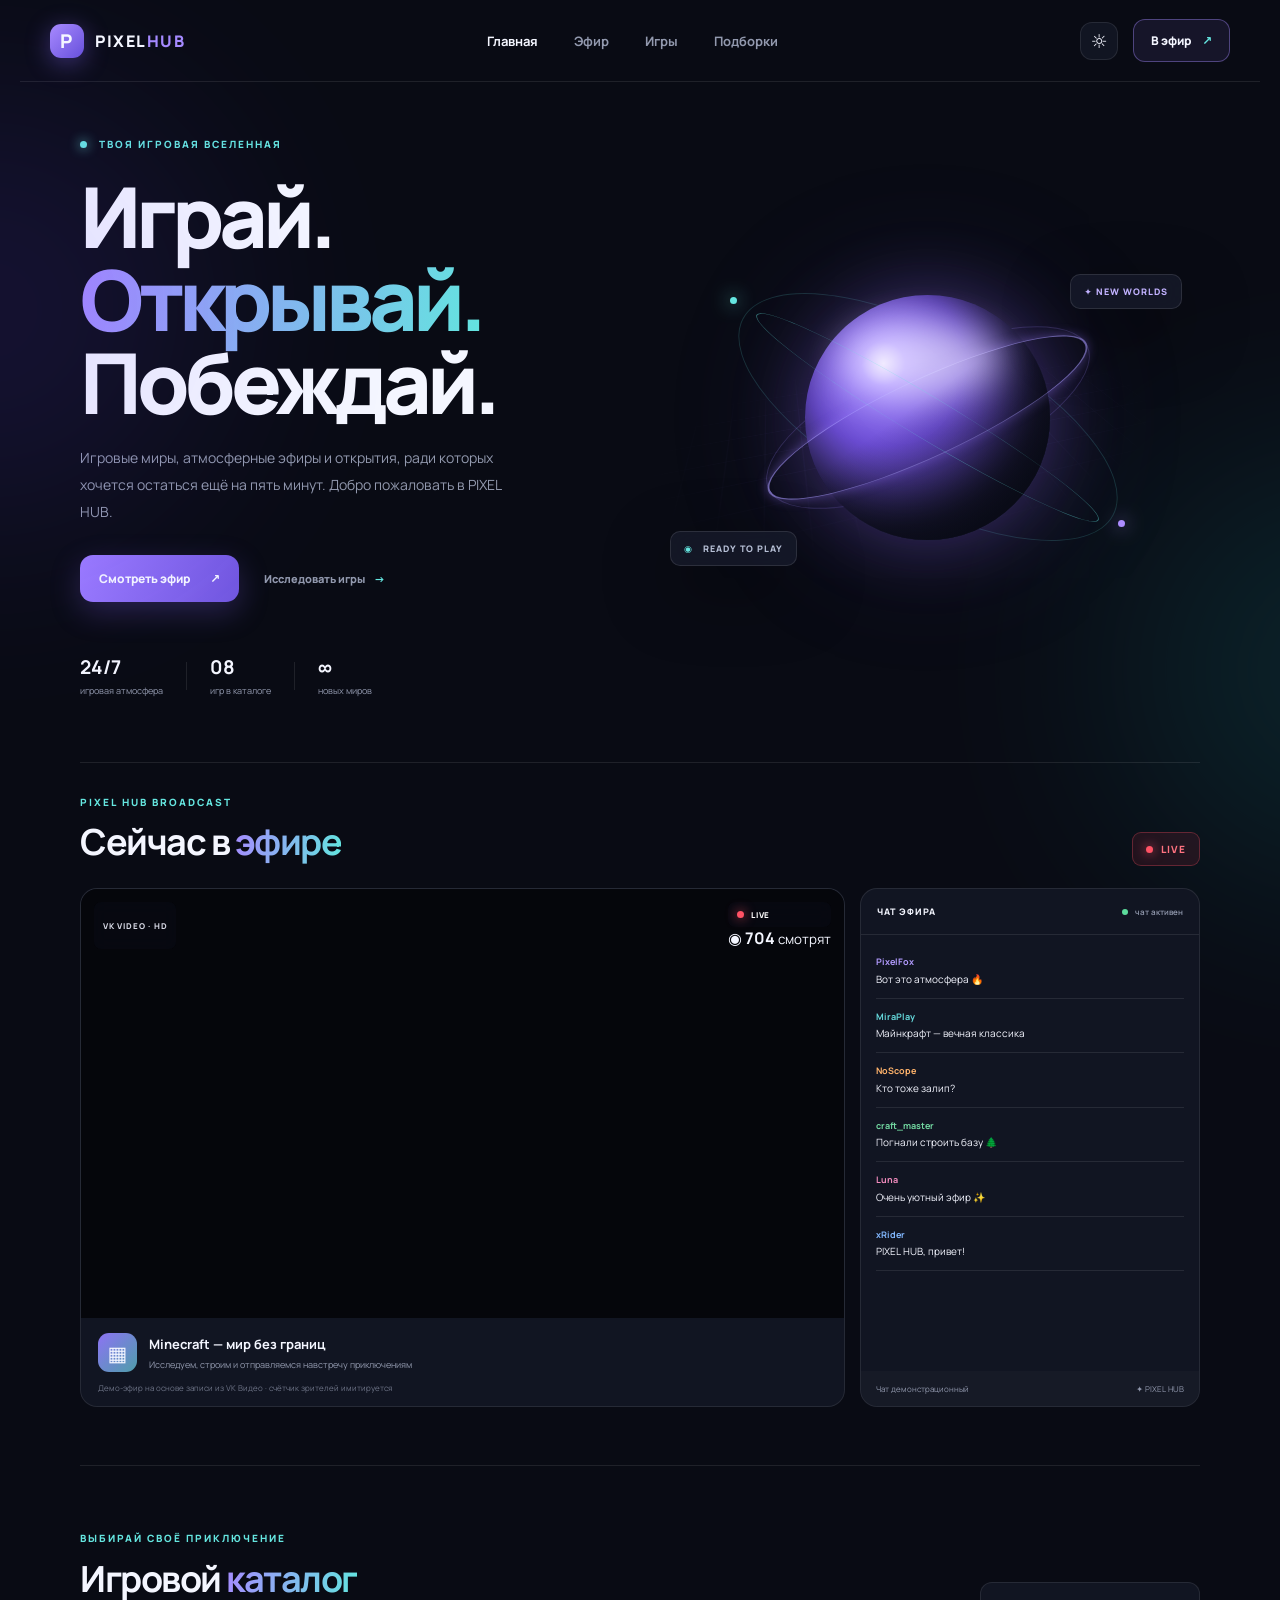
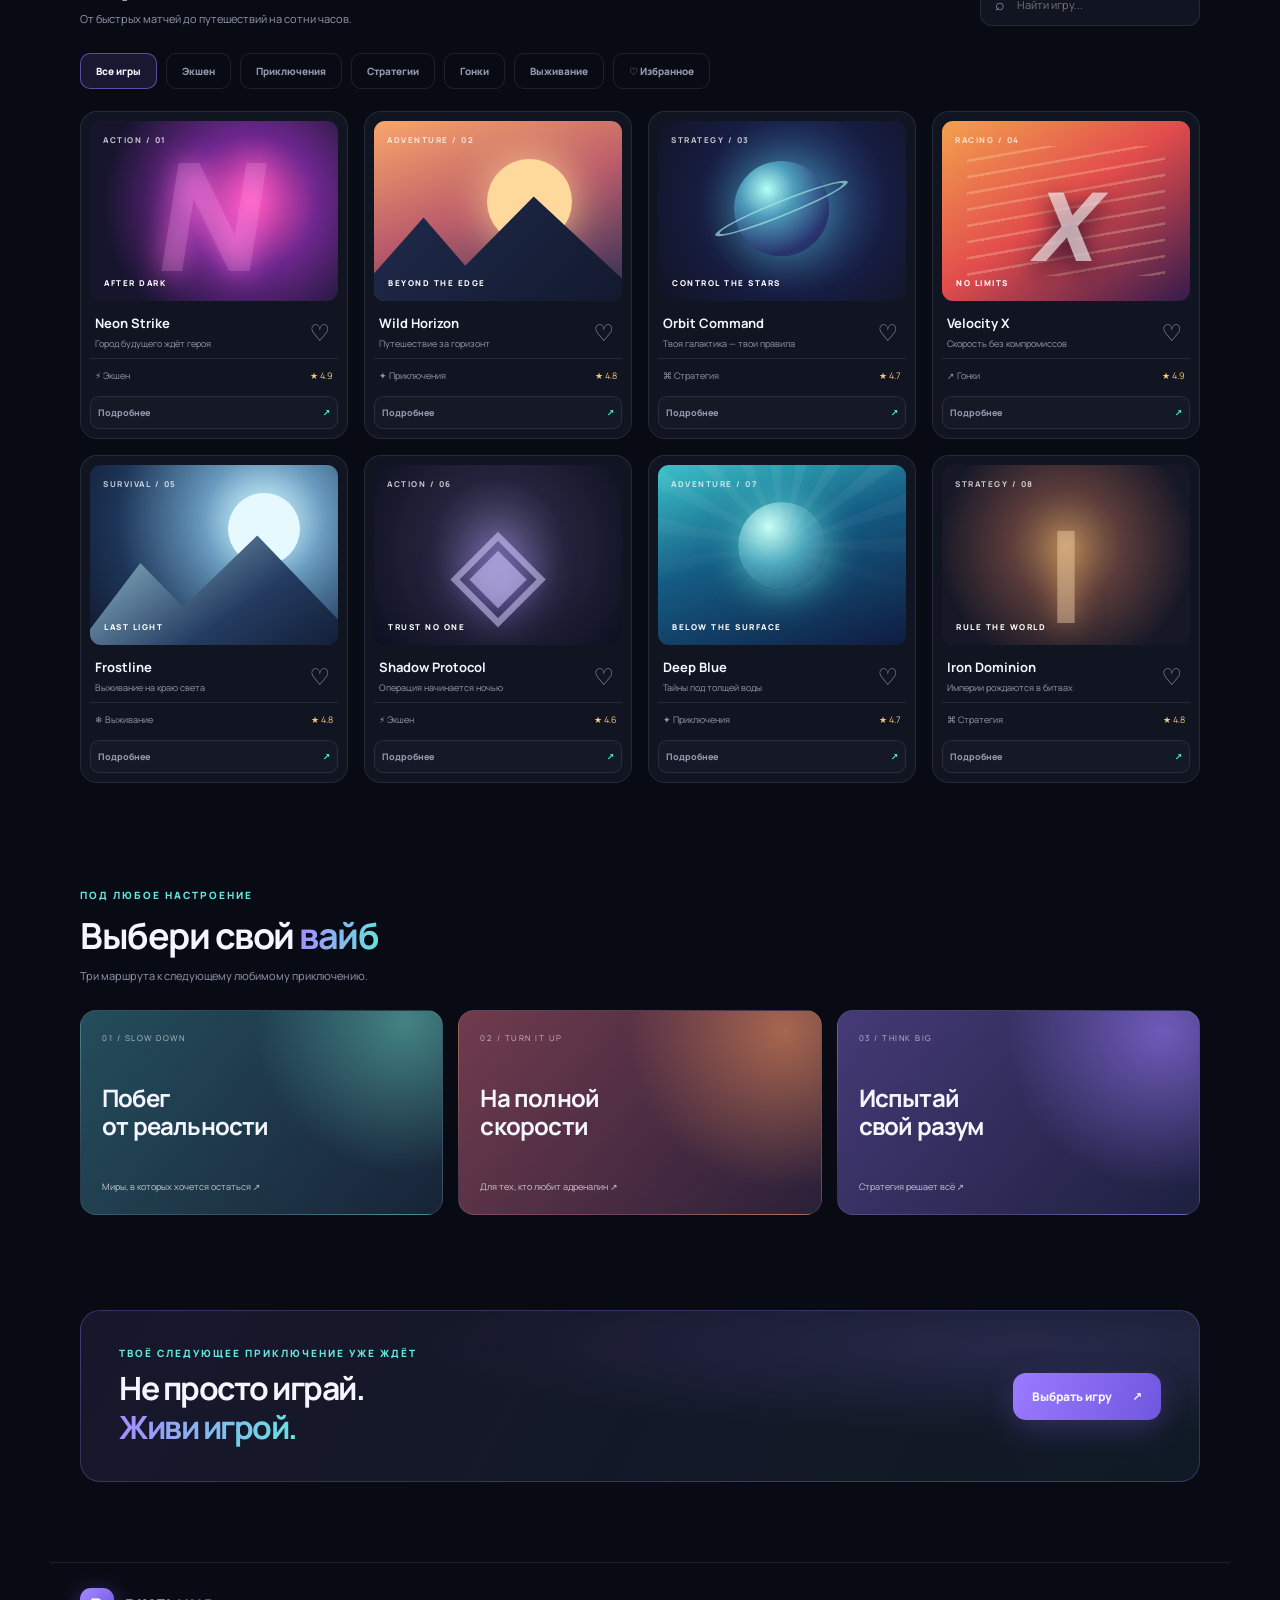
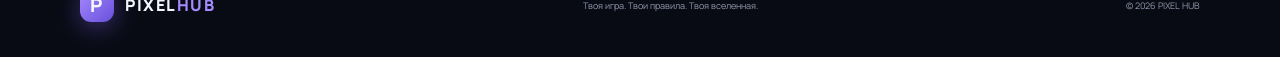
==== index.html @ 3b57129e "Center live broadcast HUD over video" ====
<!doctype html>
<html lang="ru">
<head>
<meta charset="UTF-8"><meta name="viewport" content="width=device-width,initial-scale=1">
<meta name="theme-color" content="#080a12"><meta name="description" content="PIXEL HUB — игровая вселенная: игровые эфиры, новинки, подборки и коллекция игр.">
<title>PIXEL HUB — Игровая вселенная</title>
<link rel="preconnect" href="https://fonts.googleapis.com"><link rel="preconnect" href="https://fonts.gstatic.com" crossorigin>
<link href="https://fonts.googleapis.com/css2?family=Manrope:wght@400;500;600;700;800&display=swap" rel="stylesheet">
<link rel="stylesheet" href="styles.css">
</head>
<body>
<div class="ambient ambient-one"></div><div class="ambient ambient-two"></div>
<header class="topbar"><a class="brand" href="#top"><span class="brand-mark">P</span><span>PIXEL<span class="brand-accent">HUB</span></span></a>
<nav><a class="active" href="#top">Главная</a><a href="#live">Эфир</a><a href="#games">Игры</a><a href="#collections">Подборки</a></nav>
<div class="top-actions"><button class="icon-btn" id="themeToggle" aria-label="Переключить тему">☼</button><a class="profile" href="#live">В эфир <span>↗</span></a></div></header>
<main id="top">
<section class="hero"><div class="hero-copy"><div class="eyebrow"><span class="live-dot"></span> ТВОЯ ИГРОВАЯ ВСЕЛЕННАЯ</div>
<h1>Играй.<br><span>Открывай.</span><br>Побеждай.</h1>
<p class="hero-text">Игровые миры, атмосферные эфиры и открытия, ради которых хочется остаться ещё на пять минут. Добро пожаловать в PIXEL HUB.</p>
<div class="hero-actions"><a class="primary-btn" href="#live">Смотреть эфир <span>↗</span></a><a class="text-link" href="#games">Исследовать игры <span>→</span></a></div>
<div class="hero-stats"><div><b>24/7</b><small>игровая атмосфера</small></div><i></i><div><b>08</b><small>игр в каталоге</small></div><i></i><div><b>∞</b><small>новых миров</small></div></div></div>
<div class="hero-art" aria-label="Неоновая игровая планета"><div class="art-grid"></div><div class="orbit orbit-a"></div><div class="orbit orbit-b"></div><div class="planet"><div class="planet-shine"></div><div class="planet-core"></div></div><div class="float-tag tag-top">✦ NEW WORLDS</div><div class="float-tag tag-bottom"><span>◉</span> READY TO PLAY</div><div class="spark spark-a"></div><div class="spark spark-b"></div></div></section>

<section class="live-section" id="live"><div class="live-heading"><div><div class="eyebrow">PIXEL HUB BROADCAST</div><h2>Сейчас в <span>эфире</span></h2></div><div class="live-status"><span class="pulse-dot"></span> LIVE</div></div>
<div class="stream-layout"><div class="stream-main"><div class="stream-frame"><iframe id="vkStream" src="https://vkvideo.ru/video_ext.php?oid=-160190425&id=456240553&hash=be12c1ff6c59c5d1&autoplay=1&loop=1&hd=2" title="Minecraft Live — игровой ролик из VK Видео" allow="autoplay; encrypted-media; fullscreen; picture-in-picture; screen-wake-lock" allowfullscreen loading="eager"></iframe>
<div class="stream-overlay"><span class="stream-quality">VK VIDEO · HD</span><div class="stream-center-badge"><span class="stream-live"><i></i> LIVE</span><span class="stream-live-viewers">◉ <strong id="viewerCountOverlay">704</strong> <small>смотрят</small></span></div></div></div>
<div class="stream-info"><div class="stream-title"><div class="stream-game-icon">▦</div><div><h3>Minecraft — мир без границ</h3><p>Исследуем, строим и отправляемся навстречу приключениям</p></div></div></div>
<div class="stream-disclaimer">Демо-эфир на основе записи из VK Видео · счётчик зрителей имитируется</div></div>
<aside class="stream-side"><div class="side-top"><span>ЧАТ ЭФИРА</span><span class="chat-online"><i></i> чат активен</span></div><div class="chat-messages" id="chatMessages">
<div class="chat-message"><b class="user-purple">PixelFox</b><span>Вот это атмосфера 🔥</span></div><div class="chat-message"><b class="user-cyan">MiraPlay</b><span>Майнкрафт — вечная классика</span></div><div class="chat-message"><b class="user-orange">NoScope</b><span>Кто тоже залип?</span></div><div class="chat-message"><b class="user-green">craft_master</b><span>Погнали строить базу 🌲</span></div><div class="chat-message"><b class="user-pink">Luna</b><span>Очень уютный эфир ✨</span></div><div class="chat-message"><b class="user-blue">xRider</b><span>PIXEL HUB, привет!</span></div></div>
<div class="chat-footer"><span>Чат демонстрационный</span><span>✦ PIXEL HUB</span></div></aside></div></section>

<section class="section" id="games"><div class="section-head"><div><div class="eyebrow">ВЫБИРАЙ СВОЁ ПРИКЛЮЧЕНИЕ</div><h2>Игровой <span>каталог</span></h2><p class="section-subtitle">От быстрых матчей до путешествий на сотни часов.</p></div><div class="search-wrap"><span>⌕</span><input id="searchInput" type="search" placeholder="Найти игру..." aria-label="Найти игру"></div></div>
<div class="filters" id="filters"><button class="filter active" data-filter="all">Все игры</button><button class="filter" data-filter="action">Экшен</button><button class="filter" data-filter="adventure">Приключения</button><button class="filter" data-filter="strategy">Стратегии</button><button class="filter" data-filter="racing">Гонки</button><button class="filter" data-filter="survival">Выживание</button><button class="filter" data-filter="favorites">♡ Избранное</button></div>
<div class="game-grid" id="gameGrid">
<article class="game-card" data-category="action" data-title="Neon Strike" data-description="Неоновый мегаполис, высокие ставки и быстрые сражения. Проверь реакцию и стань легендой ночного города."><div class="game-art art-neon"><span class="art-label">ACTION / 01</span><div class="neon-shape">N</div><span class="art-caption">AFTER DARK</span></div><div class="game-info"><div><h3>Neon Strike</h3><p>Город будущего ждёт героя</p></div><button class="favorite" aria-label="В избранное" aria-pressed="false">♡</button></div><div class="game-meta"><span>⚡ Экшен</span><span class="rating">★ 4.9</span></div><button class="details-btn">Подробнее <span>↗</span></button></article>
<article class="game-card" data-category="adventure" data-title="Wild Horizon" data-description="Большое путешествие через забытые долины, древние руины и дикие земли. Исследуй мир в своём темпе."><div class="game-art art-wild"><span class="art-label">ADVENTURE / 02</span><div class="sun"></div><div class="mountain"></div><span class="art-caption">BEYOND THE EDGE</span></div><div class="game-info"><div><h3>Wild Horizon</h3><p>Путешествие за горизонт</p></div><button class="favorite" aria-label="В избранное" aria-pressed="false">♡</button></div><div class="game-meta"><span>✦ Приключения</span><span class="rating">★ 4.8</span></div><button class="details-btn">Подробнее <span>↗</span></button></article>
<article class="game-card" data-category="strategy" data-title="Orbit Command" data-description="Построй межзвёздную империю, управляй ресурсами и решай судьбу целых систем."><div class="game-art art-orbit"><span class="art-label">STRATEGY / 03</span><div class="orbit-planet"></div><span class="art-caption">CONTROL THE STARS</span></div><div class="game-info"><div><h3>Orbit Command</h3><p>Твоя галактика — твои правила</p></div><button class="favorite" aria-label="В избранное" aria-pressed="false">♡</button></div><div class="game-meta"><span>⌘ Стратегия</span><span class="rating">★ 4.7</span></div><button class="details-btn">Подробнее <span>↗</span></button></article>
<article class="game-card" data-category="racing" data-title="Velocity X" data-description="Ночные трассы, ревущие моторы и скорость на грани. Оставь соперников далеко позади."><div class="game-art art-velocity"><span class="art-label">RACING / 04</span><div class="speed-lines"></div><div class="car-shape">X</div><span class="art-caption">NO LIMITS</span></div><div class="game-info"><div><h3>Velocity X</h3><p>Скорость без компромиссов</p></div><button class="favorite" aria-label="В избранное" aria-pressed="false">♡</button></div><div class="game-meta"><span>↗ Гонки</span><span class="rating">★ 4.9</span></div><button class="details-btn">Подробнее <span>↗</span></button></article>
<article class="game-card" data-category="survival" data-title="Frostline" data-description="Одинокая экспедиция в мире вечной зимы. Собирай ресурсы, ищи укрытие и продержись до рассвета."><div class="game-art art-frost"><span class="art-label">SURVIVAL / 05</span><div class="frost-moon"></div><div class="frost-peaks"></div><span class="art-caption">LAST LIGHT</span></div><div class="game-info"><div><h3>Frostline</h3><p>Выживание на краю света</p></div><button class="favorite" aria-label="В избранное" aria-pressed="false">♡</button></div><div class="game-meta"><span>❄ Выживание</span><span class="rating">★ 4.8</span></div><button class="details-btn">Подробнее <span>↗</span></button></article>
<article class="game-card" data-category="action" data-title="Shadow Protocol" data-description="Секретная операция в городе, где каждый шаг может стать последним. Тактика, скрытность и точность."><div class="game-art art-shadow"><span class="art-label">ACTION / 06</span><div class="shadow-mask">◈</div><span class="art-caption">TRUST NO ONE</span></div><div class="game-info"><div><h3>Shadow Protocol</h3><p>Операция начинается ночью</p></div><button class="favorite" aria-label="В избранное" aria-pressed="false">♡</button></div><div class="game-meta"><span>⚡ Экшен</span><span class="rating">★ 4.6</span></div><button class="details-btn">Подробнее <span>↗</span></button></article>
<article class="game-card" data-category="adventure" data-title="Deep Blue" data-description="Погрузись в неизвестность, исследуй затонувшие города и раскрой тайны океанских глубин."><div class="game-art art-deep"><span class="art-label">ADVENTURE / 07</span><div class="deep-orb"></div><div class="deep-rays"></div><span class="art-caption">BELOW THE SURFACE</span></div><div class="game-info"><div><h3>Deep Blue</h3><p>Тайны под толщей воды</p></div><button class="favorite" aria-label="В избранное" aria-pressed="false">♡</button></div><div class="game-meta"><span>✦ Приключения</span><span class="rating">★ 4.7</span></div><button class="details-btn">Подробнее <span>↗</span></button></article>
<article class="game-card" data-category="strategy" data-title="Iron Dominion" data-description="Собери армию, укрепи границы и измени ход истории. Побеждает тот, кто думает на несколько шагов вперёд."><div class="game-art art-iron"><span class="art-label">STRATEGY / 08</span><div class="iron-emblem">I</div><span class="art-caption">RULE THE WORLD</span></div><div class="game-info"><div><h3>Iron Dominion</h3><p>Империи рождаются в битвах</p></div><button class="favorite" aria-label="В избранное" aria-pressed="false">♡</button></div><div class="game-meta"><span>⌘ Стратегия</span><span class="rating">★ 4.8</span></div><button class="details-btn">Подробнее <span>↗</span></button></article>
</div><p class="empty-state" id="emptyState" hidden>Ничего не найдено. Попробуй другой запрос.</p></section>

<section class="collections section" id="collections"><div class="section-head"><div><div class="eyebrow">ПОД ЛЮБОЕ НАСТРОЕНИЕ</div><h2>Выбери свой <span>вайб</span></h2><p class="section-subtitle">Три маршрута к следующему любимому приключению.</p></div></div>
<div class="collection-grid"><a class="collection-card collection-calm" href="#games" data-collection-filter="adventure"><span>01 / SLOW DOWN</span><b>Побег<br>от реальности</b><small>Миры, в которых хочется остаться ↗</small></a><a class="collection-card collection-adrenaline" href="#games" data-collection-filter="racing"><span>02 / TURN IT UP</span><b>На полной<br>скорости</b><small>Для тех, кто любит адреналин ↗</small></a><a class="collection-card collection-brain" href="#games" data-collection-filter="strategy"><span>03 / THINK BIG</span><b>Испытай<br>свой разум</b><small>Стратегия решает всё ↗</small></a></div></section>
<section class="bottom-cta"><div><div class="eyebrow">ТВОЁ СЛЕДУЮЩЕЕ ПРИКЛЮЧЕНИЕ УЖЕ ЖДЁТ</div><h2>Не просто играй.<br><span>Живи игрой.</span></h2></div><a class="primary-btn" href="#games">Выбрать игру <span>↗</span></a></section>
</main>
<footer><a class="brand" href="#top"><span class="brand-mark">P</span><span>PIXEL<span class="brand-accent">HUB</span></span></a><p>Твоя игра. Твои правила. Твоя вселенная.</p><span class="copyright">© 2026 PIXEL HUB</span></footer>
<div class="game-modal" id="gameModal" aria-hidden="true"><div class="modal-backdrop" data-close-modal></div><div class="modal-panel" role="dialog" aria-modal="true" aria-labelledby="modalTitle"><button class="modal-close" data-close-modal aria-label="Закрыть">×</button><div class="eyebrow">PIXEL HUB GAME CARD</div><h2 id="modalTitle">Название игры</h2><p id="modalDescription"></p><div class="modal-note">Карточка каталога · Информация носит ознакомительный характер</div><button class="primary-btn modal-done" data-close-modal>Понятно <span>✓</span></button></div></div>
<script src="script.js"></script></body></html>
---- styles.css ----
:root{--bg:#090b14;--panel:#111522;--panel2:#151b2c;--text:#f4f6ff;--muted:#9299ae;--line:rgba(255,255,255,.09);--purple:#9b7bff;--cyan:#65e6e0;--shadow:0 24px 70px #0006}*{box-sizing:border-box}html{scroll-behavior:smooth}body{margin:0;background:var(--bg);color:var(--text);font-family:Manrope,system-ui,sans-serif;overflow-x:hidden;transition:background .25s,color .25s}a{color:inherit;text-decoration:none}button,input{font:inherit}.ambient{position:absolute;width:440px;height:440px;border-radius:50%;filter:blur(110px);opacity:.13;pointer-events:none}.ambient-one{background:#6845ff;top:90px;left:-230px}.ambient-two{background:#1cbab5;top:450px;right:-280px}.topbar{height:82px;max-width:1240px;margin:auto;padding:0 30px;display:flex;align-items:center;justify-content:space-between;position:relative;z-index:3;border-bottom:1px solid var(--line)}.brand{display:flex;gap:11px;align-items:center;font-weight:800;letter-spacing:1.5px;font-size:16px}.brand-mark{display:grid;place-items:center;width:34px;height:34px;border-radius:11px;background:linear-gradient(135deg,#a88aff,#6750db);box-shadow:0 5px 24px #876aff66;font-size:19px}.brand-accent{color:#a58aff}.topbar nav{display:flex;gap:36px;color:var(--muted);font-size:13px;font-weight:700}.topbar nav a:hover,.topbar nav .active{color:var(--text)}.top-actions{display:flex;align-items:center;gap:15px}.icon-btn{border:1px solid var(--line);background:var(--panel);color:var(--text);width:38px;height:38px;border-radius:12px;cursor:pointer;font-size:19px}.profile{font-size:12px;font-weight:800;padding:12px 17px;border:1px solid #a58aff66;border-radius:12px;background:#9b7bff17}.profile span{margin-left:9px;color:var(--cyan)}main{max-width:1180px;margin:auto;padding:0 30px}.hero{min-height:570px;display:grid;grid-template-columns:1fr 1fr;align-items:center;gap:30px;padding:55px 0 65px}.eyebrow{font-size:10px;letter-spacing:2px;color:var(--cyan);font-weight:800}.live-dot{display:inline-block;width:7px;height:7px;background:var(--cyan);border-radius:50%;margin-right:8px;box-shadow:0 0 12px var(--cyan)}h1{font-size:clamp(54px,7vw,84px);line-height:.99;letter-spacing:-5px;margin:23px 0 22px;font-weight:800}h1 span,h2 span{background:linear-gradient(100deg,#a68aff,#62e5df);-webkit-background-clip:text;background-clip:text;color:transparent}.hero-text{color:var(--muted);font-size:14px;line-height:1.9;max-width:430px}.hero-actions{display:flex;align-items:center;gap:25px;margin-top:30px}.primary-btn{padding:15px 19px;border-radius:13px;background:linear-gradient(110deg,#9b7bff,#7056df);font-size:12px;font-weight:800;box-shadow:0 10px 30px #8062ee44}.primary-btn span{margin-left:18px}.text-link{font-size:11px;font-weight:800;color:var(--muted)}.text-link span{color:var(--cyan);margin-left:7px}.hero-stats{display:flex;align-items:center;gap:23px;margin-top:52px}.hero-stats div{display:grid;gap:4px}.hero-stats b{font-size:19px}.hero-stats small{font-size:9px;color:var(--muted)}.hero-stats i{height:28px;width:1px;background:var(--line)}.hero-art{height:430px;position:relative;display:grid;place-items:center;isolation:isolate}.art-grid{position:absolute;inset:15% 4%;background-image:linear-gradient(#8e7bff12 1px,transparent 1px),linear-gradient(90deg,#8e7bff12 1px,transparent 1px);background-size:32px 32px;mask-image:radial-gradient(ellipse,#000 10%,transparent 70%);transform:perspective(400px) rotateX(55deg) rotateZ(-18deg)}.planet{width:245px;height:245px;border-radius:50%;position:relative;background:radial-gradient(circle at 32% 28%,#e3d8ff 0,#a58aff 9%,#6c4dd5 34%,#29234e 68%,#111321 100%);box-shadow:inset -24px -25px 55px #090b14,0 0 75px #8d6aff55,0 0 150px #6850bb33;animation:float 6s ease-in-out infinite}.planet:before{content:"";position:absolute;inset:17px -53px;border:2px solid #a99aff99;border-radius:50%;transform:rotate(-25deg) scaleY(.37);box-shadow:0 0 20px #9a7aff66}.planet:after{content:"";position:absolute;inset:45px -77px;border:1px solid #64e5df77;border-radius:50%;transform:rotate(31deg) scaleY(.27)}.planet-shine{position:absolute;inset:12% 20% 58% 15%;background:#fff8;border-radius:50%;filter:blur(18px)}.planet-core{position:absolute;inset:0;border-radius:50%;background:linear-gradient(145deg,transparent 45%,#080a16aa)}.orbit{position:absolute;border:1px solid #a58aff35;border-radius:50%;width:350px;height:125px;transform:rotate(-24deg)}.orbit-b{width:420px;height:170px;transform:rotate(28deg);border-color:#65e6e02b}.float-tag{position:absolute;padding:10px 13px;background:#171a2bce;border:1px solid #ffffff1b;border-radius:10px;backdrop-filter:blur(14px);font-size:9px;font-weight:800;letter-spacing:1px;box-shadow:var(--shadow)}.tag-top{top:72px;right:18px;color:#c2b2ff}.tag-bottom{bottom:66px;left:15px;color:#b7c0d6}.tag-bottom span{color:var(--cyan);margin-right:7px}.spark{position:absolute;width:7px;height:7px;border-radius:50%;background:var(--cyan);box-shadow:0 0 18px var(--cyan)}.spark-a{top:95px;left:75px}.spark-b{right:75px;bottom:105px;background:#ad8cff;box-shadow:0 0 18px #ad8cff}@keyframes float{50%{transform:translateY(-13px) rotate(4deg)}}.section{padding:65px 0}.section-head{display:flex;justify-content:space-between;align-items:end;gap:20px;margin-bottom:27px}h2{font-size:36px;letter-spacing:-1.5px;margin:9px 0 0}.search-wrap{height:44px;display:flex;align-items:center;gap:10px;border:1px solid var(--line);background:var(--panel);padding:0 14px;border-radius:12px;color:var(--muted);min-width:220px}.search-wrap input{width:100%;border:0;outline:0;background:transparent;color:var(--text);font-size:11px}.filters{display:flex;gap:9px;flex-wrap:wrap;margin-bottom:22px}.filter{padding:10px 15px;border-radius:10px;border:1px solid var(--line);background:transparent;color:var(--muted);font-size:10px;font-weight:800;cursor:pointer;transition:.2s}.filter:hover,.filter.active{background:#9b7bff20;border-color:#9b7bff88;color:var(--text)}.game-grid{display:grid;grid-template-columns:repeat(4,1fr);gap:16px}.game-card{background:var(--panel);border:1px solid var(--line);border-radius:17px;padding:9px;min-width:0;transition:transform .25s,border-color .25s}.game-card:hover{transform:translateY(-6px);border-color:#9b7bff77}.game-art{height:180px;border-radius:11px;position:relative;overflow:hidden;display:flex;align-items:end;padding:14px}.art-label,.art-caption{position:absolute;z-index:2;font-size:8px;letter-spacing:1.5px;font-weight:800}.art-label{top:13px;left:13px;color:#ffffffb8}.art-caption{bottom:13px;left:14px;color:#fff}.art-neon{background:radial-gradient(circle at 65% 45%,#ff53b8,#6e278f 35%,#16152d 78%)}.neon-shape{position:absolute;inset:18px 0 0;text-align:center;font-size:150px;line-height:1;font-weight:800;color:#ffb2ec33;text-shadow:0 0 28px #ff65d9aa;transform:skew(-9deg)}.art-wild{background:linear-gradient(160deg,#f8a76b,#bb5c6a 48%,#272c58)}.sun{position:absolute;width:85px;height:85px;top:38px;right:50px;border-radius:50%;background:#ffd99c;box-shadow:0 0 45px #ffcc8b}.mountain{position:absolute;bottom:0;left:-10%;width:120%;height:105px;background:linear-gradient(135deg,#202c4e,#12182d);clip-path:polygon(0 100%,25% 20%,39% 66%,62% 0,100% 100%)}.art-orbit{background:radial-gradient(circle at 55% 45%,#315b94,#171d42 55%,#111322)}.orbit-planet{position:absolute;width:95px;height:95px;left:calc(50% - 48px);top:40px;border-radius:50%;background:radial-gradient(circle at 35% 30%,#b4fff5,#4c9bba 30%,#28336d 72%);box-shadow:0 0 40px #62e5df66}.orbit-planet:after{content:"";position:absolute;inset:25px -24px;border:5px solid #a1e9e8aa;border-radius:50%;transform:rotate(-22deg) scaleY(.35)}.art-velocity{background:linear-gradient(145deg,#f3a14e,#e24c4c 48%,#351b4c)}.speed-lines{position:absolute;inset:25px;background:repeating-linear-gradient(170deg,transparent 0 13px,#ffe4b644 14px 16px)}.car-shape{position:absolute;top:39px;left:35%;font-size:95px;font-weight:800;font-style:italic;color:#fff9;text-shadow:0 8px 25px #30102c}.game-info{display:flex;justify-content:space-between;align-items:center;padding:13px 5px 8px;gap:5px}.game-info h3{font-size:13px;margin:0 0 5px}.game-info p{font-size:9px;color:var(--muted);margin:0;white-space:nowrap;overflow:hidden;text-overflow:ellipsis;max-width:175px}.favorite{border:0;background:transparent;color:#8991a7;font-size:23px;cursor:pointer;line-height:1;padding:3px}.favorite[aria-pressed=true]{color:#ff77b7}.game-meta{border-top:1px solid var(--line);padding:10px 5px 4px;display:flex;justify-content:space-between;font-size:9px;color:var(--muted)}.rating{color:#f4c879}.empty-state{color:var(--muted);font-size:13px;padding:25px}.collections{padding-top:40px;padding-bottom:90px}.collection-grid{display:grid;grid-template-columns:repeat(3,1fr);gap:15px}.collection-card{min-height:205px;padding:21px;border:1px solid var(--line);border-radius:16px;display:flex;flex-direction:column;justify-content:space-between;overflow:hidden;position:relative;transition:transform .2s}.collection-card:hover{transform:translateY(-5px)}.collection-card>span{font-size:8px;letter-spacing:1.5px;color:#ffffffa8}.collection-card b{font-size:24px;line-height:1.15;letter-spacing:-.8px}.collection-card small{font-size:9px;color:#ffffffb8}.collection-calm{background:radial-gradient(circle at 90% 5%,#65c9bb88,transparent 40%),linear-gradient(130deg,#244d5c,#182438)}.collection-adrenaline{background:radial-gradient(circle at 90% 10%,#ff9a5b88,transparent 42%),linear-gradient(130deg,#713b4d,#2b2039)}.collection-brain{background:radial-gradient(circle at 90% 10%,#9b7bff99,transparent 42%),linear-gradient(130deg,#453a76,#1d2040)}footer{max-width:1180px;margin:auto;padding:25px 30px 35px;border-top:1px solid var(--line);display:flex;align-items:center;justify-content:space-between;gap:15px}footer p,footer .copyright{font-size:9px;color:var(--muted)}body.light{--bg:#f3f4fa;--panel:#fff;--panel2:#eceefa;--text:#17192a;--muted:#686f84;--line:rgba(20,25,50,.12);--shadow:0 24px 70px #28305a18}.light .ambient{opacity:.08}.light .float-tag{background:#ffffffc9;color:#3b3d55}.light .art-grid{opacity:.5}.light .planet{box-shadow:0 0 65px #8d6aff44}@media(max-width:900px){.game-grid{grid-template-columns:repeat(2,1fr)}.hero{min-height:500px}.hero-art{transform:scale(.9)}.topbar nav{gap:18px}}@media(max-width:640px){.topbar{height:68px;padding:0 18px}.topbar nav{display:none}.profile{padding:10px 12px}main{padding:0 18px}.hero{grid-template-columns:1fr;padding:55px 0 35px;gap:0}.hero-copy{position:relative;z-index:1}h1{font-size:62px;letter-spacing:-3.8px}.hero-text{font-size:12px;max-width:350px}.hero-stats{margin-top:35px;gap:16px}.hero-art{height:300px;transform:none;margin-top:5px}.planet{width:185px;height:185px}.orbit{width:280px;height:100px}.orbit-b{width:330px;height:135px}.tag-top{top:35px;right:5px}.tag-bottom{bottom:30px;left:0}.section{padding:45px 0}.section-head{align-items:start;flex-direction:column}h2{font-size:30px}.search-wrap{width:100%}.filters{gap:7px}.filter{padding:9px 11px}.game-grid{gap:10px}.game-art{height:145px}.game-info{padding:11px 3px 7px}.game-info h3{font-size:11px}.game-info p{font-size:8px;max-width:120px}.game-meta{font-size:8px}.collection-grid{grid-template-columns:1fr}.collection-card{min-height:165px}footer{padding:22px 18px;flex-wrap:wrap}footer p{order:3;width:100%;margin:0}}@media(prefers-reduced-motion:reduce){*,*:before,*:after{scroll-behavior:auto!important;animation:none!important;transition:none!important}}
/* PIXEL HUB 2.0 — broadcast, expanded catalogue and responsive details */
.live-section{padding:32px 0 58px;border-top:1px solid var(--line);border-bottom:1px solid var(--line);position:relative}
.live-heading{display:flex;align-items:end;justify-content:space-between;margin-bottom:22px}.live-heading h2{margin-top:8px}
.live-status{display:flex;align-items:center;gap:8px;padding:9px 13px;border-radius:9px;background:#ff36531a;border:1px solid #ff52604d;color:#ff7380;font-size:10px;font-weight:800;letter-spacing:1px}
.pulse-dot,.stream-live i{width:7px;height:7px;border-radius:50%;background:#ff5265;box-shadow:0 0 12px #ff5265;animation:pulse 1.5s infinite}
@keyframes pulse{50%{opacity:.4;box-shadow:0 0 2px #ff5265}}
.stream-layout{display:grid;grid-template-columns:minmax(0,1.8fr) minmax(245px,.8fr);gap:15px}
.stream-main,.stream-side{background:var(--panel);border:1px solid var(--line);border-radius:17px;overflow:hidden;min-width:0}
.stream-frame{position:relative;aspect-ratio:16/9;background:#05060b;overflow:hidden}
.stream-frame iframe{width:100%;height:100%;border:0;display:block}
.stream-overlay{position:absolute;top:13px;left:13px;right:13px;display:flex;justify-content:space-between;pointer-events:none}
.stream-live,.stream-quality{display:flex;align-items:center;gap:7px;padding:7px 9px;border-radius:7px;background:#080a12c9;color:#fff;font-size:8px;font-weight:800;letter-spacing:.8px;backdrop-filter:blur(8px)}
.stream-quality{color:#d7d9e5}
.stream-info{display:flex;align-items:center;justify-content:space-between;padding:15px 17px 10px;gap:15px}
.stream-title{display:flex;align-items:center;gap:12px;min-width:0}.stream-game-icon{width:39px;height:39px;display:grid;place-items:center;border-radius:11px;background:linear-gradient(135deg,#8d73f4,#4e9eaa);font-size:21px;flex:none}
.stream-title h3{font-size:13px;margin:0 0 5px}.stream-title p{font-size:9px;color:var(--muted);margin:0;line-height:1.5}
.stream-viewers{display:flex;align-items:center;gap:6px;white-space:nowrap;color:var(--muted)}.stream-viewers strong{font-size:15px;color:var(--text);font-variant-numeric:tabular-nums}.stream-viewers small{font-size:9px}
.viewer-icon{color:#ff7184}.stream-disclaimer{padding:0 17px 13px;font-size:8px;color:var(--muted);opacity:.72}
.stream-side{display:flex;flex-direction:column;min-height:100%}.side-top{padding:16px;border-bottom:1px solid var(--line);display:flex;justify-content:space-between;align-items:center;font-size:9px;font-weight:800;letter-spacing:1px}
.chat-online{font-size:8px;color:var(--muted);font-weight:600;letter-spacing:0}.chat-online i{display:inline-block;width:6px;height:6px;background:#5cdb9c;border-radius:50%;margin-right:5px}
.chat-messages{padding:9px 15px;display:flex;flex-direction:column;gap:0;flex:1}.chat-message{padding:11px 0;border-bottom:1px solid var(--line);font-size:10px;line-height:1.5}.chat-message b{display:block;font-size:9px;margin-bottom:3px}.user-purple{color:#b29bff}.user-cyan{color:#65d9dc}.user-orange{color:#ffb36b}.user-green{color:#73d9a2}.user-pink{color:#f28cbe}.user-blue{color:#82b8ff}
.chat-footer{padding:12px 15px;background:#ffffff05;display:flex;justify-content:space-between;color:var(--muted);font-size:8px}
.section-subtitle{margin:8px 0 0;color:var(--muted);font-size:11px}
.details-btn{width:100%;margin-top:10px;padding:9px 7px;border:1px solid var(--line);border-radius:9px;background:#ffffff05;color:var(--muted);font-size:9px;font-weight:800;cursor:pointer;display:flex;justify-content:space-between;align-items:center;transition:.2s}
.details-btn:hover{border-color:#9b7bff88;color:var(--text);background:#9b7bff16}.details-btn span{color:var(--cyan)}
.art-frost{background:radial-gradient(circle at 70% 30%,#d8f7ff,#6799bd 28%,#1d3558 68%,#11192d)}
.frost-moon{position:absolute;right:38px;top:28px;width:72px;height:72px;border-radius:50%;background:#e6f9ff;box-shadow:0 0 45px #b6edff99}
.frost-peaks{position:absolute;bottom:0;left:-5%;width:115%;height:110px;background:linear-gradient(145deg,#9dc9d8,#243c61 60%,#101a32);clip-path:polygon(0 100%,22% 25%,37% 65%,63% 0,100% 100%)}
.art-shadow{background:radial-gradient(circle at 50% 45%,#5b557f,#25233c 42%,#0c1020)}
.shadow-mask{position:absolute;inset:14px 0 0;text-align:center;font-size:125px;color:#d6d0ff88;text-shadow:0 0 35px #a38cff99}
.art-deep{background:linear-gradient(160deg,#3bc2cb,#145b83 45%,#101b40)}
.deep-orb{position:absolute;width:88px;height:88px;left:calc(50% - 44px);top:37px;border-radius:50%;background:radial-gradient(circle at 35% 28%,#c9fff6,#4ca9bd 45%,#16476f);box-shadow:0 0 38px #6ef5e6aa}
.deep-rays{position:absolute;inset:0;background:repeating-conic-gradient(from 10deg at 50% 45%,#ffffff10 0 7deg,transparent 7deg 19deg);mask-image:linear-gradient(#000,transparent 78%)}
.art-iron{background:radial-gradient(circle at 50% 45%,#a57b53,#5b3c3a 35%,#171827 80%)}
.iron-emblem{position:absolute;inset:22px 0 0;text-align:center;font-size:128px;font-weight:800;color:#ffe2b966;text-shadow:0 0 28px #e7a45b88}
.bottom-cta{margin:5px 0 80px;padding:35px 38px;border:1px solid #9b7bff42;border-radius:20px;background:radial-gradient(ellipse at 85% 20%,#7960cf36,transparent 45%),linear-gradient(120deg,#17172b,#101a25);display:flex;align-items:center;justify-content:space-between;gap:20px}
.bottom-cta h2{font-size:32px;line-height:1.2}.bottom-cta h2 span{background:linear-gradient(100deg,#a68aff,#62e5df);-webkit-background-clip:text;background-clip:text;color:transparent}
.game-modal{position:fixed;inset:0;z-index:20;display:none;align-items:center;justify-content:center;padding:20px}.game-modal.open{display:flex}.modal-backdrop{position:absolute;inset:0;background:#03040bcc;backdrop-filter:blur(9px)}
.modal-panel{position:relative;width:min(460px,100%);padding:30px;border:1px solid #ffffff20;border-radius:20px;background:var(--panel);box-shadow:var(--shadow);z-index:1}.modal-panel h2{margin:12px 0;font-size:28px}.modal-panel p{font-size:13px;color:var(--muted);line-height:1.8}.modal-note{padding-top:15px;border-top:1px solid var(--line);font-size:9px;color:var(--muted)}.modal-close{position:absolute;right:15px;top:12px;border:0;background:transparent;color:var(--muted);font-size:28px;cursor:pointer}.modal-done{display:inline-block;margin-top:20px;border:0;color:#fff;cursor:pointer}
@media(max-width:900px){.stream-layout{grid-template-columns:1fr}.stream-side{min-height:240px}.chat-messages{display:grid;grid-template-columns:1fr 1fr;column-gap:20px}.game-grid{grid-template-columns:repeat(2,1fr)}}
@media(max-width:640px){.live-section{padding:38px 0}.live-heading{align-items:center}.stream-layout{gap:11px}.stream-info{padding:12px;align-items:flex-start}.stream-title{gap:9px}.stream-title h3{font-size:11px}.stream-title p{font-size:8px;max-width:210px}.stream-viewers{gap:4px}.stream-viewers strong{font-size:13px}.stream-viewers small{font-size:8px}.stream-disclaimer{padding:0 12px 11px;font-size:7px}.stream-overlay{top:8px;left:8px;right:8px}.stream-live,.stream-quality{font-size:7px;padding:6px 7px}.side-top{padding:13px}.chat-messages{grid-template-columns:1fr 1fr;padding:7px 12px}.chat-message{font-size:9px;padding:9px 0}.chat-message b{font-size:8px}.bottom-cta{margin:0 0 55px;padding:25px 21px;align-items:flex-start;flex-direction:column}.bottom-cta h2{font-size:28px}.details-btn{padding:8px 6px}.modal-panel{padding:25px 22px}}
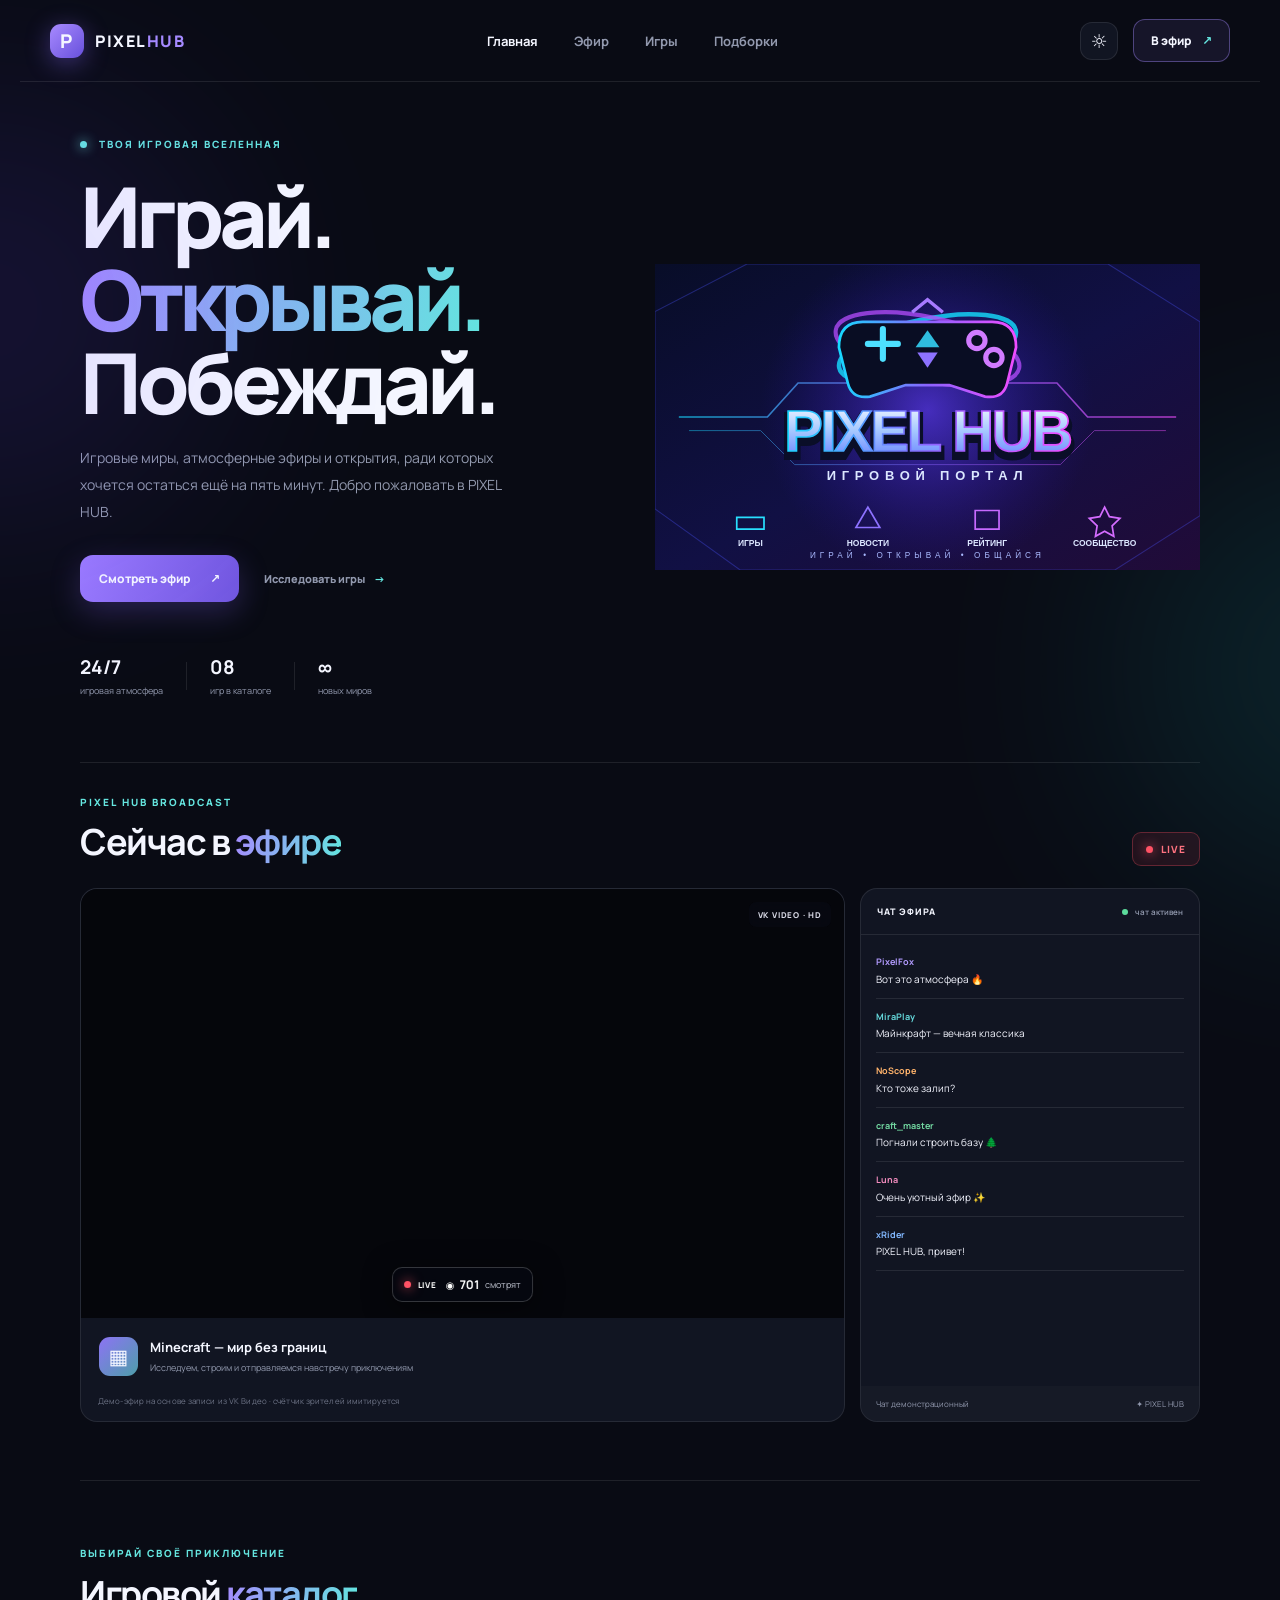
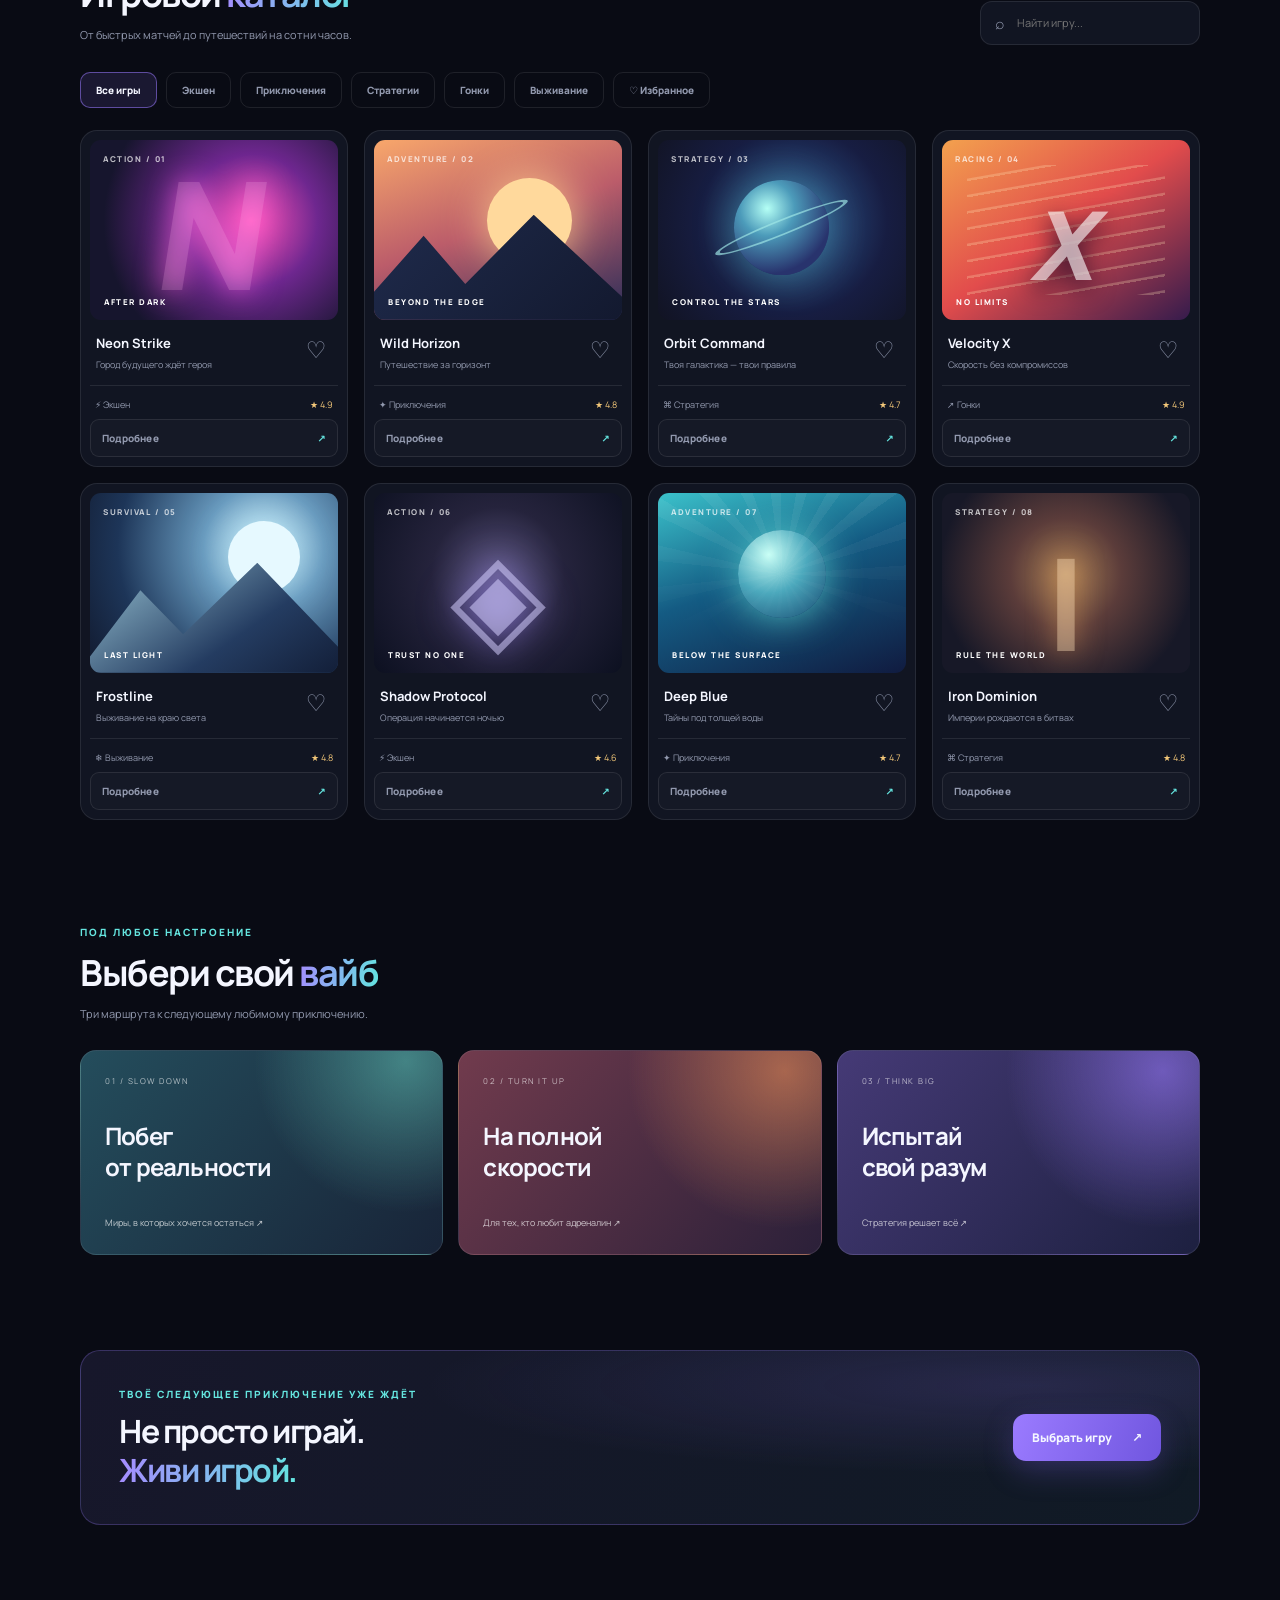
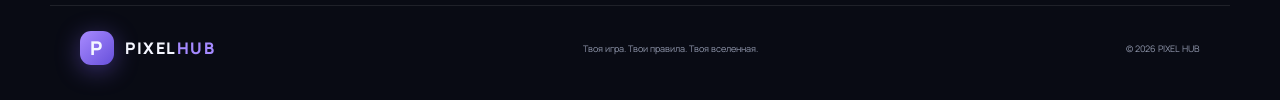
==== commit 58603537: "Show PIXEL HUB brand artwork in hero" ====
--- a/index.html
+++ b/index.html
@@ -19,7 +19,7 @@
 <p class="hero-text">Игровые миры, атмосферные эфиры и открытия, ради которых хочется остаться ещё на пять минут. Добро пожаловать в PIXEL HUB.</p>
 <div class="hero-actions"><a class="primary-btn" href="#live">Смотреть эфир <span>↗</span></a><a class="text-link" href="#games">Исследовать игры <span>→</span></a></div>
 <div class="hero-stats"><div><b>24/7</b><small>игровая атмосфера</small></div><i></i><div><b>08</b><small>игр в каталоге</small></div><i></i><div><b>∞</b><small>новых миров</small></div></div></div>
-<div class="hero-art" aria-label="Неоновая игровая планета"><div class="art-grid"></div><div class="orbit orbit-a"></div><div class="orbit orbit-b"></div><div class="planet"><div class="planet-shine"></div><div class="planet-core"></div></div><div class="float-tag tag-top">✦ NEW WORLDS</div><div class="float-tag tag-bottom"><span>◉</span> READY TO PLAY</div><div class="spark spark-a"></div><div class="spark spark-b"></div></div></section>
+<div class="hero-art hero-art-brand" aria-label="Фирменная иллюстрация PIXEL HUB"><img src="assets/pixel-hub-banner.svg" alt="PIXEL HUB — игровой портал"></div></section>
 
 <section class="live-section" id="live"><div class="live-heading"><div><div class="eyebrow">PIXEL HUB BROADCAST</div><h2>Сейчас в <span>эфире</span></h2></div><div class="live-status"><span class="pulse-dot"></span> LIVE</div></div>
 <div class="stream-layout"><div class="stream-main"><div class="stream-frame"><iframe id="vkStream" src="https://vkvideo.ru/video_ext.php?oid=-160190425&id=456240553&hash=be12c1ff6c59c5d1&autoplay=1&loop=1&hd=2" title="Minecraft Live — игровой ролик из VK Видео" allow="autoplay; encrypted-media; fullscreen; picture-in-picture; screen-wake-lock" allowfullscreen loading="eager"></iframe>
--- a/styles.css
+++ b/styles.css
@@ -40,3 +40,45 @@
 .modal-panel{position:relative;width:min(460px,100%);padding:30px;border:1px solid #ffffff20;border-radius:20px;background:var(--panel);box-shadow:var(--shadow);z-index:1}.modal-panel h2{margin:12px 0;font-size:28px}.modal-panel p{font-size:13px;color:var(--muted);line-height:1.8}.modal-note{padding-top:15px;border-top:1px solid var(--line);font-size:9px;color:var(--muted)}.modal-close{position:absolute;right:15px;top:12px;border:0;background:transparent;color:var(--muted);font-size:28px;cursor:pointer}.modal-done{display:inline-block;margin-top:20px;border:0;color:#fff;cursor:pointer}
 @media(max-width:900px){.stream-layout{grid-template-columns:1fr}.stream-side{min-height:240px}.chat-messages{display:grid;grid-template-columns:1fr 1fr;column-gap:20px}.game-grid{grid-template-columns:repeat(2,1fr)}}
 @media(max-width:640px){.live-section{padding:38px 0}.live-heading{align-items:center}.stream-layout{gap:11px}.stream-info{padding:12px;align-items:flex-start}.stream-title{gap:9px}.stream-title h3{font-size:11px}.stream-title p{font-size:8px;max-width:210px}.stream-viewers{gap:4px}.stream-viewers strong{font-size:13px}.stream-viewers small{font-size:8px}.stream-disclaimer{padding:0 12px 11px;font-size:7px}.stream-overlay{top:8px;left:8px;right:8px}.stream-live,.stream-quality{font-size:7px;padding:6px 7px}.side-top{padding:13px}.chat-messages{grid-template-columns:1fr 1fr;padding:7px 12px}.chat-message{font-size:9px;padding:9px 0}.chat-message b{font-size:8px}.bottom-cta{margin:0 0 55px;padding:25px 21px;align-items:flex-start;flex-direction:column}.bottom-cta h2{font-size:28px}.details-btn{padding:8px 6px}.modal-panel{padding:25px 22px}}
+
+/* Refinements: centered broadcast HUD, readable spacing and clear card actions */
+.stream-frame{isolation:isolate}
+.stream-overlay{inset:0;align-items:flex-start;padding:13px;z-index:5}
+.stream-quality{margin-left:auto}
+.stream-center-badge{position:absolute;left:50%;bottom:16px;transform:translateX(-50%);display:flex;align-items:center;gap:9px;padding:8px 11px;border-radius:10px;background:#070911d9;border:1px solid #ffffff30;box-shadow:0 5px 28px #0008;backdrop-filter:blur(10px);white-space:nowrap}
+.stream-center-badge .stream-live{padding:0;background:transparent}
+.stream-live-viewers{display:flex;align-items:center;gap:5px;color:#fff;font-size:10px}
+.stream-live-viewers strong{font-size:12px;font-variant-numeric:tabular-nums}
+.stream-live-viewers small{font-size:9px;color:#c4c8d5}
+.stream-info{justify-content:flex-start;min-height:76px;padding:15px 18px}
+.stream-title{max-width:100%}
+.stream-title p{line-height:1.65;white-space:normal}
+.stream-disclaimer{line-height:1.7;letter-spacing:.1px}
+.game-card{display:flex;flex-direction:column;gap:0}
+.game-info{min-height:65px;align-items:flex-start;padding:14px 6px 10px}
+.game-info>div{min-width:0}
+.game-info h3{line-height:1.45;overflow-wrap:anywhere}
+.game-info p{line-height:1.55;white-space:normal;overflow:visible;text-overflow:clip;max-width:100%}
+.game-meta{min-height:34px;align-items:center;gap:8px;line-height:1.5}
+.details-btn{min-height:38px;margin-top:auto;padding:10px 11px;font-size:10px;letter-spacing:.2px;pointer-events:auto;position:relative;z-index:2}
+.favorite{flex:none;min-width:32px;min-height:32px;display:grid;place-items:center;position:relative;z-index:3}
+.section-subtitle{line-height:1.7;max-width:560px}
+.collection-card{gap:14px;padding:24px}
+.collection-card b{line-height:1.3}
+.collection-card small{line-height:1.7}
+.bottom-cta{gap:28px}
+.bottom-cta .eyebrow{line-height:1.7}
+footer{line-height:1.7}
+@media(max-width:640px){
+ .stream-center-badge{bottom:9px;padding:6px 8px;gap:7px}
+ .stream-live-viewers{font-size:9px}
+ .stream-live-viewers strong{font-size:11px}
+ .stream-title p{max-width:none;font-size:9px;line-height:1.6}
+ .stream-info{min-height:68px;padding:12px}
+ .game-info{min-height:72px;padding:11px 4px 9px}
+ .game-info h3{font-size:11px;line-height:1.45}
+ .game-info p{font-size:9px;line-height:1.5}
+ .game-meta{min-height:38px;font-size:8px}
+ .details-btn{min-height:40px;font-size:10px;margin-top:8px}
+ .collection-card{gap:12px;padding:21px}
+}
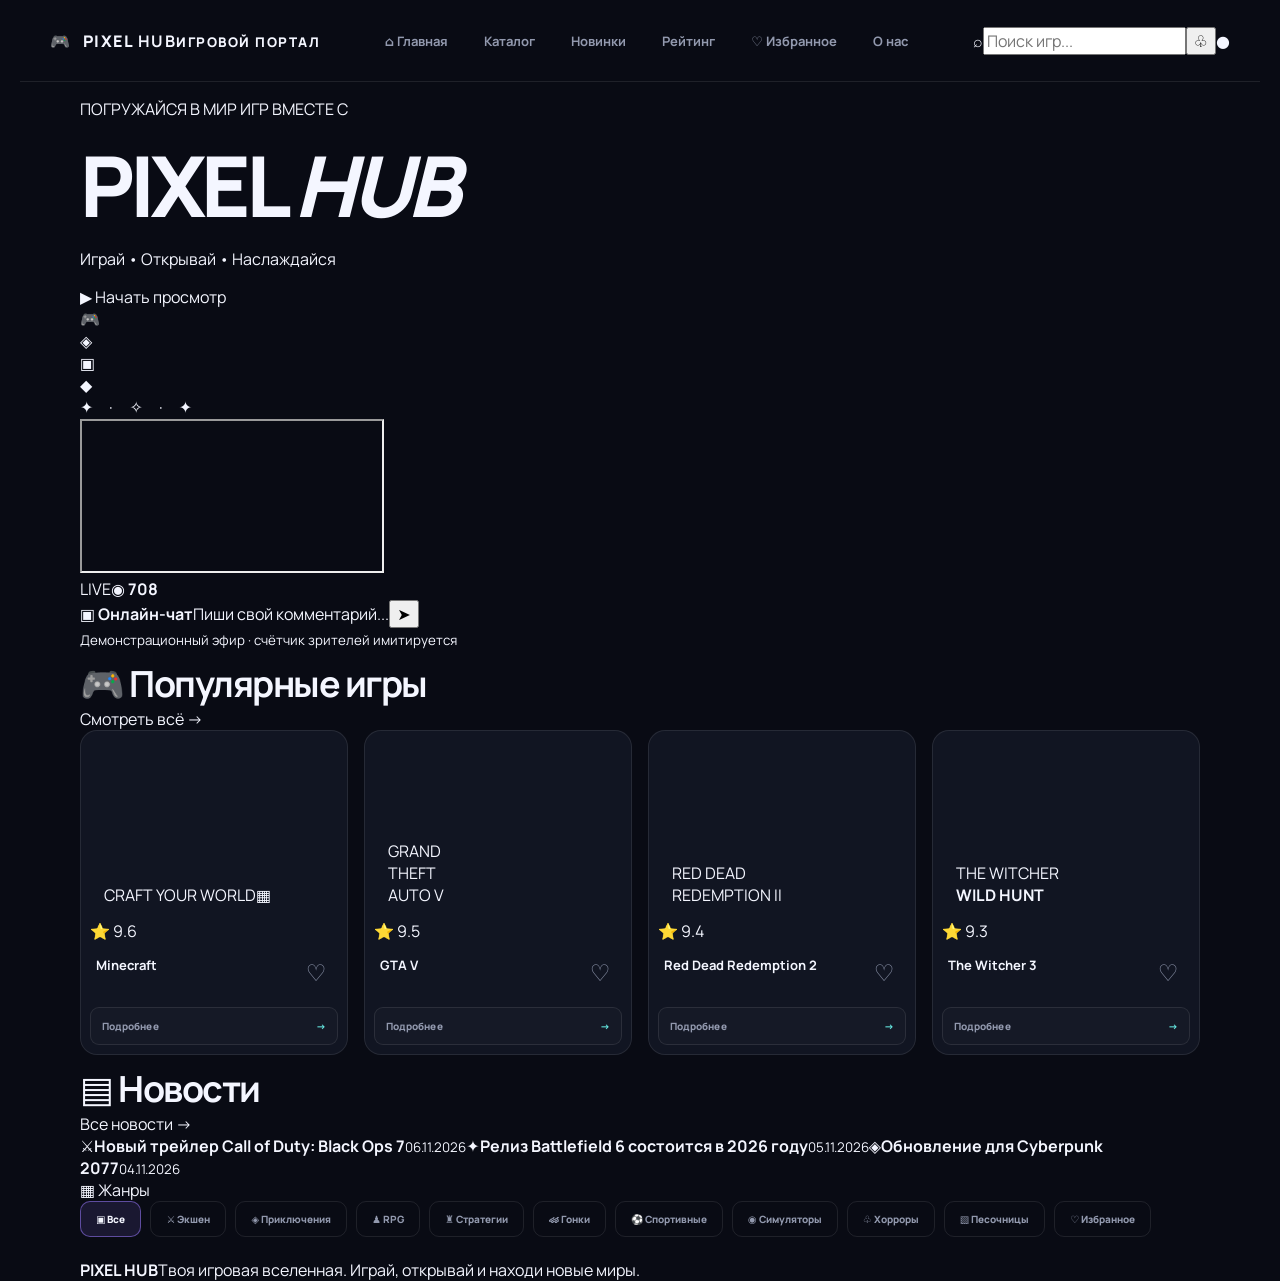
==== commit c10ab6d8: "Redesign PIXEL HUB homepage to match approved portal concept" ====
--- a/index.html
+++ b/index.html
@@ -1,52 +1 @@
-<!doctype html>
-<html lang="ru">
-<head>
-<meta charset="UTF-8"><meta name="viewport" content="width=device-width,initial-scale=1">
-<meta name="theme-color" content="#080a12"><meta name="description" content="PIXEL HUB — игровая вселенная: игровые эфиры, новинки, подборки и коллекция игр.">
-<title>PIXEL HUB — Игровая вселенная</title>
-<link rel="preconnect" href="https://fonts.googleapis.com"><link rel="preconnect" href="https://fonts.gstatic.com" crossorigin>
-<link href="https://fonts.googleapis.com/css2?family=Manrope:wght@400;500;600;700;800&display=swap" rel="stylesheet">
-<link rel="stylesheet" href="styles.css">
-</head>
-<body>
-<div class="ambient ambient-one"></div><div class="ambient ambient-two"></div>
-<header class="topbar"><a class="brand" href="#top"><span class="brand-mark">P</span><span>PIXEL<span class="brand-accent">HUB</span></span></a>
-<nav><a class="active" href="#top">Главная</a><a href="#live">Эфир</a><a href="#games">Игры</a><a href="#collections">Подборки</a></nav>
-<div class="top-actions"><button class="icon-btn" id="themeToggle" aria-label="Переключить тему">☼</button><a class="profile" href="#live">В эфир <span>↗</span></a></div></header>
-<main id="top">
-<section class="hero"><div class="hero-copy"><div class="eyebrow"><span class="live-dot"></span> ТВОЯ ИГРОВАЯ ВСЕЛЕННАЯ</div>
-<h1>Играй.<br><span>Открывай.</span><br>Побеждай.</h1>
-<p class="hero-text">Игровые миры, атмосферные эфиры и открытия, ради которых хочется остаться ещё на пять минут. Добро пожаловать в PIXEL HUB.</p>
-<div class="hero-actions"><a class="primary-btn" href="#live">Смотреть эфир <span>↗</span></a><a class="text-link" href="#games">Исследовать игры <span>→</span></a></div>
-<div class="hero-stats"><div><b>24/7</b><small>игровая атмосфера</small></div><i></i><div><b>08</b><small>игр в каталоге</small></div><i></i><div><b>∞</b><small>новых миров</small></div></div></div>
-<div class="hero-art hero-art-brand" aria-label="Фирменная иллюстрация PIXEL HUB"><img src="assets/pixel-hub-banner.svg" alt="PIXEL HUB — игровой портал"></div></section>
-
-<section class="live-section" id="live"><div class="live-heading"><div><div class="eyebrow">PIXEL HUB BROADCAST</div><h2>Сейчас в <span>эфире</span></h2></div><div class="live-status"><span class="pulse-dot"></span> LIVE</div></div>
-<div class="stream-layout"><div class="stream-main"><div class="stream-frame"><iframe id="vkStream" src="https://vkvideo.ru/video_ext.php?oid=-160190425&id=456240553&hash=be12c1ff6c59c5d1&autoplay=1&loop=1&hd=2" title="Minecraft Live — игровой ролик из VK Видео" allow="autoplay; encrypted-media; fullscreen; picture-in-picture; screen-wake-lock" allowfullscreen loading="eager"></iframe>
-<div class="stream-overlay"><span class="stream-quality">VK VIDEO · HD</span><div class="stream-center-badge"><span class="stream-live"><i></i> LIVE</span><span class="stream-live-viewers">◉ <strong id="viewerCountOverlay">704</strong> <small>смотрят</small></span></div></div></div>
-<div class="stream-info"><div class="stream-title"><div class="stream-game-icon">▦</div><div><h3>Minecraft — мир без границ</h3><p>Исследуем, строим и отправляемся навстречу приключениям</p></div></div></div>
-<div class="stream-disclaimer">Демо-эфир на основе записи из VK Видео · счётчик зрителей имитируется</div></div>
-<aside class="stream-side"><div class="side-top"><span>ЧАТ ЭФИРА</span><span class="chat-online"><i></i> чат активен</span></div><div class="chat-messages" id="chatMessages">
-<div class="chat-message"><b class="user-purple">PixelFox</b><span>Вот это атмосфера 🔥</span></div><div class="chat-message"><b class="user-cyan">MiraPlay</b><span>Майнкрафт — вечная классика</span></div><div class="chat-message"><b class="user-orange">NoScope</b><span>Кто тоже залип?</span></div><div class="chat-message"><b class="user-green">craft_master</b><span>Погнали строить базу 🌲</span></div><div class="chat-message"><b class="user-pink">Luna</b><span>Очень уютный эфир ✨</span></div><div class="chat-message"><b class="user-blue">xRider</b><span>PIXEL HUB, привет!</span></div></div>
-<div class="chat-footer"><span>Чат демонстрационный</span><span>✦ PIXEL HUB</span></div></aside></div></section>
-
-<section class="section" id="games"><div class="section-head"><div><div class="eyebrow">ВЫБИРАЙ СВОЁ ПРИКЛЮЧЕНИЕ</div><h2>Игровой <span>каталог</span></h2><p class="section-subtitle">От быстрых матчей до путешествий на сотни часов.</p></div><div class="search-wrap"><span>⌕</span><input id="searchInput" type="search" placeholder="Найти игру..." aria-label="Найти игру"></div></div>
-<div class="filters" id="filters"><button class="filter active" data-filter="all">Все игры</button><button class="filter" data-filter="action">Экшен</button><button class="filter" data-filter="adventure">Приключения</button><button class="filter" data-filter="strategy">Стратегии</button><button class="filter" data-filter="racing">Гонки</button><button class="filter" data-filter="survival">Выживание</button><button class="filter" data-filter="favorites">♡ Избранное</button></div>
-<div class="game-grid" id="gameGrid">
-<article class="game-card" data-category="action" data-title="Neon Strike" data-description="Неоновый мегаполис, высокие ставки и быстрые сражения. Проверь реакцию и стань легендой ночного города."><div class="game-art art-neon"><span class="art-label">ACTION / 01</span><div class="neon-shape">N</div><span class="art-caption">AFTER DARK</span></div><div class="game-info"><div><h3>Neon Strike</h3><p>Город будущего ждёт героя</p></div><button class="favorite" aria-label="В избранное" aria-pressed="false">♡</button></div><div class="game-meta"><span>⚡ Экшен</span><span class="rating">★ 4.9</span></div><button class="details-btn">Подробнее <span>↗</span></button></article>
-<article class="game-card" data-category="adventure" data-title="Wild Horizon" data-description="Большое путешествие через забытые долины, древние руины и дикие земли. Исследуй мир в своём темпе."><div class="game-art art-wild"><span class="art-label">ADVENTURE / 02</span><div class="sun"></div><div class="mountain"></div><span class="art-caption">BEYOND THE EDGE</span></div><div class="game-info"><div><h3>Wild Horizon</h3><p>Путешествие за горизонт</p></div><button class="favorite" aria-label="В избранное" aria-pressed="false">♡</button></div><div class="game-meta"><span>✦ Приключения</span><span class="rating">★ 4.8</span></div><button class="details-btn">Подробнее <span>↗</span></button></article>
-<article class="game-card" data-category="strategy" data-title="Orbit Command" data-description="Построй межзвёздную империю, управляй ресурсами и решай судьбу целых систем."><div class="game-art art-orbit"><span class="art-label">STRATEGY / 03</span><div class="orbit-planet"></div><span class="art-caption">CONTROL THE STARS</span></div><div class="game-info"><div><h3>Orbit Command</h3><p>Твоя галактика — твои правила</p></div><button class="favorite" aria-label="В избранное" aria-pressed="false">♡</button></div><div class="game-meta"><span>⌘ Стратегия</span><span class="rating">★ 4.7</span></div><button class="details-btn">Подробнее <span>↗</span></button></article>
-<article class="game-card" data-category="racing" data-title="Velocity X" data-description="Ночные трассы, ревущие моторы и скорость на грани. Оставь соперников далеко позади."><div class="game-art art-velocity"><span class="art-label">RACING / 04</span><div class="speed-lines"></div><div class="car-shape">X</div><span class="art-caption">NO LIMITS</span></div><div class="game-info"><div><h3>Velocity X</h3><p>Скорость без компромиссов</p></div><button class="favorite" aria-label="В избранное" aria-pressed="false">♡</button></div><div class="game-meta"><span>↗ Гонки</span><span class="rating">★ 4.9</span></div><button class="details-btn">Подробнее <span>↗</span></button></article>
-<article class="game-card" data-category="survival" data-title="Frostline" data-description="Одинокая экспедиция в мире вечной зимы. Собирай ресурсы, ищи укрытие и продержись до рассвета."><div class="game-art art-frost"><span class="art-label">SURVIVAL / 05</span><div class="frost-moon"></div><div class="frost-peaks"></div><span class="art-caption">LAST LIGHT</span></div><div class="game-info"><div><h3>Frostline</h3><p>Выживание на краю света</p></div><button class="favorite" aria-label="В избранное" aria-pressed="false">♡</button></div><div class="game-meta"><span>❄ Выживание</span><span class="rating">★ 4.8</span></div><button class="details-btn">Подробнее <span>↗</span></button></article>
-<article class="game-card" data-category="action" data-title="Shadow Protocol" data-description="Секретная операция в городе, где каждый шаг может стать последним. Тактика, скрытность и точность."><div class="game-art art-shadow"><span class="art-label">ACTION / 06</span><div class="shadow-mask">◈</div><span class="art-caption">TRUST NO ONE</span></div><div class="game-info"><div><h3>Shadow Protocol</h3><p>Операция начинается ночью</p></div><button class="favorite" aria-label="В избранное" aria-pressed="false">♡</button></div><div class="game-meta"><span>⚡ Экшен</span><span class="rating">★ 4.6</span></div><button class="details-btn">Подробнее <span>↗</span></button></article>
-<article class="game-card" data-category="adventure" data-title="Deep Blue" data-description="Погрузись в неизвестность, исследуй затонувшие города и раскрой тайны океанских глубин."><div class="game-art art-deep"><span class="art-label">ADVENTURE / 07</span><div class="deep-orb"></div><div class="deep-rays"></div><span class="art-caption">BELOW THE SURFACE</span></div><div class="game-info"><div><h3>Deep Blue</h3><p>Тайны под толщей воды</p></div><button class="favorite" aria-label="В избранное" aria-pressed="false">♡</button></div><div class="game-meta"><span>✦ Приключения</span><span class="rating">★ 4.7</span></div><button class="details-btn">Подробнее <span>↗</span></button></article>
-<article class="game-card" data-category="strategy" data-title="Iron Dominion" data-description="Собери армию, укрепи границы и измени ход истории. Побеждает тот, кто думает на несколько шагов вперёд."><div class="game-art art-iron"><span class="art-label">STRATEGY / 08</span><div class="iron-emblem">I</div><span class="art-caption">RULE THE WORLD</span></div><div class="game-info"><div><h3>Iron Dominion</h3><p>Империи рождаются в битвах</p></div><button class="favorite" aria-label="В избранное" aria-pressed="false">♡</button></div><div class="game-meta"><span>⌘ Стратегия</span><span class="rating">★ 4.8</span></div><button class="details-btn">Подробнее <span>↗</span></button></article>
-</div><p class="empty-state" id="emptyState" hidden>Ничего не найдено. Попробуй другой запрос.</p></section>
-
-<section class="collections section" id="collections"><div class="section-head"><div><div class="eyebrow">ПОД ЛЮБОЕ НАСТРОЕНИЕ</div><h2>Выбери свой <span>вайб</span></h2><p class="section-subtitle">Три маршрута к следующему любимому приключению.</p></div></div>
-<div class="collection-grid"><a class="collection-card collection-calm" href="#games" data-collection-filter="adventure"><span>01 / SLOW DOWN</span><b>Побег<br>от реальности</b><small>Миры, в которых хочется остаться ↗</small></a><a class="collection-card collection-adrenaline" href="#games" data-collection-filter="racing"><span>02 / TURN IT UP</span><b>На полной<br>скорости</b><small>Для тех, кто любит адреналин ↗</small></a><a class="collection-card collection-brain" href="#games" data-collection-filter="strategy"><span>03 / THINK BIG</span><b>Испытай<br>свой разум</b><small>Стратегия решает всё ↗</small></a></div></section>
-<section class="bottom-cta"><div><div class="eyebrow">ТВОЁ СЛЕДУЮЩЕЕ ПРИКЛЮЧЕНИЕ УЖЕ ЖДЁТ</div><h2>Не просто играй.<br><span>Живи игрой.</span></h2></div><a class="primary-btn" href="#games">Выбрать игру <span>↗</span></a></section>
-</main>
-<footer><a class="brand" href="#top"><span class="brand-mark">P</span><span>PIXEL<span class="brand-accent">HUB</span></span></a><p>Твоя игра. Твои правила. Твоя вселенная.</p><span class="copyright">© 2026 PIXEL HUB</span></footer>
-<div class="game-modal" id="gameModal" aria-hidden="true"><div class="modal-backdrop" data-close-modal></div><div class="modal-panel" role="dialog" aria-modal="true" aria-labelledby="modalTitle"><button class="modal-close" data-close-modal aria-label="Закрыть">×</button><div class="eyebrow">PIXEL HUB GAME CARD</div><h2 id="modalTitle">Название игры</h2><p id="modalDescription"></p><div class="modal-note">Карточка каталога · Информация носит ознакомительный характер</div><button class="primary-btn modal-done" data-close-modal>Понятно <span>✓</span></button></div></div>
-<script src="script.js"></script></body></html>+<!doctype html><html lang="ru"><head><meta charset="UTF-8"><meta name="viewport" content="width=device-width,initial-scale=1"><meta name="theme-color" content="#050817"><title>PIXEL HUB — Игровой портал</title><link rel="preconnect" href="https://fonts.googleapis.com"><link href="https://fonts.googleapis.com/css2?family=Manrope:wght@400;500;600;700;800;900&display=swap" rel="stylesheet"><link rel="stylesheet" href="styles.css"></head><body><header class="topbar" id="top"><a class="brand" href="#top"><span class="brand-icon">🎮</span><span class="brand-word">PIXEL <b>HUB</b><small>ИГРОВОЙ ПОРТАЛ</small></span></a><nav><a class="nav-active" href="#top">⌂ Главная</a><a href="#games">Каталог</a><a href="#news">Новинки</a><a href="#games">Рейтинг</a><a href="#genres">♡ Избранное</a><a href="#about">О нас</a></nav><div class="top-tools"><label class="search"><span>⌕</span><input id="searchInput" type="search" placeholder="Поиск игр..." aria-label="Поиск игр"></label><button class="round-tool" aria-label="Уведомления">♧</button><a class="user-tool" href="#about" aria-label="Профиль">●</a></div></header><main><section class="hero-banner"><div class="hero-copy"><p class="hero-kicker">ПОГРУЖАЙСЯ В МИР ИГР ВМЕСТЕ С</p><h1>PIXEL <em>HUB</em></h1><p class="hero-tagline">Играй • Открывай • Наслаждайся</p><a class="hero-button" href="#live">▶ Начать просмотр</a></div><div class="hero-scene" aria-hidden="true"><div class="scene-glow"></div><div class="scene-ring"></div><div class="scene-controller">🎮</div><div class="scene-character">◈</div><div class="scene-block">▣</div><div class="scene-car">◆</div><div class="scene-stars">✦　·　✧　·　✦</div></div></section><section class="dashboard"><div class="stream-panel panel" id="live"><div class="panel-video"><iframe id="vkStream" src="https://vkvideo.ru/video_ext.php?oid=-160190425&id=456240553&hash=be12c1ff6c59c5d1&autoplay=1&loop=1&hd=2" title="Minecraft — игровой эфир" allow="autoplay; encrypted-media; fullscreen; picture-in-picture" allowfullscreen loading="lazy"></iframe><div class="video-hud"><span class="live-label"><i></i> LIVE</span><span class="viewer-pill">◉ <strong id="viewerCountOverlay">742</strong></span></div></div><div class="stream-chat"><b>▣ Онлайн-чат</b><span class="chat-placeholder">Пиши свой комментарий...</span><button aria-label="Отправить сообщение">➤</button></div><small class="demo-note">Демонстрационный эфир · счётчик зрителей имитируется</small></div><section class="popular-panel panel" id="games"><div class="panel-heading"><h2>🎮 Популярные игры</h2><a href="#genres">Смотреть всё →</a></div><div class="game-grid" id="gameGrid"><article class="game-card" data-category="survival" data-title="Minecraft" data-description="Исследуй бесконечные миры, строй, выживай и создавай собственные приключения."><div class="game-art art-minecraft"><span>CRAFT YOUR WORLD</span><b>▦</b></div><div class="game-rating">⭐ 9.6</div><div class="game-info"><h3>Minecraft</h3><button class="favorite" aria-label="В избранное" aria-pressed="false">♡</button></div><button class="details-btn">Подробнее <span>→</span></button></article><article class="game-card" data-category="action" data-title="GTA V" data-description="Большой открытый мир, криминальные истории и свобода действий в Лос-Сантосе."><div class="game-art art-gta"><span>GRAND<br>THEFT<br>AUTO V</span></div><div class="game-rating">⭐ 9.5</div><div class="game-info"><h3>GTA V</h3><button class="favorite" aria-label="В избранное" aria-pressed="false">♡</button></div><button class="details-btn">Подробнее <span>→</span></button></article><article class="game-card" data-category="adventure" data-title="Red Dead Redemption 2" data-description="Эпическая история банды ван дер Линде на закате эпохи Дикого Запада."><div class="game-art art-rdr"><span>RED DEAD<br>REDEMPTION II</span></div><div class="game-rating">⭐ 9.4</div><div class="game-info"><h3>Red Dead Redemption 2</h3><button class="favorite" aria-label="В избранное" aria-pressed="false">♡</button></div><button class="details-btn">Подробнее <span>→</span></button></article><article class="game-card" data-category="rpg" data-title="The Witcher 3" data-description="Стань Геральтом из Ривии и отправься на поиски Цири в огромном фэнтезийном мире."><div class="game-art art-witcher"><span>THE WITCHER<br><b>WILD HUNT</b></span></div><div class="game-rating">⭐ 9.3</div><div class="game-info"><h3>The Witcher 3</h3><button class="favorite" aria-label="В избранное" aria-pressed="false">♡</button></div><button class="details-btn">Подробнее <span>→</span></button></article></div><p class="empty-state" id="emptyState" hidden>Ничего не найдено. Попробуй другой запрос.</p></section><aside class="news-panel panel" id="news"><div class="panel-heading"><h2>▤ Новости</h2><a href="#news">Все новости →</a></div><a class="news-item" href="#news"><span class="news-thumb news-one">⚔</span><span><b>Новый трейлер Call of Duty: Black Ops 7</b><small>06.11.2026</small></span></a><a class="news-item" href="#news"><span class="news-thumb news-two">✦</span><span><b>Релиз Battlefield 6 состоится в 2026 году</b><small>05.11.2026</small></span></a><a class="news-item" href="#news"><span class="news-thumb news-three">◈</span><span><b>Обновление для Cyberpunk 2077</b><small>04.11.2026</small></span></a></aside></section><section class="genres" id="genres"><div class="genre-title">▦ Жанры</div><div class="filters" id="filters"><button class="filter active" data-filter="all">▣ Все</button><button class="filter" data-filter="action">⚔ Экшен</button><button class="filter" data-filter="adventure">◈ Приключения</button><button class="filter" data-filter="rpg">♟ RPG</button><button class="filter" data-filter="strategy">♜ Стратегии</button><button class="filter" data-filter="racing">🏎 Гонки</button><button class="filter" data-filter="sports">⚽ Спортивные</button><button class="filter" data-filter="simulator">◉ Симуляторы</button><button class="filter" data-filter="horror">♧ Хорроры</button><button class="filter" data-filter="survival">▧ Песочницы</button><button class="filter" data-filter="favorites">♡ Избранное</button></div></section><section class="about-strip" id="about"><b>PIXEL HUB</b><span>Твоя игровая вселенная. Играй, открывай и находи новые миры.</span></section></main><div class="game-modal" id="gameModal" aria-hidden="true"><div class="modal-backdrop" data-close-modal></div><div class="modal-panel" role="dialog" aria-modal="true" aria-labelledby="modalTitle"><button class="modal-close" data-close-modal aria-label="Закрыть">×</button><div class="eyebrow">PIXEL HUB · КАТАЛОГ</div><h2 id="modalTitle">Название игры</h2><p id="modalDescription"></p><button class="primary-btn modal-done" data-close-modal>Понятно ✓</button></div></div><script src="script.js"></script></body></html>
--- a/styles.css
+++ b/styles.css
@@ -82,3 +82,9 @@
  .details-btn{min-height:40px;font-size:10px;margin-top:8px}
  .collection-card{gap:12px;padding:21px}
 }
+
+/* PIXEL HUB branded artwork */
+.hero-art-brand{overflow:hidden;display:flex;align-items:center;justify-content:center;padding:0;border:1px solid #7774ff55;border-radius:24px;background:#090d25;box-shadow:0 25px 90px #3020a044}
+.hero-art-brand:before{display:none}
+.hero-art-brand img{display:block;width:100%;height:100%;min-height:340px;object-fit:cover;border-radius:inherit}
+@media(max-width:900px){.hero-art-brand{min-height:0;aspect-ratio:16/9}.hero-art-brand img{min-height:0}}
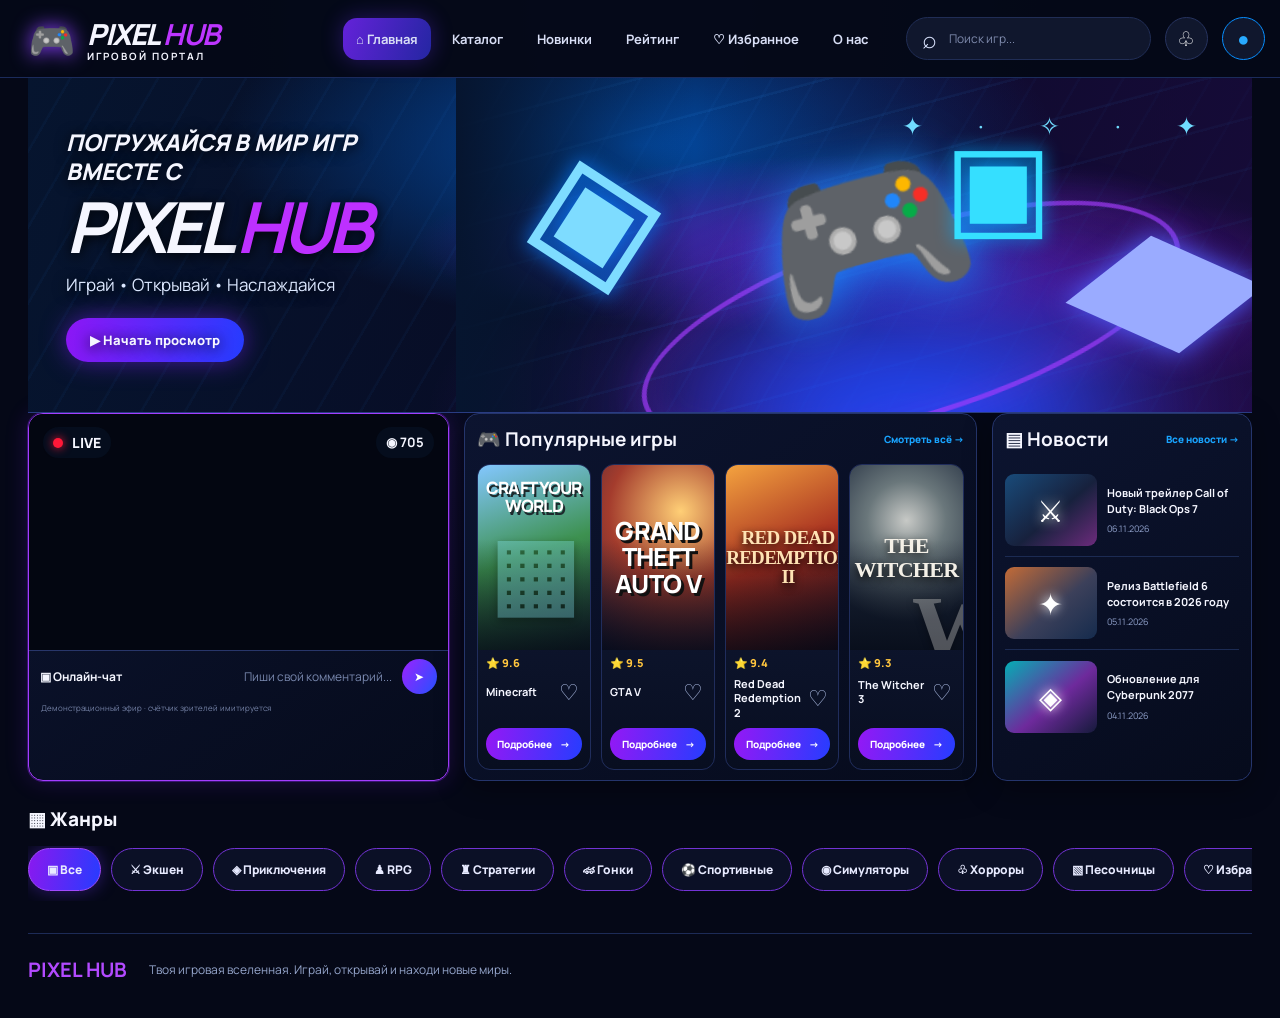
==== commit da775434: "Wire favorites navigation" ====
--- a/index.html
+++ b/index.html
@@ -1 +1 @@
-<!doctype html><html lang="ru"><head><meta charset="UTF-8"><meta name="viewport" content="width=device-width,initial-scale=1"><meta name="theme-color" content="#050817"><title>PIXEL HUB — Игровой портал</title><link rel="preconnect" href="https://fonts.googleapis.com"><link href="https://fonts.googleapis.com/css2?family=Manrope:wght@400;500;600;700;800;900&display=swap" rel="stylesheet"><link rel="stylesheet" href="styles.css"></head><body><header class="topbar" id="top"><a class="brand" href="#top"><span class="brand-icon">🎮</span><span class="brand-word">PIXEL <b>HUB</b><small>ИГРОВОЙ ПОРТАЛ</small></span></a><nav><a class="nav-active" href="#top">⌂ Главная</a><a href="#games">Каталог</a><a href="#news">Новинки</a><a href="#games">Рейтинг</a><a href="#genres">♡ Избранное</a><a href="#about">О нас</a></nav><div class="top-tools"><label class="search"><span>⌕</span><input id="searchInput" type="search" placeholder="Поиск игр..." aria-label="Поиск игр"></label><button class="round-tool" aria-label="Уведомления">♧</button><a class="user-tool" href="#about" aria-label="Профиль">●</a></div></header><main><section class="hero-banner"><div class="hero-copy"><p class="hero-kicker">ПОГРУЖАЙСЯ В МИР ИГР ВМЕСТЕ С</p><h1>PIXEL <em>HUB</em></h1><p class="hero-tagline">Играй • Открывай • Наслаждайся</p><a class="hero-button" href="#live">▶ Начать просмотр</a></div><div class="hero-scene" aria-hidden="true"><div class="scene-glow"></div><div class="scene-ring"></div><div class="scene-controller">🎮</div><div class="scene-character">◈</div><div class="scene-block">▣</div><div class="scene-car">◆</div><div class="scene-stars">✦　·　✧　·　✦</div></div></section><section class="dashboard"><div class="stream-panel panel" id="live"><div class="panel-video"><iframe id="vkStream" src="https://vkvideo.ru/video_ext.php?oid=-160190425&id=456240553&hash=be12c1ff6c59c5d1&autoplay=1&loop=1&hd=2" title="Minecraft — игровой эфир" allow="autoplay; encrypted-media; fullscreen; picture-in-picture" allowfullscreen loading="lazy"></iframe><div class="video-hud"><span class="live-label"><i></i> LIVE</span><span class="viewer-pill">◉ <strong id="viewerCountOverlay">742</strong></span></div></div><div class="stream-chat"><b>▣ Онлайн-чат</b><span class="chat-placeholder">Пиши свой комментарий...</span><button aria-label="Отправить сообщение">➤</button></div><small class="demo-note">Демонстрационный эфир · счётчик зрителей имитируется</small></div><section class="popular-panel panel" id="games"><div class="panel-heading"><h2>🎮 Популярные игры</h2><a href="#genres">Смотреть всё →</a></div><div class="game-grid" id="gameGrid"><article class="game-card" data-category="survival" data-title="Minecraft" data-description="Исследуй бесконечные миры, строй, выживай и создавай собственные приключения."><div class="game-art art-minecraft"><span>CRAFT YOUR WORLD</span><b>▦</b></div><div class="game-rating">⭐ 9.6</div><div class="game-info"><h3>Minecraft</h3><button class="favorite" aria-label="В избранное" aria-pressed="false">♡</button></div><button class="details-btn">Подробнее <span>→</span></button></article><article class="game-card" data-category="action" data-title="GTA V" data-description="Большой открытый мир, криминальные истории и свобода действий в Лос-Сантосе."><div class="game-art art-gta"><span>GRAND<br>THEFT<br>AUTO V</span></div><div class="game-rating">⭐ 9.5</div><div class="game-info"><h3>GTA V</h3><button class="favorite" aria-label="В избранное" aria-pressed="false">♡</button></div><button class="details-btn">Подробнее <span>→</span></button></article><article class="game-card" data-category="adventure" data-title="Red Dead Redemption 2" data-description="Эпическая история банды ван дер Линде на закате эпохи Дикого Запада."><div class="game-art art-rdr"><span>RED DEAD<br>REDEMPTION II</span></div><div class="game-rating">⭐ 9.4</div><div class="game-info"><h3>Red Dead Redemption 2</h3><button class="favorite" aria-label="В избранное" aria-pressed="false">♡</button></div><button class="details-btn">Подробнее <span>→</span></button></article><article class="game-card" data-category="rpg" data-title="The Witcher 3" data-description="Стань Геральтом из Ривии и отправься на поиски Цири в огромном фэнтезийном мире."><div class="game-art art-witcher"><span>THE WITCHER<br><b>WILD HUNT</b></span></div><div class="game-rating">⭐ 9.3</div><div class="game-info"><h3>The Witcher 3</h3><button class="favorite" aria-label="В избранное" aria-pressed="false">♡</button></div><button class="details-btn">Подробнее <span>→</span></button></article></div><p class="empty-state" id="emptyState" hidden>Ничего не найдено. Попробуй другой запрос.</p></section><aside class="news-panel panel" id="news"><div class="panel-heading"><h2>▤ Новости</h2><a href="#news">Все новости →</a></div><a class="news-item" href="#news"><span class="news-thumb news-one">⚔</span><span><b>Новый трейлер Call of Duty: Black Ops 7</b><small>06.11.2026</small></span></a><a class="news-item" href="#news"><span class="news-thumb news-two">✦</span><span><b>Релиз Battlefield 6 состоится в 2026 году</b><small>05.11.2026</small></span></a><a class="news-item" href="#news"><span class="news-thumb news-three">◈</span><span><b>Обновление для Cyberpunk 2077</b><small>04.11.2026</small></span></a></aside></section><section class="genres" id="genres"><div class="genre-title">▦ Жанры</div><div class="filters" id="filters"><button class="filter active" data-filter="all">▣ Все</button><button class="filter" data-filter="action">⚔ Экшен</button><button class="filter" data-filter="adventure">◈ Приключения</button><button class="filter" data-filter="rpg">♟ RPG</button><button class="filter" data-filter="strategy">♜ Стратегии</button><button class="filter" data-filter="racing">🏎 Гонки</button><button class="filter" data-filter="sports">⚽ Спортивные</button><button class="filter" data-filter="simulator">◉ Симуляторы</button><button class="filter" data-filter="horror">♧ Хорроры</button><button class="filter" data-filter="survival">▧ Песочницы</button><button class="filter" data-filter="favorites">♡ Избранное</button></div></section><section class="about-strip" id="about"><b>PIXEL HUB</b><span>Твоя игровая вселенная. Играй, открывай и находи новые миры.</span></section></main><div class="game-modal" id="gameModal" aria-hidden="true"><div class="modal-backdrop" data-close-modal></div><div class="modal-panel" role="dialog" aria-modal="true" aria-labelledby="modalTitle"><button class="modal-close" data-close-modal aria-label="Закрыть">×</button><div class="eyebrow">PIXEL HUB · КАТАЛОГ</div><h2 id="modalTitle">Название игры</h2><p id="modalDescription"></p><button class="primary-btn modal-done" data-close-modal>Понятно ✓</button></div></div><script src="script.js"></script></body></html>+<!doctype html><html lang="ru"><head><meta charset="UTF-8"><meta name="viewport" content="width=device-width,initial-scale=1"><meta name="theme-color" content="#050817"><title>PIXEL HUB — Игровой портал</title><link rel="preconnect" href="https://fonts.googleapis.com"><link href="https://fonts.googleapis.com/css2?family=Manrope:wght@400;500;600;700;800;900&display=swap" rel="stylesheet"><link rel="stylesheet" href="styles.css"></head><body><header class="topbar" id="top"><a class="brand" href="#top"><span class="brand-icon">🎮</span><span class="brand-word">PIXEL <b>HUB</b><small>ИГРОВОЙ ПОРТАЛ</small></span></a><nav><a class="nav-active" href="#top">⌂ Главная</a><a href="#games">Каталог</a><a href="#news">Новинки</a><a href="#games">Рейтинг</a><a href="#genres" data-fav-link>♡ Избранное</a><a href="#about">О нас</a></nav><div class="top-tools"><label class="search"><span>⌕</span><input id="searchInput" type="search" placeholder="Поиск игр..." aria-label="Поиск игр"></label><button class="round-tool" aria-label="Уведомления">♧</button><a class="user-tool" href="#about" aria-label="Профиль">●</a></div></header><main><section class="hero-banner"><div class="hero-copy"><p class="hero-kicker">ПОГРУЖАЙСЯ В МИР ИГР ВМЕСТЕ С</p><h1>PIXEL <em>HUB</em></h1><p class="hero-tagline">Играй • Открывай • Наслаждайся</p><a class="hero-button" href="#live">▶ Начать просмотр</a></div><div class="hero-scene" aria-hidden="true"><div class="scene-glow"></div><div class="scene-ring"></div><div class="scene-controller">🎮</div><div class="scene-character">◈</div><div class="scene-block">▣</div><div class="scene-car">◆</div><div class="scene-stars">✦　·　✧　·　✦</div></div></section><section class="dashboard"><div class="stream-panel panel" id="live"><div class="panel-video"><iframe id="vkStream" src="https://vkvideo.ru/video_ext.php?oid=-160190425&id=456240553&hash=be12c1ff6c59c5d1&autoplay=1&loop=1&hd=2" title="Minecraft — игровой эфир" allow="autoplay; encrypted-media; fullscreen; picture-in-picture" allowfullscreen loading="lazy"></iframe><div class="video-hud"><span class="live-label"><i></i> LIVE</span><span class="viewer-pill">◉ <strong id="viewerCountOverlay">742</strong></span></div></div><div class="stream-chat"><b>▣ Онлайн-чат</b><span class="chat-placeholder">Пиши свой комментарий...</span><button aria-label="Отправить сообщение">➤</button></div><small class="demo-note">Демонстрационный эфир · счётчик зрителей имитируется</small></div><section class="popular-panel panel" id="games"><div class="panel-heading"><h2>🎮 Популярные игры</h2><a href="#genres">Смотреть всё →</a></div><div class="game-grid" id="gameGrid"><article class="game-card" data-category="survival" data-title="Minecraft" data-description="Исследуй бесконечные миры, строй, выживай и создавай собственные приключения."><div class="game-art art-minecraft"><span>CRAFT YOUR WORLD</span><b>▦</b></div><div class="game-rating">⭐ 9.6</div><div class="game-info"><h3>Minecraft</h3><button class="favorite" aria-label="В избранное" aria-pressed="false">♡</button></div><button class="details-btn">Подробнее <span>→</span></button></article><article class="game-card" data-category="action" data-title="GTA V" data-description="Большой открытый мир, криминальные истории и свобода действий в Лос-Сантосе."><div class="game-art art-gta"><span>GRAND<br>THEFT<br>AUTO V</span></div><div class="game-rating">⭐ 9.5</div><div class="game-info"><h3>GTA V</h3><button class="favorite" aria-label="В избранное" aria-pressed="false">♡</button></div><button class="details-btn">Подробнее <span>→</span></button></article><article class="game-card" data-category="adventure" data-title="Red Dead Redemption 2" data-description="Эпическая история банды ван дер Линде на закате эпохи Дикого Запада."><div class="game-art art-rdr"><span>RED DEAD<br>REDEMPTION II</span></div><div class="game-rating">⭐ 9.4</div><div class="game-info"><h3>Red Dead Redemption 2</h3><button class="favorite" aria-label="В избранное" aria-pressed="false">♡</button></div><button class="details-btn">Подробнее <span>→</span></button></article><article class="game-card" data-category="rpg" data-title="The Witcher 3" data-description="Стань Геральтом из Ривии и отправься на поиски Цири в огромном фэнтезийном мире."><div class="game-art art-witcher"><span>THE WITCHER<br><b>WILD HUNT</b></span></div><div class="game-rating">⭐ 9.3</div><div class="game-info"><h3>The Witcher 3</h3><button class="favorite" aria-label="В избранное" aria-pressed="false">♡</button></div><button class="details-btn">Подробнее <span>→</span></button></article></div><p class="empty-state" id="emptyState" hidden>Ничего не найдено. Попробуй другой запрос.</p></section><aside class="news-panel panel" id="news"><div class="panel-heading"><h2>▤ Новости</h2><a href="#news">Все новости →</a></div><a class="news-item" href="#news"><span class="news-thumb news-one">⚔</span><span><b>Новый трейлер Call of Duty: Black Ops 7</b><small>06.11.2026</small></span></a><a class="news-item" href="#news"><span class="news-thumb news-two">✦</span><span><b>Релиз Battlefield 6 состоится в 2026 году</b><small>05.11.2026</small></span></a><a class="news-item" href="#news"><span class="news-thumb news-three">◈</span><span><b>Обновление для Cyberpunk 2077</b><small>04.11.2026</small></span></a></aside></section><section class="genres" id="genres"><div class="genre-title">▦ Жанры</div><div class="filters" id="filters"><button class="filter active" data-filter="all">▣ Все</button><button class="filter" data-filter="action">⚔ Экшен</button><button class="filter" data-filter="adventure">◈ Приключения</button><button class="filter" data-filter="rpg">♟ RPG</button><button class="filter" data-filter="strategy">♜ Стратегии</button><button class="filter" data-filter="racing">🏎 Гонки</button><button class="filter" data-filter="sports">⚽ Спортивные</button><button class="filter" data-filter="simulator">◉ Симуляторы</button><button class="filter" data-filter="horror">♧ Хорроры</button><button class="filter" data-filter="survival">▧ Песочницы</button><button class="filter" data-filter="favorites">♡ Избранное</button></div></section><section class="about-strip" id="about"><b>PIXEL HUB</b><span>Твоя игровая вселенная. Играй, открывай и находи новые миры.</span></section></main><div class="game-modal" id="gameModal" aria-hidden="true"><div class="modal-backdrop" data-close-modal></div><div class="modal-panel" role="dialog" aria-modal="true" aria-labelledby="modalTitle"><button class="modal-close" data-close-modal aria-label="Закрыть">×</button><div class="eyebrow">PIXEL HUB · КАТАЛОГ</div><h2 id="modalTitle">Название игры</h2><p id="modalDescription"></p><button class="primary-btn modal-done" data-close-modal>Понятно ✓</button></div></div><script src="script.js"></script></body></html>
--- a/styles.css
+++ b/styles.css
@@ -1,90 +1 @@
-:root{--bg:#090b14;--panel:#111522;--panel2:#151b2c;--text:#f4f6ff;--muted:#9299ae;--line:rgba(255,255,255,.09);--purple:#9b7bff;--cyan:#65e6e0;--shadow:0 24px 70px #0006}*{box-sizing:border-box}html{scroll-behavior:smooth}body{margin:0;background:var(--bg);color:var(--text);font-family:Manrope,system-ui,sans-serif;overflow-x:hidden;transition:background .25s,color .25s}a{color:inherit;text-decoration:none}button,input{font:inherit}.ambient{position:absolute;width:440px;height:440px;border-radius:50%;filter:blur(110px);opacity:.13;pointer-events:none}.ambient-one{background:#6845ff;top:90px;left:-230px}.ambient-two{background:#1cbab5;top:450px;right:-280px}.topbar{height:82px;max-width:1240px;margin:auto;padding:0 30px;display:flex;align-items:center;justify-content:space-between;position:relative;z-index:3;border-bottom:1px solid var(--line)}.brand{display:flex;gap:11px;align-items:center;font-weight:800;letter-spacing:1.5px;font-size:16px}.brand-mark{display:grid;place-items:center;width:34px;height:34px;border-radius:11px;background:linear-gradient(135deg,#a88aff,#6750db);box-shadow:0 5px 24px #876aff66;font-size:19px}.brand-accent{color:#a58aff}.topbar nav{display:flex;gap:36px;color:var(--muted);font-size:13px;font-weight:700}.topbar nav a:hover,.topbar nav .active{color:var(--text)}.top-actions{display:flex;align-items:center;gap:15px}.icon-btn{border:1px solid var(--line);background:var(--panel);color:var(--text);width:38px;height:38px;border-radius:12px;cursor:pointer;font-size:19px}.profile{font-size:12px;font-weight:800;padding:12px 17px;border:1px solid #a58aff66;border-radius:12px;background:#9b7bff17}.profile span{margin-left:9px;color:var(--cyan)}main{max-width:1180px;margin:auto;padding:0 30px}.hero{min-height:570px;display:grid;grid-template-columns:1fr 1fr;align-items:center;gap:30px;padding:55px 0 65px}.eyebrow{font-size:10px;letter-spacing:2px;color:var(--cyan);font-weight:800}.live-dot{display:inline-block;width:7px;height:7px;background:var(--cyan);border-radius:50%;margin-right:8px;box-shadow:0 0 12px var(--cyan)}h1{font-size:clamp(54px,7vw,84px);line-height:.99;letter-spacing:-5px;margin:23px 0 22px;font-weight:800}h1 span,h2 span{background:linear-gradient(100deg,#a68aff,#62e5df);-webkit-background-clip:text;background-clip:text;color:transparent}.hero-text{color:var(--muted);font-size:14px;line-height:1.9;max-width:430px}.hero-actions{display:flex;align-items:center;gap:25px;margin-top:30px}.primary-btn{padding:15px 19px;border-radius:13px;background:linear-gradient(110deg,#9b7bff,#7056df);font-size:12px;font-weight:800;box-shadow:0 10px 30px #8062ee44}.primary-btn span{margin-left:18px}.text-link{font-size:11px;font-weight:800;color:var(--muted)}.text-link span{color:var(--cyan);margin-left:7px}.hero-stats{display:flex;align-items:center;gap:23px;margin-top:52px}.hero-stats div{display:grid;gap:4px}.hero-stats b{font-size:19px}.hero-stats small{font-size:9px;color:var(--muted)}.hero-stats i{height:28px;width:1px;background:var(--line)}.hero-art{height:430px;position:relative;display:grid;place-items:center;isolation:isolate}.art-grid{position:absolute;inset:15% 4%;background-image:linear-gradient(#8e7bff12 1px,transparent 1px),linear-gradient(90deg,#8e7bff12 1px,transparent 1px);background-size:32px 32px;mask-image:radial-gradient(ellipse,#000 10%,transparent 70%);transform:perspective(400px) rotateX(55deg) rotateZ(-18deg)}.planet{width:245px;height:245px;border-radius:50%;position:relative;background:radial-gradient(circle at 32% 28%,#e3d8ff 0,#a58aff 9%,#6c4dd5 34%,#29234e 68%,#111321 100%);box-shadow:inset -24px -25px 55px #090b14,0 0 75px #8d6aff55,0 0 150px #6850bb33;animation:float 6s ease-in-out infinite}.planet:before{content:"";position:absolute;inset:17px -53px;border:2px solid #a99aff99;border-radius:50%;transform:rotate(-25deg) scaleY(.37);box-shadow:0 0 20px #9a7aff66}.planet:after{content:"";position:absolute;inset:45px -77px;border:1px solid #64e5df77;border-radius:50%;transform:rotate(31deg) scaleY(.27)}.planet-shine{position:absolute;inset:12% 20% 58% 15%;background:#fff8;border-radius:50%;filter:blur(18px)}.planet-core{position:absolute;inset:0;border-radius:50%;background:linear-gradient(145deg,transparent 45%,#080a16aa)}.orbit{position:absolute;border:1px solid #a58aff35;border-radius:50%;width:350px;height:125px;transform:rotate(-24deg)}.orbit-b{width:420px;height:170px;transform:rotate(28deg);border-color:#65e6e02b}.float-tag{position:absolute;padding:10px 13px;background:#171a2bce;border:1px solid #ffffff1b;border-radius:10px;backdrop-filter:blur(14px);font-size:9px;font-weight:800;letter-spacing:1px;box-shadow:var(--shadow)}.tag-top{top:72px;right:18px;color:#c2b2ff}.tag-bottom{bottom:66px;left:15px;color:#b7c0d6}.tag-bottom span{color:var(--cyan);margin-right:7px}.spark{position:absolute;width:7px;height:7px;border-radius:50%;background:var(--cyan);box-shadow:0 0 18px var(--cyan)}.spark-a{top:95px;left:75px}.spark-b{right:75px;bottom:105px;background:#ad8cff;box-shadow:0 0 18px #ad8cff}@keyframes float{50%{transform:translateY(-13px) rotate(4deg)}}.section{padding:65px 0}.section-head{display:flex;justify-content:space-between;align-items:end;gap:20px;margin-bottom:27px}h2{font-size:36px;letter-spacing:-1.5px;margin:9px 0 0}.search-wrap{height:44px;display:flex;align-items:center;gap:10px;border:1px solid var(--line);background:var(--panel);padding:0 14px;border-radius:12px;color:var(--muted);min-width:220px}.search-wrap input{width:100%;border:0;outline:0;background:transparent;color:var(--text);font-size:11px}.filters{display:flex;gap:9px;flex-wrap:wrap;margin-bottom:22px}.filter{padding:10px 15px;border-radius:10px;border:1px solid var(--line);background:transparent;color:var(--muted);font-size:10px;font-weight:800;cursor:pointer;transition:.2s}.filter:hover,.filter.active{background:#9b7bff20;border-color:#9b7bff88;color:var(--text)}.game-grid{display:grid;grid-template-columns:repeat(4,1fr);gap:16px}.game-card{background:var(--panel);border:1px solid var(--line);border-radius:17px;padding:9px;min-width:0;transition:transform .25s,border-color .25s}.game-card:hover{transform:translateY(-6px);border-color:#9b7bff77}.game-art{height:180px;border-radius:11px;position:relative;overflow:hidden;display:flex;align-items:end;padding:14px}.art-label,.art-caption{position:absolute;z-index:2;font-size:8px;letter-spacing:1.5px;font-weight:800}.art-label{top:13px;left:13px;color:#ffffffb8}.art-caption{bottom:13px;left:14px;color:#fff}.art-neon{background:radial-gradient(circle at 65% 45%,#ff53b8,#6e278f 35%,#16152d 78%)}.neon-shape{position:absolute;inset:18px 0 0;text-align:center;font-size:150px;line-height:1;font-weight:800;color:#ffb2ec33;text-shadow:0 0 28px #ff65d9aa;transform:skew(-9deg)}.art-wild{background:linear-gradient(160deg,#f8a76b,#bb5c6a 48%,#272c58)}.sun{position:absolute;width:85px;height:85px;top:38px;right:50px;border-radius:50%;background:#ffd99c;box-shadow:0 0 45px #ffcc8b}.mountain{position:absolute;bottom:0;left:-10%;width:120%;height:105px;background:linear-gradient(135deg,#202c4e,#12182d);clip-path:polygon(0 100%,25% 20%,39% 66%,62% 0,100% 100%)}.art-orbit{background:radial-gradient(circle at 55% 45%,#315b94,#171d42 55%,#111322)}.orbit-planet{position:absolute;width:95px;height:95px;left:calc(50% - 48px);top:40px;border-radius:50%;background:radial-gradient(circle at 35% 30%,#b4fff5,#4c9bba 30%,#28336d 72%);box-shadow:0 0 40px #62e5df66}.orbit-planet:after{content:"";position:absolute;inset:25px -24px;border:5px solid #a1e9e8aa;border-radius:50%;transform:rotate(-22deg) scaleY(.35)}.art-velocity{background:linear-gradient(145deg,#f3a14e,#e24c4c 48%,#351b4c)}.speed-lines{position:absolute;inset:25px;background:repeating-linear-gradient(170deg,transparent 0 13px,#ffe4b644 14px 16px)}.car-shape{position:absolute;top:39px;left:35%;font-size:95px;font-weight:800;font-style:italic;color:#fff9;text-shadow:0 8px 25px #30102c}.game-info{display:flex;justify-content:space-between;align-items:center;padding:13px 5px 8px;gap:5px}.game-info h3{font-size:13px;margin:0 0 5px}.game-info p{font-size:9px;color:var(--muted);margin:0;white-space:nowrap;overflow:hidden;text-overflow:ellipsis;max-width:175px}.favorite{border:0;background:transparent;color:#8991a7;font-size:23px;cursor:pointer;line-height:1;padding:3px}.favorite[aria-pressed=true]{color:#ff77b7}.game-meta{border-top:1px solid var(--line);padding:10px 5px 4px;display:flex;justify-content:space-between;font-size:9px;color:var(--muted)}.rating{color:#f4c879}.empty-state{color:var(--muted);font-size:13px;padding:25px}.collections{padding-top:40px;padding-bottom:90px}.collection-grid{display:grid;grid-template-columns:repeat(3,1fr);gap:15px}.collection-card{min-height:205px;padding:21px;border:1px solid var(--line);border-radius:16px;display:flex;flex-direction:column;justify-content:space-between;overflow:hidden;position:relative;transition:transform .2s}.collection-card:hover{transform:translateY(-5px)}.collection-card>span{font-size:8px;letter-spacing:1.5px;color:#ffffffa8}.collection-card b{font-size:24px;line-height:1.15;letter-spacing:-.8px}.collection-card small{font-size:9px;color:#ffffffb8}.collection-calm{background:radial-gradient(circle at 90% 5%,#65c9bb88,transparent 40%),linear-gradient(130deg,#244d5c,#182438)}.collection-adrenaline{background:radial-gradient(circle at 90% 10%,#ff9a5b88,transparent 42%),linear-gradient(130deg,#713b4d,#2b2039)}.collection-brain{background:radial-gradient(circle at 90% 10%,#9b7bff99,transparent 42%),linear-gradient(130deg,#453a76,#1d2040)}footer{max-width:1180px;margin:auto;padding:25px 30px 35px;border-top:1px solid var(--line);display:flex;align-items:center;justify-content:space-between;gap:15px}footer p,footer .copyright{font-size:9px;color:var(--muted)}body.light{--bg:#f3f4fa;--panel:#fff;--panel2:#eceefa;--text:#17192a;--muted:#686f84;--line:rgba(20,25,50,.12);--shadow:0 24px 70px #28305a18}.light .ambient{opacity:.08}.light .float-tag{background:#ffffffc9;color:#3b3d55}.light .art-grid{opacity:.5}.light .planet{box-shadow:0 0 65px #8d6aff44}@media(max-width:900px){.game-grid{grid-template-columns:repeat(2,1fr)}.hero{min-height:500px}.hero-art{transform:scale(.9)}.topbar nav{gap:18px}}@media(max-width:640px){.topbar{height:68px;padding:0 18px}.topbar nav{display:none}.profile{padding:10px 12px}main{padding:0 18px}.hero{grid-template-columns:1fr;padding:55px 0 35px;gap:0}.hero-copy{position:relative;z-index:1}h1{font-size:62px;letter-spacing:-3.8px}.hero-text{font-size:12px;max-width:350px}.hero-stats{margin-top:35px;gap:16px}.hero-art{height:300px;transform:none;margin-top:5px}.planet{width:185px;height:185px}.orbit{width:280px;height:100px}.orbit-b{width:330px;height:135px}.tag-top{top:35px;right:5px}.tag-bottom{bottom:30px;left:0}.section{padding:45px 0}.section-head{align-items:start;flex-direction:column}h2{font-size:30px}.search-wrap{width:100%}.filters{gap:7px}.filter{padding:9px 11px}.game-grid{gap:10px}.game-art{height:145px}.game-info{padding:11px 3px 7px}.game-info h3{font-size:11px}.game-info p{font-size:8px;max-width:120px}.game-meta{font-size:8px}.collection-grid{grid-template-columns:1fr}.collection-card{min-height:165px}footer{padding:22px 18px;flex-wrap:wrap}footer p{order:3;width:100%;margin:0}}@media(prefers-reduced-motion:reduce){*,*:before,*:after{scroll-behavior:auto!important;animation:none!important;transition:none!important}}
-/* PIXEL HUB 2.0 — broadcast, expanded catalogue and responsive details */
-.live-section{padding:32px 0 58px;border-top:1px solid var(--line);border-bottom:1px solid var(--line);position:relative}
-.live-heading{display:flex;align-items:end;justify-content:space-between;margin-bottom:22px}.live-heading h2{margin-top:8px}
-.live-status{display:flex;align-items:center;gap:8px;padding:9px 13px;border-radius:9px;background:#ff36531a;border:1px solid #ff52604d;color:#ff7380;font-size:10px;font-weight:800;letter-spacing:1px}
-.pulse-dot,.stream-live i{width:7px;height:7px;border-radius:50%;background:#ff5265;box-shadow:0 0 12px #ff5265;animation:pulse 1.5s infinite}
-@keyframes pulse{50%{opacity:.4;box-shadow:0 0 2px #ff5265}}
-.stream-layout{display:grid;grid-template-columns:minmax(0,1.8fr) minmax(245px,.8fr);gap:15px}
-.stream-main,.stream-side{background:var(--panel);border:1px solid var(--line);border-radius:17px;overflow:hidden;min-width:0}
-.stream-frame{position:relative;aspect-ratio:16/9;background:#05060b;overflow:hidden}
-.stream-frame iframe{width:100%;height:100%;border:0;display:block}
-.stream-overlay{position:absolute;top:13px;left:13px;right:13px;display:flex;justify-content:space-between;pointer-events:none}
-.stream-live,.stream-quality{display:flex;align-items:center;gap:7px;padding:7px 9px;border-radius:7px;background:#080a12c9;color:#fff;font-size:8px;font-weight:800;letter-spacing:.8px;backdrop-filter:blur(8px)}
-.stream-quality{color:#d7d9e5}
-.stream-info{display:flex;align-items:center;justify-content:space-between;padding:15px 17px 10px;gap:15px}
-.stream-title{display:flex;align-items:center;gap:12px;min-width:0}.stream-game-icon{width:39px;height:39px;display:grid;place-items:center;border-radius:11px;background:linear-gradient(135deg,#8d73f4,#4e9eaa);font-size:21px;flex:none}
-.stream-title h3{font-size:13px;margin:0 0 5px}.stream-title p{font-size:9px;color:var(--muted);margin:0;line-height:1.5}
-.stream-viewers{display:flex;align-items:center;gap:6px;white-space:nowrap;color:var(--muted)}.stream-viewers strong{font-size:15px;color:var(--text);font-variant-numeric:tabular-nums}.stream-viewers small{font-size:9px}
-.viewer-icon{color:#ff7184}.stream-disclaimer{padding:0 17px 13px;font-size:8px;color:var(--muted);opacity:.72}
-.stream-side{display:flex;flex-direction:column;min-height:100%}.side-top{padding:16px;border-bottom:1px solid var(--line);display:flex;justify-content:space-between;align-items:center;font-size:9px;font-weight:800;letter-spacing:1px}
-.chat-online{font-size:8px;color:var(--muted);font-weight:600;letter-spacing:0}.chat-online i{display:inline-block;width:6px;height:6px;background:#5cdb9c;border-radius:50%;margin-right:5px}
-.chat-messages{padding:9px 15px;display:flex;flex-direction:column;gap:0;flex:1}.chat-message{padding:11px 0;border-bottom:1px solid var(--line);font-size:10px;line-height:1.5}.chat-message b{display:block;font-size:9px;margin-bottom:3px}.user-purple{color:#b29bff}.user-cyan{color:#65d9dc}.user-orange{color:#ffb36b}.user-green{color:#73d9a2}.user-pink{color:#f28cbe}.user-blue{color:#82b8ff}
-.chat-footer{padding:12px 15px;background:#ffffff05;display:flex;justify-content:space-between;color:var(--muted);font-size:8px}
-.section-subtitle{margin:8px 0 0;color:var(--muted);font-size:11px}
-.details-btn{width:100%;margin-top:10px;padding:9px 7px;border:1px solid var(--line);border-radius:9px;background:#ffffff05;color:var(--muted);font-size:9px;font-weight:800;cursor:pointer;display:flex;justify-content:space-between;align-items:center;transition:.2s}
-.details-btn:hover{border-color:#9b7bff88;color:var(--text);background:#9b7bff16}.details-btn span{color:var(--cyan)}
-.art-frost{background:radial-gradient(circle at 70% 30%,#d8f7ff,#6799bd 28%,#1d3558 68%,#11192d)}
-.frost-moon{position:absolute;right:38px;top:28px;width:72px;height:72px;border-radius:50%;background:#e6f9ff;box-shadow:0 0 45px #b6edff99}
-.frost-peaks{position:absolute;bottom:0;left:-5%;width:115%;height:110px;background:linear-gradient(145deg,#9dc9d8,#243c61 60%,#101a32);clip-path:polygon(0 100%,22% 25%,37% 65%,63% 0,100% 100%)}
-.art-shadow{background:radial-gradient(circle at 50% 45%,#5b557f,#25233c 42%,#0c1020)}
-.shadow-mask{position:absolute;inset:14px 0 0;text-align:center;font-size:125px;color:#d6d0ff88;text-shadow:0 0 35px #a38cff99}
-.art-deep{background:linear-gradient(160deg,#3bc2cb,#145b83 45%,#101b40)}
-.deep-orb{position:absolute;width:88px;height:88px;left:calc(50% - 44px);top:37px;border-radius:50%;background:radial-gradient(circle at 35% 28%,#c9fff6,#4ca9bd 45%,#16476f);box-shadow:0 0 38px #6ef5e6aa}
-.deep-rays{position:absolute;inset:0;background:repeating-conic-gradient(from 10deg at 50% 45%,#ffffff10 0 7deg,transparent 7deg 19deg);mask-image:linear-gradient(#000,transparent 78%)}
-.art-iron{background:radial-gradient(circle at 50% 45%,#a57b53,#5b3c3a 35%,#171827 80%)}
-.iron-emblem{position:absolute;inset:22px 0 0;text-align:center;font-size:128px;font-weight:800;color:#ffe2b966;text-shadow:0 0 28px #e7a45b88}
-.bottom-cta{margin:5px 0 80px;padding:35px 38px;border:1px solid #9b7bff42;border-radius:20px;background:radial-gradient(ellipse at 85% 20%,#7960cf36,transparent 45%),linear-gradient(120deg,#17172b,#101a25);display:flex;align-items:center;justify-content:space-between;gap:20px}
-.bottom-cta h2{font-size:32px;line-height:1.2}.bottom-cta h2 span{background:linear-gradient(100deg,#a68aff,#62e5df);-webkit-background-clip:text;background-clip:text;color:transparent}
-.game-modal{position:fixed;inset:0;z-index:20;display:none;align-items:center;justify-content:center;padding:20px}.game-modal.open{display:flex}.modal-backdrop{position:absolute;inset:0;background:#03040bcc;backdrop-filter:blur(9px)}
-.modal-panel{position:relative;width:min(460px,100%);padding:30px;border:1px solid #ffffff20;border-radius:20px;background:var(--panel);box-shadow:var(--shadow);z-index:1}.modal-panel h2{margin:12px 0;font-size:28px}.modal-panel p{font-size:13px;color:var(--muted);line-height:1.8}.modal-note{padding-top:15px;border-top:1px solid var(--line);font-size:9px;color:var(--muted)}.modal-close{position:absolute;right:15px;top:12px;border:0;background:transparent;color:var(--muted);font-size:28px;cursor:pointer}.modal-done{display:inline-block;margin-top:20px;border:0;color:#fff;cursor:pointer}
-@media(max-width:900px){.stream-layout{grid-template-columns:1fr}.stream-side{min-height:240px}.chat-messages{display:grid;grid-template-columns:1fr 1fr;column-gap:20px}.game-grid{grid-template-columns:repeat(2,1fr)}}
-@media(max-width:640px){.live-section{padding:38px 0}.live-heading{align-items:center}.stream-layout{gap:11px}.stream-info{padding:12px;align-items:flex-start}.stream-title{gap:9px}.stream-title h3{font-size:11px}.stream-title p{font-size:8px;max-width:210px}.stream-viewers{gap:4px}.stream-viewers strong{font-size:13px}.stream-viewers small{font-size:8px}.stream-disclaimer{padding:0 12px 11px;font-size:7px}.stream-overlay{top:8px;left:8px;right:8px}.stream-live,.stream-quality{font-size:7px;padding:6px 7px}.side-top{padding:13px}.chat-messages{grid-template-columns:1fr 1fr;padding:7px 12px}.chat-message{font-size:9px;padding:9px 0}.chat-message b{font-size:8px}.bottom-cta{margin:0 0 55px;padding:25px 21px;align-items:flex-start;flex-direction:column}.bottom-cta h2{font-size:28px}.details-btn{padding:8px 6px}.modal-panel{padding:25px 22px}}
-
-/* Refinements: centered broadcast HUD, readable spacing and clear card actions */
-.stream-frame{isolation:isolate}
-.stream-overlay{inset:0;align-items:flex-start;padding:13px;z-index:5}
-.stream-quality{margin-left:auto}
-.stream-center-badge{position:absolute;left:50%;bottom:16px;transform:translateX(-50%);display:flex;align-items:center;gap:9px;padding:8px 11px;border-radius:10px;background:#070911d9;border:1px solid #ffffff30;box-shadow:0 5px 28px #0008;backdrop-filter:blur(10px);white-space:nowrap}
-.stream-center-badge .stream-live{padding:0;background:transparent}
-.stream-live-viewers{display:flex;align-items:center;gap:5px;color:#fff;font-size:10px}
-.stream-live-viewers strong{font-size:12px;font-variant-numeric:tabular-nums}
-.stream-live-viewers small{font-size:9px;color:#c4c8d5}
-.stream-info{justify-content:flex-start;min-height:76px;padding:15px 18px}
-.stream-title{max-width:100%}
-.stream-title p{line-height:1.65;white-space:normal}
-.stream-disclaimer{line-height:1.7;letter-spacing:.1px}
-.game-card{display:flex;flex-direction:column;gap:0}
-.game-info{min-height:65px;align-items:flex-start;padding:14px 6px 10px}
-.game-info>div{min-width:0}
-.game-info h3{line-height:1.45;overflow-wrap:anywhere}
-.game-info p{line-height:1.55;white-space:normal;overflow:visible;text-overflow:clip;max-width:100%}
-.game-meta{min-height:34px;align-items:center;gap:8px;line-height:1.5}
-.details-btn{min-height:38px;margin-top:auto;padding:10px 11px;font-size:10px;letter-spacing:.2px;pointer-events:auto;position:relative;z-index:2}
-.favorite{flex:none;min-width:32px;min-height:32px;display:grid;place-items:center;position:relative;z-index:3}
-.section-subtitle{line-height:1.7;max-width:560px}
-.collection-card{gap:14px;padding:24px}
-.collection-card b{line-height:1.3}
-.collection-card small{line-height:1.7}
-.bottom-cta{gap:28px}
-.bottom-cta .eyebrow{line-height:1.7}
-footer{line-height:1.7}
-@media(max-width:640px){
- .stream-center-badge{bottom:9px;padding:6px 8px;gap:7px}
- .stream-live-viewers{font-size:9px}
- .stream-live-viewers strong{font-size:11px}
- .stream-title p{max-width:none;font-size:9px;line-height:1.6}
- .stream-info{min-height:68px;padding:12px}
- .game-info{min-height:72px;padding:11px 4px 9px}
- .game-info h3{font-size:11px;line-height:1.45}
- .game-info p{font-size:9px;line-height:1.5}
- .game-meta{min-height:38px;font-size:8px}
- .details-btn{min-height:40px;font-size:10px;margin-top:8px}
- .collection-card{gap:12px;padding:21px}
-}
-
-/* PIXEL HUB branded artwork */
-.hero-art-brand{overflow:hidden;display:flex;align-items:center;justify-content:center;padding:0;border:1px solid #7774ff55;border-radius:24px;background:#090d25;box-shadow:0 25px 90px #3020a044}
-.hero-art-brand:before{display:none}
-.hero-art-brand img{display:block;width:100%;height:100%;min-height:340px;object-fit:cover;border-radius:inherit}
-@media(max-width:900px){.hero-art-brand{min-height:0;aspect-ratio:16/9}.hero-art-brand img{min-height:0}}
+:root{--bg:#050817;--panel:#080e22;--panel2:#101a36;--line:#26366b;--text:#f5f6ff;--muted:#9aa8cb;--blue:#168cff;--purple:#9b35ff;--cyan:#20d9ff}*{box-sizing:border-box}html{scroll-behavior:smooth}body{margin:0;background:radial-gradient(ellipse at 50% 0,#10143b 0,transparent 48%),var(--bg);color:var(--text);font-family:Manrope,Arial,sans-serif;overflow-x:hidden}a{color:inherit;text-decoration:none}button,input{font:inherit}.topbar{height:78px;display:flex;align-items:center;gap:25px;padding:0 max(calc((100% - 1600px)/2),28px);background:#050918f2;border-bottom:1px solid #1b2b5b;position:relative;z-index:5}.brand{display:flex;align-items:center;gap:12px;min-width:290px}.brand-icon{font-size:38px;filter:drop-shadow(0 0 10px #8c40ff)}.brand-word{font-size:29px;font-weight:900;font-style:italic;letter-spacing:-1.5px;white-space:nowrap}.brand-word b{color:#bd35ff}.brand-word small{display:block;font-size:10px;font-style:normal;letter-spacing:2px;font-weight:700;margin-top:-5px}.topbar nav{display:flex;align-items:center;gap:8px;flex:1;justify-content:space-around;white-space:nowrap}.topbar nav a{font-size:13px;font-weight:700;color:#d8def5;padding:12px 13px;border-radius:14px}.topbar nav a:hover,.topbar nav .nav-active{background:linear-gradient(110deg,#6422d9,#2426a2);box-shadow:0 0 22px #6c2cff55}.top-tools{display:flex;align-items:center;gap:14px}.search{height:43px;width:245px;border:1px solid #202d55;background:#10172d;border-radius:30px;display:flex;align-items:center;padding:0 15px;gap:10px;color:#dce5ff}.search span{font-size:25px}.search input{width:100%;border:0;outline:0;background:transparent;color:white;font-size:12px}.search input::placeholder{color:#7f8bad}.round-tool,.user-tool{width:43px;height:43px;border:1px solid #26335f;border-radius:50%;display:grid;place-items:center;background:#10172d;color:white;font-size:20px}.user-tool{border-color:#078eff;color:#28aaff}main{max-width:1600px;margin:auto;padding:0 28px}.hero-banner{height:335px;position:relative;overflow:hidden;display:flex;align-items:center;padding:32px 38px;background:radial-gradient(ellipse at 68% 50%,#7d20e9aa 0,transparent 38%),radial-gradient(ellipse at 50% 20%,#006de8a8,transparent 48%),linear-gradient(105deg,#06152f,#080b24 52%,#160b38);border-bottom:1px solid #293c82}.hero-banner:before{content:"";position:absolute;inset:0;background:repeating-linear-gradient(120deg,transparent 0 35px,#238bff0b 36px 38px),radial-gradient(ellipse at 75% 100%,#a21aff66,transparent 40%)}.hero-copy{position:relative;z-index:2;width:44%;text-shadow:0 2px 14px #000}.hero-kicker{font-size:23px;line-height:1.25;font-weight:800;font-style:italic;margin:0 0 5px;max-width:340px}.hero-copy h1{font-size:clamp(48px,5.5vw,76px);font-style:italic;letter-spacing:-5px;line-height:1;margin:0 0 12px}.hero-copy h1 em{color:#bd30ff}.hero-tagline{font-size:17px;margin:0 0 22px;color:#dce8ff}.hero-button,.primary-btn{display:inline-block;padding:13px 24px;border-radius:30px;background:linear-gradient(100deg,#8d16f5,#253cff);box-shadow:0 0 24px #7c22ff88;font-size:13px;font-weight:800}.hero-scene{position:absolute;inset:0 0 0 35%;overflow:hidden;background:radial-gradient(ellipse at 55% 55%,#0677ff66,transparent 25%),radial-gradient(ellipse at 85% 65%,#a61aff88,transparent 30%)}.hero-scene:before{content:"";position:absolute;inset:0;background:linear-gradient(90deg,#06152f,transparent 30%,#160b3888),repeating-linear-gradient(165deg,transparent 0 46px,#2e9cff16 47px 49px)}.scene-glow{position:absolute;width:430px;height:210px;left:30%;bottom:-110px;border-radius:50%;background:#1c4cff;filter:blur(75px)}.scene-ring{position:absolute;width:560px;height:190px;border:5px solid #a53cffaa;border-radius:50%;left:22%;top:45%;transform:rotate(-17deg);filter:drop-shadow(0 0 15px #a52dff)}.scene-controller{position:absolute;left:38%;top:36px;font-size:170px;transform:rotate(-15deg);filter:drop-shadow(0 0 25px #168fff)}.scene-character{position:absolute;left:8%;top:5px;font-size:180px;color:#7edcff;text-shadow:0 0 20px #087cff;transform:rotate(-12deg)}.scene-block{position:absolute;right:25%;top:24px;font-size:115px;color:#35dfff;text-shadow:0 0 18px #00aaff}.scene-car{position:absolute;right:4%;bottom:30px;font-size:155px;color:#9aabff;text-shadow:0 0 20px #4e60ff;transform:scaleX(1.7) rotate(-8deg)}.scene-stars{position:absolute;right:5%;top:30px;color:#70dcff;font-size:25px;letter-spacing:15px}.dashboard{display:grid;grid-template-columns:minmax(300px,1.05fr) minmax(470px,1.28fr) minmax(245px,.65fr);gap:15px;margin-top:0;align-items:stretch}.panel{background:linear-gradient(145deg,#0c1430,#060b1c);border:1px solid #25356c;border-radius:15px;overflow:hidden;min-width:0;box-shadow:0 8px 30px #0005}.stream-panel{border:1px solid #a33dff;box-shadow:0 0 0 1px #8b24ff55,0 0 23px #8a24ff33}.panel-video{position:relative;aspect-ratio:16/9;background:#030611}.panel-video iframe{width:100%;height:100%;border:0;display:block}.video-hud{position:absolute;inset:13px 14px auto;display:flex;justify-content:space-between;pointer-events:none}.live-label,.viewer-pill{padding:6px 10px;border-radius:18px;background:#071020d9;font-size:14px;font-weight:800}.live-label i{display:inline-block;width:10px;height:10px;border-radius:50%;background:#ff1838;margin-right:6px;box-shadow:0 0 10px #ff1838}.viewer-pill{font-size:13px}.stream-chat{display:flex;align-items:center;gap:10px;padding:8px 11px;border-top:1px solid #28366a;font-size:12px}.stream-chat b{white-space:nowrap}.chat-placeholder{color:#7887ad;flex:1;text-align:right}.stream-chat button{border:0;width:35px;height:35px;border-radius:50%;color:white;background:linear-gradient(120deg,#9d22ff,#2451ff)}.demo-note{display:block;padding:0 12px 8px;color:#7582a6;font-size:8px}.popular-panel,.news-panel{padding:12px 12px 10px}.panel-heading{display:flex;align-items:center;justify-content:space-between;gap:8px;margin:0 0 12px}.panel-heading h2{font-size:19px;margin:0;white-space:nowrap}.panel-heading a{font-size:10px;color:#19a4ff;white-space:nowrap;font-weight:800}.game-grid{display:grid;grid-template-columns:repeat(4,minmax(0,1fr));gap:10px}.game-card{min-width:0;padding:0 0 9px;background:linear-gradient(180deg,#131c3b,#080e20);border:1px solid #202d5c;border-radius:13px;overflow:hidden;display:flex;flex-direction:column}.game-art{height:185px;position:relative;display:grid;place-items:center;overflow:hidden;text-align:center;font-weight:900;text-shadow:0 3px 8px #000}.game-art:before{content:"";position:absolute;inset:0;background:linear-gradient(180deg,transparent 40%,#020611b8)}.game-art span{position:relative;z-index:1;font-size:17px;line-height:1.05;letter-spacing:-.7px}.game-art b{position:absolute;font-size:95px;opacity:.3}.art-minecraft{background:linear-gradient(160deg,#83c7ff,#3d9150 48%,#192e34)}.art-minecraft span{align-self:start;margin-top:14px;color:#fff;text-shadow:2px 3px #1d2a2d}.art-minecraft b{bottom:15px;color:#8deaff}.art-gta{background:radial-gradient(circle at 70% 25%,#ffcf76,#a43c2d 45%,#171c3c)}.art-gta span{font-size:25px;color:white;text-shadow:3px 3px #111}.art-rdr{background:linear-gradient(155deg,#f4a33f,#a62e20 50%,#251322)}.art-rdr span{font-family:Georgia,serif;font-size:19px;color:#ffe3b4}.art-witcher{background:radial-gradient(circle at 50% 30%,#c7c9c6,#6a777b 28%,#1b2639 72%)}.art-witcher span{font-family:Georgia,serif;font-size:22px;color:#f4f0e7}.game-rating{font-size:11px;padding:5px 8px;color:#ffc53e;font-weight:900}.game-info{display:flex;align-items:center;justify-content:space-between;gap:4px;padding:2px 8px 8px;min-height:39px}.game-info h3{font-size:11px;line-height:1.3;margin:0}.favorite{border:0;background:transparent;color:#a9b8df;font-size:22px;cursor:pointer;padding:0 3px}.favorite[aria-pressed=true]{color:#ff56c7}.details-btn{margin:auto 8px 0;border:0;border-radius:22px;padding:9px 8px;background:linear-gradient(100deg,#9518f5,#263dff);color:white;font-size:10px;font-weight:800;cursor:pointer}.details-btn span{margin-left:6px}.news-panel{padding:12px}.news-item{display:flex;gap:10px;align-items:center;padding:10px 0;border-bottom:1px solid #1c2b53;min-height:93px}.news-item:last-child{border-bottom:0}.news-thumb{width:92px;height:72px;flex:none;border-radius:9px;display:grid;place-items:center;font-size:30px;color:white;text-shadow:0 0 12px white}.news-one{background:linear-gradient(140deg,#194b7a,#17213d 55%,#6c2b7c)}.news-two{background:linear-gradient(140deg,#c36b37,#3c405a 55%,#152b4d)}.news-three{background:linear-gradient(140deg,#05aeb5,#6e2a9c 55%,#151a3b)}.news-item b{font-size:11px;line-height:1.45;display:block}.news-item small{display:block;color:#91a2cc;font-size:9px;margin-top:6px}.genres{padding:25px 0 32px}.genre-title{font-size:19px;font-weight:900;margin-bottom:14px}.filters{display:flex;gap:10px;overflow-x:auto;padding:2px 0 10px;scrollbar-width:thin}.filter{flex:none;border:1px solid #7333d5;background:#0b1026;color:#e7eaff;border-radius:25px;padding:12px 18px;font-size:12px;font-weight:800;cursor:pointer}.filter.active,.filter:hover{background:linear-gradient(100deg,#8b18ef,#263cff);box-shadow:0 0 18px #6e31ff66;border-color:#a14aff}.empty-state{color:var(--muted);padding:15px}.about-strip{border-top:1px solid #1d2b57;padding:22px 0 35px;display:flex;gap:22px;align-items:center;color:#95a5cb;font-size:12px}.about-strip b{font-size:20px;color:#b34aff}.game-modal{position:fixed;inset:0;z-index:20;display:none;align-items:center;justify-content:center;padding:20px}.game-modal.open{display:flex}.modal-backdrop{position:absolute;inset:0;background:#02040bdc;backdrop-filter:blur(8px)}.modal-panel{position:relative;width:min(440px,100%);padding:28px;border:1px solid #8e3dff;border-radius:18px;background:#0c1430;box-shadow:0 0 50px #7027ff55;z-index:1}.modal-panel h2{font-size:25px}.modal-panel p{color:#b2bfdf;line-height:1.7;font-size:13px}.modal-close{position:absolute;right:14px;top:10px;border:0;background:none;color:white;font-size:28px;cursor:pointer}.modal-done{border:0;color:white;cursor:pointer}.eyebrow{color:#34d4ff;font-size:10px;letter-spacing:2px;font-weight:900}@media(max-width:1250px){.topbar{padding:0 18px;gap:12px}.brand{min-width:205px}.brand-word{font-size:23px}.topbar nav a{font-size:11px;padding:10px 8px}.search{width:180px}.dashboard{grid-template-columns:minmax(260px,.9fr) minmax(420px,1.3fr)}.news-panel{grid-column:1/-1;display:grid;grid-template-columns:repeat(3,1fr);gap:10px}.news-panel .panel-heading{grid-column:1/-1}.news-item{border:0}}@media(max-width:820px){.topbar{height:auto;min-height:70px;flex-wrap:wrap;padding:10px 16px}.brand{min-width:0;flex:1}.topbar nav{order:3;width:100%;overflow:auto;justify-content:flex-start}.top-tools{gap:7px}.search{width:min(38vw,210px)}main{padding:0 15px}.hero-banner{height:300px;padding:25px}.hero-copy{width:58%}.hero-kicker{font-size:18px}.hero-copy h1{font-size:54px}.scene-controller{font-size:120px;left:35%}.scene-character{font-size:125px}.scene-block{font-size:85px}.scene-car{font-size:100px}.dashboard{grid-template-columns:1fr 1fr}.stream-panel{grid-column:1/-1}.popular-panel{grid-column:1/-1}.news-panel{grid-column:1/-1}.game-art{height:220px}}@media(max-width:540px){.brand-icon{font-size:30px}.brand-word{font-size:20px}.brand-word small{font-size:8px}.top-tools .round-tool{display:none}.search{width:42vw;height:38px}.user-tool{width:38px;height:38px}.topbar nav{gap:3px}.topbar nav a{font-size:10px;padding:9px}.hero-banner{height:275px;padding:20px 17px}.hero-copy{width:75%}.hero-kicker{font-size:16px;max-width:230px}.hero-copy h1{font-size:48px;letter-spacing:-3px}.hero-tagline{font-size:12px}.hero-button{font-size:11px;padding:11px 17px}.hero-scene{left:25%;opacity:.75}.scene-controller{font-size:90px;left:30%;top:85px}.scene-character{font-size:90px;left:4%}.scene-block{font-size:60px;right:12%}.scene-car{font-size:75px;right:0}.dashboard{grid-template-columns:1fr;gap:12px}.stream-panel,.popular-panel,.news-panel{grid-column:auto}.panel-heading h2{font-size:16px}.game-grid{grid-template-columns:repeat(2,minmax(0,1fr));gap:9px}.game-art{height:175px}.game-art span{font-size:17px}.news-panel{display:block}.news-item{min-height:78px}.news-thumb{width:80px;height:62px}.filter{padding:10px 14px;font-size:11px}.genres{padding-top:20px}.about-strip{align-items:flex-start;flex-direction:column;gap:7px}}
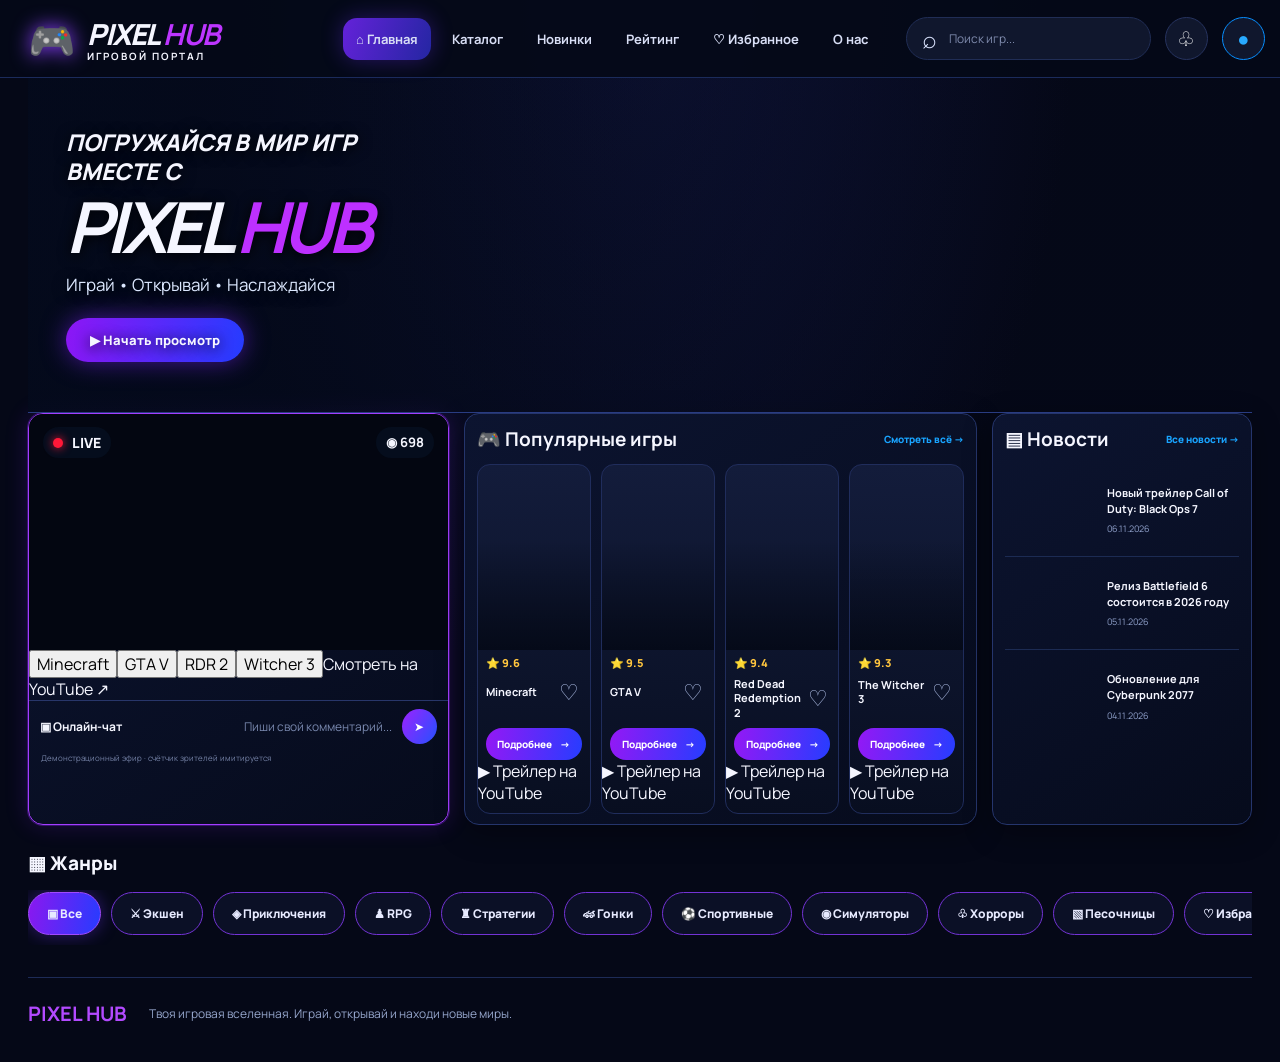
==== commit bedde27c: "Add real YouTube trailers to PIXEL HUB" ====
--- a/index.html
+++ b/index.html
@@ -1 +1 @@
-<!doctype html><html lang="ru"><head><meta charset="UTF-8"><meta name="viewport" content="width=device-width,initial-scale=1"><meta name="theme-color" content="#050817"><title>PIXEL HUB — Игровой портал</title><link rel="preconnect" href="https://fonts.googleapis.com"><link href="https://fonts.googleapis.com/css2?family=Manrope:wght@400;500;600;700;800;900&display=swap" rel="stylesheet"><link rel="stylesheet" href="styles.css"></head><body><header class="topbar" id="top"><a class="brand" href="#top"><span class="brand-icon">🎮</span><span class="brand-word">PIXEL <b>HUB</b><small>ИГРОВОЙ ПОРТАЛ</small></span></a><nav><a class="nav-active" href="#top">⌂ Главная</a><a href="#games">Каталог</a><a href="#news">Новинки</a><a href="#games">Рейтинг</a><a href="#genres" data-fav-link>♡ Избранное</a><a href="#about">О нас</a></nav><div class="top-tools"><label class="search"><span>⌕</span><input id="searchInput" type="search" placeholder="Поиск игр..." aria-label="Поиск игр"></label><button class="round-tool" aria-label="Уведомления">♧</button><a class="user-tool" href="#about" aria-label="Профиль">●</a></div></header><main><section class="hero-banner"><div class="hero-copy"><p class="hero-kicker">ПОГРУЖАЙСЯ В МИР ИГР ВМЕСТЕ С</p><h1>PIXEL <em>HUB</em></h1><p class="hero-tagline">Играй • Открывай • Наслаждайся</p><a class="hero-button" href="#live">▶ Начать просмотр</a></div><div class="hero-scene" aria-hidden="true"><div class="scene-glow"></div><div class="scene-ring"></div><div class="scene-controller">🎮</div><div class="scene-character">◈</div><div class="scene-block">▣</div><div class="scene-car">◆</div><div class="scene-stars">✦　·　✧　·　✦</div></div></section><section class="dashboard"><div class="stream-panel panel" id="live"><div class="panel-video"><iframe id="vkStream" src="https://vkvideo.ru/video_ext.php?oid=-160190425&id=456240553&hash=be12c1ff6c59c5d1&autoplay=1&loop=1&hd=2" title="Minecraft — игровой эфир" allow="autoplay; encrypted-media; fullscreen; picture-in-picture" allowfullscreen loading="lazy"></iframe><div class="video-hud"><span class="live-label"><i></i> LIVE</span><span class="viewer-pill">◉ <strong id="viewerCountOverlay">742</strong></span></div></div><div class="stream-chat"><b>▣ Онлайн-чат</b><span class="chat-placeholder">Пиши свой комментарий...</span><button aria-label="Отправить сообщение">➤</button></div><small class="demo-note">Демонстрационный эфир · счётчик зрителей имитируется</small></div><section class="popular-panel panel" id="games"><div class="panel-heading"><h2>🎮 Популярные игры</h2><a href="#genres">Смотреть всё →</a></div><div class="game-grid" id="gameGrid"><article class="game-card" data-category="survival" data-title="Minecraft" data-description="Исследуй бесконечные миры, строй, выживай и создавай собственные приключения."><div class="game-art art-minecraft"><span>CRAFT YOUR WORLD</span><b>▦</b></div><div class="game-rating">⭐ 9.6</div><div class="game-info"><h3>Minecraft</h3><button class="favorite" aria-label="В избранное" aria-pressed="false">♡</button></div><button class="details-btn">Подробнее <span>→</span></button></article><article class="game-card" data-category="action" data-title="GTA V" data-description="Большой открытый мир, криминальные истории и свобода действий в Лос-Сантосе."><div class="game-art art-gta"><span>GRAND<br>THEFT<br>AUTO V</span></div><div class="game-rating">⭐ 9.5</div><div class="game-info"><h3>GTA V</h3><button class="favorite" aria-label="В избранное" aria-pressed="false">♡</button></div><button class="details-btn">Подробнее <span>→</span></button></article><article class="game-card" data-category="adventure" data-title="Red Dead Redemption 2" data-description="Эпическая история банды ван дер Линде на закате эпохи Дикого Запада."><div class="game-art art-rdr"><span>RED DEAD<br>REDEMPTION II</span></div><div class="game-rating">⭐ 9.4</div><div class="game-info"><h3>Red Dead Redemption 2</h3><button class="favorite" aria-label="В избранное" aria-pressed="false">♡</button></div><button class="details-btn">Подробнее <span>→</span></button></article><article class="game-card" data-category="rpg" data-title="The Witcher 3" data-description="Стань Геральтом из Ривии и отправься на поиски Цири в огромном фэнтезийном мире."><div class="game-art art-witcher"><span>THE WITCHER<br><b>WILD HUNT</b></span></div><div class="game-rating">⭐ 9.3</div><div class="game-info"><h3>The Witcher 3</h3><button class="favorite" aria-label="В избранное" aria-pressed="false">♡</button></div><button class="details-btn">Подробнее <span>→</span></button></article></div><p class="empty-state" id="emptyState" hidden>Ничего не найдено. Попробуй другой запрос.</p></section><aside class="news-panel panel" id="news"><div class="panel-heading"><h2>▤ Новости</h2><a href="#news">Все новости →</a></div><a class="news-item" href="#news"><span class="news-thumb news-one">⚔</span><span><b>Новый трейлер Call of Duty: Black Ops 7</b><small>06.11.2026</small></span></a><a class="news-item" href="#news"><span class="news-thumb news-two">✦</span><span><b>Релиз Battlefield 6 состоится в 2026 году</b><small>05.11.2026</small></span></a><a class="news-item" href="#news"><span class="news-thumb news-three">◈</span><span><b>Обновление для Cyberpunk 2077</b><small>04.11.2026</small></span></a></aside></section><section class="genres" id="genres"><div class="genre-title">▦ Жанры</div><div class="filters" id="filters"><button class="filter active" data-filter="all">▣ Все</button><button class="filter" data-filter="action">⚔ Экшен</button><button class="filter" data-filter="adventure">◈ Приключения</button><button class="filter" data-filter="rpg">♟ RPG</button><button class="filter" data-filter="strategy">♜ Стратегии</button><button class="filter" data-filter="racing">🏎 Гонки</button><button class="filter" data-filter="sports">⚽ Спортивные</button><button class="filter" data-filter="simulator">◉ Симуляторы</button><button class="filter" data-filter="horror">♧ Хорроры</button><button class="filter" data-filter="survival">▧ Песочницы</button><button class="filter" data-filter="favorites">♡ Избранное</button></div></section><section class="about-strip" id="about"><b>PIXEL HUB</b><span>Твоя игровая вселенная. Играй, открывай и находи новые миры.</span></section></main><div class="game-modal" id="gameModal" aria-hidden="true"><div class="modal-backdrop" data-close-modal></div><div class="modal-panel" role="dialog" aria-modal="true" aria-labelledby="modalTitle"><button class="modal-close" data-close-modal aria-label="Закрыть">×</button><div class="eyebrow">PIXEL HUB · КАТАЛОГ</div><h2 id="modalTitle">Название игры</h2><p id="modalDescription"></p><button class="primary-btn modal-done" data-close-modal>Понятно ✓</button></div></div><script src="script.js"></script></body></html>+<!doctype html><html lang="ru"><head><meta charset="UTF-8"><meta name="viewport" content="width=device-width,initial-scale=1"><meta name="theme-color" content="#050817"><title>PIXEL HUB — Игровой портал</title><link rel="preconnect" href="https://fonts.googleapis.com"><link href="https://fonts.googleapis.com/css2?family=Manrope:wght@400;500;600;700;800;900&display=swap" rel="stylesheet"><link rel="stylesheet" href="styles.css"></head><body><header class="topbar" id="top"><a class="brand" href="#top"><span class="brand-icon">🎮</span><span class="brand-word">PIXEL <b>HUB</b><small>ИГРОВОЙ ПОРТАЛ</small></span></a><nav><a class="nav-active" href="#top">⌂ Главная</a><a href="#games">Каталог</a><a href="#news">Новинки</a><a href="#games">Рейтинг</a><a href="#genres" data-fav-link>♡ Избранное</a><a href="#about">О нас</a></nav><div class="top-tools"><label class="search"><span>⌕</span><input id="searchInput" type="search" placeholder="Поиск игр..." aria-label="Поиск игр"></label><button class="round-tool" aria-label="Уведомления">♧</button><a class="user-tool" href="#about" aria-label="Профиль">●</a></div></header><main><section class="hero-banner"><div class="hero-copy"><p class="hero-kicker">ПОГРУЖАЙСЯ В МИР ИГР ВМЕСТЕ С</p><h1>PIXEL <em>HUB</em></h1><p class="hero-tagline">Играй • Открывай • Наслаждайся</p><a class="hero-button" href="#live">▶ Начать просмотр</a></div><div class="hero-scene" aria-hidden="true"><div class="scene-glow"></div><div class="scene-ring"></div><div class="scene-controller">🎮</div><div class="scene-character">◈</div><div class="scene-block">▣</div><div class="scene-car">◆</div><div class="scene-stars">✦　·　✧　·　✦</div></div></section><section class="dashboard"><div class="stream-panel panel" id="live"><div class="panel-video"><iframe id="youtubeStream" src="https://www.youtube-nocookie.com/embed/MmB9b5njVbA?rel=0" title="Minecraft — официальный трейлер" allow="accelerometer; autoplay; clipboard-write; encrypted-media; gyroscope; picture-in-picture; web-share" referrerpolicy="strict-origin-when-cross-origin" allowfullscreen loading="lazy"></iframe><div class="video-hud"><span class="live-label"><i></i> LIVE</span><span class="viewer-pill">◉ <strong id="viewerCountOverlay">742</strong></span></div></div><div class="video-picks" aria-label="Выбрать ролик"><button class="video-pick active" data-video="MmB9b5njVbA" data-title="Minecraft — официальный трейлер">Minecraft</button><button class="video-pick" data-video="QkkoHAzjnUs" data-title="GTA V — официальный трейлер">GTA V</button><button class="video-pick" data-video="eaW0tYpxyp0" data-title="Red Dead Redemption 2 — трейлер №3">RDR 2</button><button class="video-pick" data-video="IGk17XQ7IrQ" data-title="The Witcher 3 — Remastered">Witcher 3</button><a class="youtube-open" id="youtubeOpen" href="https://www.youtube.com/watch?v=MmB9b5njVbA" target="_blank" rel="noopener noreferrer">Смотреть на YouTube ↗</a></div><div class="stream-chat"><b>▣ Онлайн-чат</b><span class="chat-placeholder">Пиши свой комментарий...</span><button aria-label="Отправить сообщение">➤</button></div><small class="demo-note">Демонстрационный эфир · счётчик зрителей имитируется</small></div><section class="popular-panel panel" id="games"><div class="panel-heading"><h2>🎮 Популярные игры</h2><a href="#genres">Смотреть всё →</a></div><div class="game-grid" id="gameGrid"><article class="game-card" data-category="survival" data-title="Minecraft" data-description="Исследуй бесконечные миры, строй, выживай и создавай собственные приключения."><div class="game-art art-minecraft"><span>CRAFT YOUR WORLD</span><b>▦</b></div><div class="game-rating">⭐ 9.6</div><div class="game-info"><h3>Minecraft</h3><button class="favorite" aria-label="В избранное" aria-pressed="false">♡</button></div><button class="details-btn">Подробнее <span>→</span></button><a class="trailer-link" href="https://www.youtube.com/watch?v=MmB9b5njVbA" target="_blank" rel="noopener noreferrer">▶ Трейлер на YouTube</a></article><article class="game-card" data-category="action" data-title="GTA V" data-description="Большой открытый мир, криминальные истории и свобода действий в Лос-Сантосе."><div class="game-art art-gta"><span>GRAND<br>THEFT<br>AUTO V</span></div><div class="game-rating">⭐ 9.5</div><div class="game-info"><h3>GTA V</h3><button class="favorite" aria-label="В избранное" aria-pressed="false">♡</button></div><button class="details-btn">Подробнее <span>→</span></button><a class="trailer-link" href="https://www.youtube.com/watch?v=QkkoHAzjnUs" target="_blank" rel="noopener noreferrer">▶ Трейлер на YouTube</a></article><article class="game-card" data-category="adventure" data-title="Red Dead Redemption 2" data-description="Эпическая история банды ван дер Линде на закате эпохи Дикого Запада."><div class="game-art art-rdr"><span>RED DEAD<br>REDEMPTION II</span></div><div class="game-rating">⭐ 9.4</div><div class="game-info"><h3>Red Dead Redemption 2</h3><button class="favorite" aria-label="В избранное" aria-pressed="false">♡</button></div><button class="details-btn">Подробнее <span>→</span></button><a class="trailer-link" href="https://www.youtube.com/watch?v=eaW0tYpxyp0" target="_blank" rel="noopener noreferrer">▶ Трейлер на YouTube</a></article><article class="game-card" data-category="rpg" data-title="The Witcher 3" data-description="Стань Геральтом из Ривии и отправься на поиски Цири в огромном фэнтезийном мире."><div class="game-art art-witcher"><span>THE WITCHER<br><b>WILD HUNT</b></span></div><div class="game-rating">⭐ 9.3</div><div class="game-info"><h3>The Witcher 3</h3><button class="favorite" aria-label="В избранное" aria-pressed="false">♡</button></div><button class="details-btn">Подробнее <span>→</span></button><a class="trailer-link" href="https://www.youtube.com/watch?v=IGk17XQ7IrQ" target="_blank" rel="noopener noreferrer">▶ Трейлер на YouTube</a></article></div><p class="empty-state" id="emptyState" hidden>Ничего не найдено. Попробуй другой запрос.</p></section><aside class="news-panel panel" id="news"><div class="panel-heading"><h2>▤ Новости</h2><a href="#news">Все новости →</a></div><a class="news-item" href="#news"><span class="news-thumb news-one">⚔</span><span><b>Новый трейлер Call of Duty: Black Ops 7</b><small>06.11.2026</small></span></a><a class="news-item" href="#news"><span class="news-thumb news-two">✦</span><span><b>Релиз Battlefield 6 состоится в 2026 году</b><small>05.11.2026</small></span></a><a class="news-item" href="#news"><span class="news-thumb news-three">◈</span><span><b>Обновление для Cyberpunk 2077</b><small>04.11.2026</small></span></a></aside></section><section class="genres" id="genres"><div class="genre-title">▦ Жанры</div><div class="filters" id="filters"><button class="filter active" data-filter="all">▣ Все</button><button class="filter" data-filter="action">⚔ Экшен</button><button class="filter" data-filter="adventure">◈ Приключения</button><button class="filter" data-filter="rpg">♟ RPG</button><button class="filter" data-filter="strategy">♜ Стратегии</button><button class="filter" data-filter="racing">🏎 Гонки</button><button class="filter" data-filter="sports">⚽ Спортивные</button><button class="filter" data-filter="simulator">◉ Симуляторы</button><button class="filter" data-filter="horror">♧ Хорроры</button><button class="filter" data-filter="survival">▧ Песочницы</button><button class="filter" data-filter="favorites">♡ Избранное</button></div></section><section class="about-strip" id="about"><b>PIXEL HUB</b><span>Твоя игровая вселенная. Играй, открывай и находи новые миры.</span></section></main><div class="game-modal" id="gameModal" aria-hidden="true"><div class="modal-backdrop" data-close-modal></div><div class="modal-panel" role="dialog" aria-modal="true" aria-labelledby="modalTitle"><button class="modal-close" data-close-modal aria-label="Закрыть">×</button><div class="eyebrow">PIXEL HUB · КАТАЛОГ</div><h2 id="modalTitle">Название игры</h2><p id="modalDescription"></p><button class="primary-btn modal-done" data-close-modal>Понятно ✓</button></div></div><script src="script.js"></script></body></html>
--- a/styles.css
+++ b/styles.css
@@ -1 +1,27 @@
-:root{--bg:#050817;--panel:#080e22;--panel2:#101a36;--line:#26366b;--text:#f5f6ff;--muted:#9aa8cb;--blue:#168cff;--purple:#9b35ff;--cyan:#20d9ff}*{box-sizing:border-box}html{scroll-behavior:smooth}body{margin:0;background:radial-gradient(ellipse at 50% 0,#10143b 0,transparent 48%),var(--bg);color:var(--text);font-family:Manrope,Arial,sans-serif;overflow-x:hidden}a{color:inherit;text-decoration:none}button,input{font:inherit}.topbar{height:78px;display:flex;align-items:center;gap:25px;padding:0 max(calc((100% - 1600px)/2),28px);background:#050918f2;border-bottom:1px solid #1b2b5b;position:relative;z-index:5}.brand{display:flex;align-items:center;gap:12px;min-width:290px}.brand-icon{font-size:38px;filter:drop-shadow(0 0 10px #8c40ff)}.brand-word{font-size:29px;font-weight:900;font-style:italic;letter-spacing:-1.5px;white-space:nowrap}.brand-word b{color:#bd35ff}.brand-word small{display:block;font-size:10px;font-style:normal;letter-spacing:2px;font-weight:700;margin-top:-5px}.topbar nav{display:flex;align-items:center;gap:8px;flex:1;justify-content:space-around;white-space:nowrap}.topbar nav a{font-size:13px;font-weight:700;color:#d8def5;padding:12px 13px;border-radius:14px}.topbar nav a:hover,.topbar nav .nav-active{background:linear-gradient(110deg,#6422d9,#2426a2);box-shadow:0 0 22px #6c2cff55}.top-tools{display:flex;align-items:center;gap:14px}.search{height:43px;width:245px;border:1px solid #202d55;background:#10172d;border-radius:30px;display:flex;align-items:center;padding:0 15px;gap:10px;color:#dce5ff}.search span{font-size:25px}.search input{width:100%;border:0;outline:0;background:transparent;color:white;font-size:12px}.search input::placeholder{color:#7f8bad}.round-tool,.user-tool{width:43px;height:43px;border:1px solid #26335f;border-radius:50%;display:grid;place-items:center;background:#10172d;color:white;font-size:20px}.user-tool{border-color:#078eff;color:#28aaff}main{max-width:1600px;margin:auto;padding:0 28px}.hero-banner{height:335px;position:relative;overflow:hidden;display:flex;align-items:center;padding:32px 38px;background:radial-gradient(ellipse at 68% 50%,#7d20e9aa 0,transparent 38%),radial-gradient(ellipse at 50% 20%,#006de8a8,transparent 48%),linear-gradient(105deg,#06152f,#080b24 52%,#160b38);border-bottom:1px solid #293c82}.hero-banner:before{content:"";position:absolute;inset:0;background:repeating-linear-gradient(120deg,transparent 0 35px,#238bff0b 36px 38px),radial-gradient(ellipse at 75% 100%,#a21aff66,transparent 40%)}.hero-copy{position:relative;z-index:2;width:44%;text-shadow:0 2px 14px #000}.hero-kicker{font-size:23px;line-height:1.25;font-weight:800;font-style:italic;margin:0 0 5px;max-width:340px}.hero-copy h1{font-size:clamp(48px,5.5vw,76px);font-style:italic;letter-spacing:-5px;line-height:1;margin:0 0 12px}.hero-copy h1 em{color:#bd30ff}.hero-tagline{font-size:17px;margin:0 0 22px;color:#dce8ff}.hero-button,.primary-btn{display:inline-block;padding:13px 24px;border-radius:30px;background:linear-gradient(100deg,#8d16f5,#253cff);box-shadow:0 0 24px #7c22ff88;font-size:13px;font-weight:800}.hero-scene{position:absolute;inset:0 0 0 35%;overflow:hidden;background:radial-gradient(ellipse at 55% 55%,#0677ff66,transparent 25%),radial-gradient(ellipse at 85% 65%,#a61aff88,transparent 30%)}.hero-scene:before{content:"";position:absolute;inset:0;background:linear-gradient(90deg,#06152f,transparent 30%,#160b3888),repeating-linear-gradient(165deg,transparent 0 46px,#2e9cff16 47px 49px)}.scene-glow{position:absolute;width:430px;height:210px;left:30%;bottom:-110px;border-radius:50%;background:#1c4cff;filter:blur(75px)}.scene-ring{position:absolute;width:560px;height:190px;border:5px solid #a53cffaa;border-radius:50%;left:22%;top:45%;transform:rotate(-17deg);filter:drop-shadow(0 0 15px #a52dff)}.scene-controller{position:absolute;left:38%;top:36px;font-size:170px;transform:rotate(-15deg);filter:drop-shadow(0 0 25px #168fff)}.scene-character{position:absolute;left:8%;top:5px;font-size:180px;color:#7edcff;text-shadow:0 0 20px #087cff;transform:rotate(-12deg)}.scene-block{position:absolute;right:25%;top:24px;font-size:115px;color:#35dfff;text-shadow:0 0 18px #00aaff}.scene-car{position:absolute;right:4%;bottom:30px;font-size:155px;color:#9aabff;text-shadow:0 0 20px #4e60ff;transform:scaleX(1.7) rotate(-8deg)}.scene-stars{position:absolute;right:5%;top:30px;color:#70dcff;font-size:25px;letter-spacing:15px}.dashboard{display:grid;grid-template-columns:minmax(300px,1.05fr) minmax(470px,1.28fr) minmax(245px,.65fr);gap:15px;margin-top:0;align-items:stretch}.panel{background:linear-gradient(145deg,#0c1430,#060b1c);border:1px solid #25356c;border-radius:15px;overflow:hidden;min-width:0;box-shadow:0 8px 30px #0005}.stream-panel{border:1px solid #a33dff;box-shadow:0 0 0 1px #8b24ff55,0 0 23px #8a24ff33}.panel-video{position:relative;aspect-ratio:16/9;background:#030611}.panel-video iframe{width:100%;height:100%;border:0;display:block}.video-hud{position:absolute;inset:13px 14px auto;display:flex;justify-content:space-between;pointer-events:none}.live-label,.viewer-pill{padding:6px 10px;border-radius:18px;background:#071020d9;font-size:14px;font-weight:800}.live-label i{display:inline-block;width:10px;height:10px;border-radius:50%;background:#ff1838;margin-right:6px;box-shadow:0 0 10px #ff1838}.viewer-pill{font-size:13px}.stream-chat{display:flex;align-items:center;gap:10px;padding:8px 11px;border-top:1px solid #28366a;font-size:12px}.stream-chat b{white-space:nowrap}.chat-placeholder{color:#7887ad;flex:1;text-align:right}.stream-chat button{border:0;width:35px;height:35px;border-radius:50%;color:white;background:linear-gradient(120deg,#9d22ff,#2451ff)}.demo-note{display:block;padding:0 12px 8px;color:#7582a6;font-size:8px}.popular-panel,.news-panel{padding:12px 12px 10px}.panel-heading{display:flex;align-items:center;justify-content:space-between;gap:8px;margin:0 0 12px}.panel-heading h2{font-size:19px;margin:0;white-space:nowrap}.panel-heading a{font-size:10px;color:#19a4ff;white-space:nowrap;font-weight:800}.game-grid{display:grid;grid-template-columns:repeat(4,minmax(0,1fr));gap:10px}.game-card{min-width:0;padding:0 0 9px;background:linear-gradient(180deg,#131c3b,#080e20);border:1px solid #202d5c;border-radius:13px;overflow:hidden;display:flex;flex-direction:column}.game-art{height:185px;position:relative;display:grid;place-items:center;overflow:hidden;text-align:center;font-weight:900;text-shadow:0 3px 8px #000}.game-art:before{content:"";position:absolute;inset:0;background:linear-gradient(180deg,transparent 40%,#020611b8)}.game-art span{position:relative;z-index:1;font-size:17px;line-height:1.05;letter-spacing:-.7px}.game-art b{position:absolute;font-size:95px;opacity:.3}.art-minecraft{background:linear-gradient(160deg,#83c7ff,#3d9150 48%,#192e34)}.art-minecraft span{align-self:start;margin-top:14px;color:#fff;text-shadow:2px 3px #1d2a2d}.art-minecraft b{bottom:15px;color:#8deaff}.art-gta{background:radial-gradient(circle at 70% 25%,#ffcf76,#a43c2d 45%,#171c3c)}.art-gta span{font-size:25px;color:white;text-shadow:3px 3px #111}.art-rdr{background:linear-gradient(155deg,#f4a33f,#a62e20 50%,#251322)}.art-rdr span{font-family:Georgia,serif;font-size:19px;color:#ffe3b4}.art-witcher{background:radial-gradient(circle at 50% 30%,#c7c9c6,#6a777b 28%,#1b2639 72%)}.art-witcher span{font-family:Georgia,serif;font-size:22px;color:#f4f0e7}.game-rating{font-size:11px;padding:5px 8px;color:#ffc53e;font-weight:900}.game-info{display:flex;align-items:center;justify-content:space-between;gap:4px;padding:2px 8px 8px;min-height:39px}.game-info h3{font-size:11px;line-height:1.3;margin:0}.favorite{border:0;background:transparent;color:#a9b8df;font-size:22px;cursor:pointer;padding:0 3px}.favorite[aria-pressed=true]{color:#ff56c7}.details-btn{margin:auto 8px 0;border:0;border-radius:22px;padding:9px 8px;background:linear-gradient(100deg,#9518f5,#263dff);color:white;font-size:10px;font-weight:800;cursor:pointer}.details-btn span{margin-left:6px}.news-panel{padding:12px}.news-item{display:flex;gap:10px;align-items:center;padding:10px 0;border-bottom:1px solid #1c2b53;min-height:93px}.news-item:last-child{border-bottom:0}.news-thumb{width:92px;height:72px;flex:none;border-radius:9px;display:grid;place-items:center;font-size:30px;color:white;text-shadow:0 0 12px white}.news-one{background:linear-gradient(140deg,#194b7a,#17213d 55%,#6c2b7c)}.news-two{background:linear-gradient(140deg,#c36b37,#3c405a 55%,#152b4d)}.news-three{background:linear-gradient(140deg,#05aeb5,#6e2a9c 55%,#151a3b)}.news-item b{font-size:11px;line-height:1.45;display:block}.news-item small{display:block;color:#91a2cc;font-size:9px;margin-top:6px}.genres{padding:25px 0 32px}.genre-title{font-size:19px;font-weight:900;margin-bottom:14px}.filters{display:flex;gap:10px;overflow-x:auto;padding:2px 0 10px;scrollbar-width:thin}.filter{flex:none;border:1px solid #7333d5;background:#0b1026;color:#e7eaff;border-radius:25px;padding:12px 18px;font-size:12px;font-weight:800;cursor:pointer}.filter.active,.filter:hover{background:linear-gradient(100deg,#8b18ef,#263cff);box-shadow:0 0 18px #6e31ff66;border-color:#a14aff}.empty-state{color:var(--muted);padding:15px}.about-strip{border-top:1px solid #1d2b57;padding:22px 0 35px;display:flex;gap:22px;align-items:center;color:#95a5cb;font-size:12px}.about-strip b{font-size:20px;color:#b34aff}.game-modal{position:fixed;inset:0;z-index:20;display:none;align-items:center;justify-content:center;padding:20px}.game-modal.open{display:flex}.modal-backdrop{position:absolute;inset:0;background:#02040bdc;backdrop-filter:blur(8px)}.modal-panel{position:relative;width:min(440px,100%);padding:28px;border:1px solid #8e3dff;border-radius:18px;background:#0c1430;box-shadow:0 0 50px #7027ff55;z-index:1}.modal-panel h2{font-size:25px}.modal-panel p{color:#b2bfdf;line-height:1.7;font-size:13px}.modal-close{position:absolute;right:14px;top:10px;border:0;background:none;color:white;font-size:28px;cursor:pointer}.modal-done{border:0;color:white;cursor:pointer}.eyebrow{color:#34d4ff;font-size:10px;letter-spacing:2px;font-weight:900}@media(max-width:1250px){.topbar{padding:0 18px;gap:12px}.brand{min-width:205px}.brand-word{font-size:23px}.topbar nav a{font-size:11px;padding:10px 8px}.search{width:180px}.dashboard{grid-template-columns:minmax(260px,.9fr) minmax(420px,1.3fr)}.news-panel{grid-column:1/-1;display:grid;grid-template-columns:repeat(3,1fr);gap:10px}.news-panel .panel-heading{grid-column:1/-1}.news-item{border:0}}@media(max-width:820px){.topbar{height:auto;min-height:70px;flex-wrap:wrap;padding:10px 16px}.brand{min-width:0;flex:1}.topbar nav{order:3;width:100%;overflow:auto;justify-content:flex-start}.top-tools{gap:7px}.search{width:min(38vw,210px)}main{padding:0 15px}.hero-banner{height:300px;padding:25px}.hero-copy{width:58%}.hero-kicker{font-size:18px}.hero-copy h1{font-size:54px}.scene-controller{font-size:120px;left:35%}.scene-character{font-size:125px}.scene-block{font-size:85px}.scene-car{font-size:100px}.dashboard{grid-template-columns:1fr 1fr}.stream-panel{grid-column:1/-1}.popular-panel{grid-column:1/-1}.news-panel{grid-column:1/-1}.game-art{height:220px}}@media(max-width:540px){.brand-icon{font-size:30px}.brand-word{font-size:20px}.brand-word small{font-size:8px}.top-tools .round-tool{display:none}.search{width:42vw;height:38px}.user-tool{width:38px;height:38px}.topbar nav{gap:3px}.topbar nav a{font-size:10px;padding:9px}.hero-banner{height:275px;padding:20px 17px}.hero-copy{width:75%}.hero-kicker{font-size:16px;max-width:230px}.hero-copy h1{font-size:48px;letter-spacing:-3px}.hero-tagline{font-size:12px}.hero-button{font-size:11px;padding:11px 17px}.hero-scene{left:25%;opacity:.75}.scene-controller{font-size:90px;left:30%;top:85px}.scene-character{font-size:90px;left:4%}.scene-block{font-size:60px;right:12%}.scene-car{font-size:75px;right:0}.dashboard{grid-template-columns:1fr;gap:12px}.stream-panel,.popular-panel,.news-panel{grid-column:auto}.panel-heading h2{font-size:16px}.game-grid{grid-template-columns:repeat(2,minmax(0,1fr));gap:9px}.game-art{height:175px}.game-art span{font-size:17px}.news-panel{display:block}.news-item{min-height:78px}.news-thumb{width:80px;height:62px}.filter{padding:10px 14px;font-size:11px}.genres{padding-top:20px}.about-strip{align-items:flex-start;flex-direction:column;gap:7px}}+:root{--bg:#050817;--panel:#080e22;--panel2:#101a36;--line:#26366b;--text:#f5f6ff;--muted:#9aa8cb;--blue:#168cff;--purple:#9b35ff;--cyan:#20d9ff}*{box-sizing:border-box}html{scroll-behavior:smooth}body{margin:0;background:radial-gradient(ellipse at 50% 0,#10143b 0,transparent 48%),var(--bg);color:var(--text);font-family:Manrope,Arial,sans-serif;overflow-x:hidden}a{color:inherit;text-decoration:none}button,input{font:inherit}.topbar{height:78px;display:flex;align-items:center;gap:25px;padding:0 max(calc((100% - 1600px)/2),28px);background:#050918f2;border-bottom:1px solid #1b2b5b;position:relative;z-index:5}.brand{display:flex;align-items:center;gap:12px;min-width:290px}.brand-icon{font-size:38px;filter:drop-shadow(0 0 10px #8c40ff)}.brand-word{font-size:29px;font-weight:900;font-style:italic;letter-spacing:-1.5px;white-space:nowrap}.brand-word b{color:#bd35ff}.brand-word small{display:block;font-size:10px;font-style:normal;letter-spacing:2px;font-weight:700;margin-top:-5px}.topbar nav{display:flex;align-items:center;gap:8px;flex:1;justify-content:space-around;white-space:nowrap}.topbar nav a{font-size:13px;font-weight:700;color:#d8def5;padding:12px 13px;border-radius:14px}.topbar nav a:hover,.topbar nav .nav-active{background:linear-gradient(110deg,#6422d9,#2426a2);box-shadow:0 0 22px #6c2cff55}.top-tools{display:flex;align-items:center;gap:14px}.search{height:43px;width:245px;border:1px solid #202d55;background:#10172d;border-radius:30px;display:flex;align-items:center;padding:0 15px;gap:10px;color:#dce5ff}.search span{font-size:25px}.search input{width:100%;border:0;outline:0;background:transparent;color:white;font-size:12px}.search input::placeholder{color:#7f8bad}.round-tool,.user-tool{width:43px;height:43px;border:1px solid #26335f;border-radius:50%;display:grid;place-items:center;background:#10172d;color:white;font-size:20px}.user-tool{border-color:#078eff;color:#28aaff}main{max-width:1600px;margin:auto;padding:0 28px}.hero-banner{height:335px;position:relative;overflow:hidden;display:flex;align-items:center;padding:32px 38px;background:radial-gradient(ellipse at 68% 50%,#7d20e9aa 0,transparent 38%),radial-gradient(ellipse at 50% 20%,#006de8a8,transparent 48%),linear-gradient(105deg,#06152f,#080b24 52%,#160b38);border-bottom:1px solid #293c82}.hero-banner:before{content:"";position:absolute;inset:0;background:repeating-linear-gradient(120deg,transparent 0 35px,#238bff0b 36px 38px),radial-gradient(ellipse at 75% 100%,#a21aff66,transparent 40%)}.hero-copy{position:relative;z-index:2;width:44%;text-shadow:0 2px 14px #000}.hero-kicker{font-size:23px;line-height:1.25;font-weight:800;font-style:italic;margin:0 0 5px;max-width:340px}.hero-copy h1{font-size:clamp(48px,5.5vw,76px);font-style:italic;letter-spacing:-5px;line-height:1;margin:0 0 12px}.hero-copy h1 em{color:#bd30ff}.hero-tagline{font-size:17px;margin:0 0 22px;color:#dce8ff}.hero-button,.primary-btn{display:inline-block;padding:13px 24px;border-radius:30px;background:linear-gradient(100deg,#8d16f5,#253cff);box-shadow:0 0 24px #7c22ff88;font-size:13px;font-weight:800}.hero-scene{position:absolute;inset:0 0 0 35%;overflow:hidden;background:radial-gradient(ellipse at 55% 55%,#0677ff66,transparent 25%),radial-gradient(ellipse at 85% 65%,#a61aff88,transparent 30%)}.hero-scene:before{content:"";position:absolute;inset:0;background:linear-gradient(90deg,#06152f,transparent 30%,#160b3888),repeating-linear-gradient(165deg,transparent 0 46px,#2e9cff16 47px 49px)}.scene-glow{position:absolute;width:430px;height:210px;left:30%;bottom:-110px;border-radius:50%;background:#1c4cff;filter:blur(75px)}.scene-ring{position:absolute;width:560px;height:190px;border:5px solid #a53cffaa;border-radius:50%;left:22%;top:45%;transform:rotate(-17deg);filter:drop-shadow(0 0 15px #a52dff)}.scene-controller{position:absolute;left:38%;top:36px;font-size:170px;transform:rotate(-15deg);filter:drop-shadow(0 0 25px #168fff)}.scene-character{position:absolute;left:8%;top:5px;font-size:180px;color:#7edcff;text-shadow:0 0 20px #087cff;transform:rotate(-12deg)}.scene-block{position:absolute;right:25%;top:24px;font-size:115px;color:#35dfff;text-shadow:0 0 18px #00aaff}.scene-car{position:absolute;right:4%;bottom:30px;font-size:155px;color:#9aabff;text-shadow:0 0 20px #4e60ff;transform:scaleX(1.7) rotate(-8deg)}.scene-stars{position:absolute;right:5%;top:30px;color:#70dcff;font-size:25px;letter-spacing:15px}.dashboard{display:grid;grid-template-columns:minmax(300px,1.05fr) minmax(470px,1.28fr) minmax(245px,.65fr);gap:15px;margin-top:0;align-items:stretch}.panel{background:linear-gradient(145deg,#0c1430,#060b1c);border:1px solid #25356c;border-radius:15px;overflow:hidden;min-width:0;box-shadow:0 8px 30px #0005}.stream-panel{border:1px solid #a33dff;box-shadow:0 0 0 1px #8b24ff55,0 0 23px #8a24ff33}.panel-video{position:relative;aspect-ratio:16/9;background:#030611}.panel-video iframe{width:100%;height:100%;border:0;display:block}.video-hud{position:absolute;inset:13px 14px auto;display:flex;justify-content:space-between;pointer-events:none}.live-label,.viewer-pill{padding:6px 10px;border-radius:18px;background:#071020d9;font-size:14px;font-weight:800}.live-label i{display:inline-block;width:10px;height:10px;border-radius:50%;background:#ff1838;margin-right:6px;box-shadow:0 0 10px #ff1838}.viewer-pill{font-size:13px}.stream-chat{display:flex;align-items:center;gap:10px;padding:8px 11px;border-top:1px solid #28366a;font-size:12px}.stream-chat b{white-space:nowrap}.chat-placeholder{color:#7887ad;flex:1;text-align:right}.stream-chat button{border:0;width:35px;height:35px;border-radius:50%;color:white;background:linear-gradient(120deg,#9d22ff,#2451ff)}.demo-note{display:block;padding:0 12px 8px;color:#7582a6;font-size:8px}.popular-panel,.news-panel{padding:12px 12px 10px}.panel-heading{display:flex;align-items:center;justify-content:space-between;gap:8px;margin:0 0 12px}.panel-heading h2{font-size:19px;margin:0;white-space:nowrap}.panel-heading a{font-size:10px;color:#19a4ff;white-space:nowrap;font-weight:800}.game-grid{display:grid;grid-template-columns:repeat(4,minmax(0,1fr));gap:10px}.game-card{min-width:0;padding:0 0 9px;background:linear-gradient(180deg,#131c3b,#080e20);border:1px solid #202d5c;border-radius:13px;overflow:hidden;display:flex;flex-direction:column}.game-art{height:185px;position:relative;display:grid;place-items:center;overflow:hidden;text-align:center;font-weight:900;text-shadow:0 3px 8px #000}.game-art:before{content:"";position:absolute;inset:0;background:linear-gradient(180deg,transparent 40%,#020611b8)}.game-art span{position:relative;z-index:1;font-size:17px;line-height:1.05;letter-spacing:-.7px}.game-art b{position:absolute;font-size:95px;opacity:.3}.art-minecraft{background:linear-gradient(160deg,#83c7ff,#3d9150 48%,#192e34)}.art-minecraft span{align-self:start;margin-top:14px;color:#fff;text-shadow:2px 3px #1d2a2d}.art-minecraft b{bottom:15px;color:#8deaff}.art-gta{background:radial-gradient(circle at 70% 25%,#ffcf76,#a43c2d 45%,#171c3c)}.art-gta span{font-size:25px;color:white;text-shadow:3px 3px #111}.art-rdr{background:linear-gradient(155deg,#f4a33f,#a62e20 50%,#251322)}.art-rdr span{font-family:Georgia,serif;font-size:19px;color:#ffe3b4}.art-witcher{background:radial-gradient(circle at 50% 30%,#c7c9c6,#6a777b 28%,#1b2639 72%)}.art-witcher span{font-family:Georgia,serif;font-size:22px;color:#f4f0e7}.game-rating{font-size:11px;padding:5px 8px;color:#ffc53e;font-weight:900}.game-info{display:flex;align-items:center;justify-content:space-between;gap:4px;padding:2px 8px 8px;min-height:39px}.game-info h3{font-size:11px;line-height:1.3;margin:0}.favorite{border:0;background:transparent;color:#a9b8df;font-size:22px;cursor:pointer;padding:0 3px}.favorite[aria-pressed=true]{color:#ff56c7}.details-btn{margin:auto 8px 0;border:0;border-radius:22px;padding:9px 8px;background:linear-gradient(100deg,#9518f5,#263dff);color:white;font-size:10px;font-weight:800;cursor:pointer}.details-btn span{margin-left:6px}.news-panel{padding:12px}.news-item{display:flex;gap:10px;align-items:center;padding:10px 0;border-bottom:1px solid #1c2b53;min-height:93px}.news-item:last-child{border-bottom:0}.news-thumb{width:92px;height:72px;flex:none;border-radius:9px;display:grid;place-items:center;font-size:30px;color:white;text-shadow:0 0 12px white}.news-one{background:linear-gradient(140deg,#194b7a,#17213d 55%,#6c2b7c)}.news-two{background:linear-gradient(140deg,#c36b37,#3c405a 55%,#152b4d)}.news-three{background:linear-gradient(140deg,#05aeb5,#6e2a9c 55%,#151a3b)}.news-item b{font-size:11px;line-height:1.45;display:block}.news-item small{display:block;color:#91a2cc;font-size:9px;margin-top:6px}.genres{padding:25px 0 32px}.genre-title{font-size:19px;font-weight:900;margin-bottom:14px}.filters{display:flex;gap:10px;overflow-x:auto;padding:2px 0 10px;scrollbar-width:thin}.filter{flex:none;border:1px solid #7333d5;background:#0b1026;color:#e7eaff;border-radius:25px;padding:12px 18px;font-size:12px;font-weight:800;cursor:pointer}.filter.active,.filter:hover{background:linear-gradient(100deg,#8b18ef,#263cff);box-shadow:0 0 18px #6e31ff66;border-color:#a14aff}.empty-state{color:var(--muted);padding:15px}.about-strip{border-top:1px solid #1d2b57;padding:22px 0 35px;display:flex;gap:22px;align-items:center;color:#95a5cb;font-size:12px}.about-strip b{font-size:20px;color:#b34aff}.game-modal{position:fixed;inset:0;z-index:20;display:none;align-items:center;justify-content:center;padding:20px}.game-modal.open{display:flex}.modal-backdrop{position:absolute;inset:0;background:#02040bdc;backdrop-filter:blur(8px)}.modal-panel{position:relative;width:min(440px,100%);padding:28px;border:1px solid #8e3dff;border-radius:18px;background:#0c1430;box-shadow:0 0 50px #7027ff55;z-index:1}.modal-panel h2{font-size:25px}.modal-panel p{color:#b2bfdf;line-height:1.7;font-size:13px}.modal-close{position:absolute;right:14px;top:10px;border:0;background:none;color:white;font-size:28px;cursor:pointer}.modal-done{border:0;color:white;cursor:pointer}.eyebrow{color:#34d4ff;font-size:10px;letter-spacing:2px;font-weight:900}@media(max-width:1250px){.topbar{padding:0 18px;gap:12px}.brand{min-width:205px}.brand-word{font-size:23px}.topbar nav a{font-size:11px;padding:10px 8px}.search{width:180px}.dashboard{grid-template-columns:minmax(260px,.9fr) minmax(420px,1.3fr)}.news-panel{grid-column:1/-1;display:grid;grid-template-columns:repeat(3,1fr);gap:10px}.news-panel .panel-heading{grid-column:1/-1}.news-item{border:0}}@media(max-width:820px){.topbar{height:auto;min-height:70px;flex-wrap:wrap;padding:10px 16px}.brand{min-width:0;flex:1}.topbar nav{order:3;width:100%;overflow:auto;justify-content:flex-start}.top-tools{gap:7px}.search{width:min(38vw,210px)}main{padding:0 15px}.hero-banner{height:300px;padding:25px}.hero-copy{width:58%}.hero-kicker{font-size:18px}.hero-copy h1{font-size:54px}.scene-controller{font-size:120px;left:35%}.scene-character{font-size:125px}.scene-block{font-size:85px}.scene-car{font-size:100px}.dashboard{grid-template-columns:1fr 1fr}.stream-panel{grid-column:1/-1}.popular-panel{grid-column:1/-1}.news-panel{grid-column:1/-1}.game-art{height:220px}}@media(max-width:540px){.brand-icon{font-size:30px}.brand-word{font-size:20px}.brand-word small{font-size:8px}.top-tools .round-tool{display:none}.search{width:42vw;height:38px}.user-tool{width:38px;height:38px}.topbar nav{gap:3px}.topbar nav a{font-size:10px;padding:9px}.hero-banner{height:275px;padding:20px 17px}.hero-copy{width:75%}.hero-kicker{font-size:16px;max-width:230px}.hero-copy h1{font-size:48px;letter-spacing:-3px}.hero-tagline{font-size:12px}.hero-button{font-size:11px;padding:11px 17px}.hero-scene{left:25%;opacity:.75}.scene-controller{font-size:90px;left:30%;top:85px}.scene-character{font-size:90px;left:4%}.scene-block{font-size:60px;right:12%}.scene-car{font-size:75px;right:0}.dashboard{grid-template-columns:1fr;gap:12px}.stream-panel,.popular-panel,.news-panel{grid-column:auto}.panel-heading h2{font-size:16px}.game-grid{grid-template-columns:repeat(2,minmax(0,1fr));gap:9px}.game-art{height:175px}.game-art span{font-size:17px}.news-panel{display:block}.news-item{min-height:78px}.news-thumb{width:80px;height:62px}.filter{padding:10px 14px;font-size:11px}.genres{padding-top:20px}.about-strip{align-items:flex-start;flex-direction:column;gap:7px}}
+/* Approved reference artwork: actual extracted images, not CSS placeholders */
+.hero-banner{background-image:linear-gradient(90deg,rgba(4,12,31,.92) 0%,rgba(4,12,31,.52) 34%,rgba(4,12,31,.02) 68%),url("assets/hero.svg");background-size:cover;background-position:center;background-repeat:no-repeat}
+.hero-banner:before{background:linear-gradient(90deg,rgba(3,10,28,.15),transparent 65%)}
+.hero-scene{display:none}
+.game-art{background-image:url("assets/covers.svg");background-size:400% 100%;background-repeat:no-repeat}
+.game-art span,.game-art b{display:none}
+.art-minecraft{background-position:0 0}.art-gta{background-position:33.333% 0}.art-rdr{background-position:66.666% 0}.art-witcher{background-position:100% 0}
+.news-thumb{background-image:url("assets/news.svg");background-size:300% 100%;background-repeat:no-repeat;font-size:0}
+.news-one{background-position:0 0}.news-two{background-position:50% 0}.news-three{background-position:100% 0}
+@media(max-width:540px){.hero-banner{background-position:58% center}.hero-banner:before{background:linear-gradient(90deg,rgba(3,10,28,.82),rgba(3,10,28,.15))}}
+
+
+/* Real game artwork from public game-store CDNs — no drawn placeholder art */
+.hero-banner{background-image:linear-gradient(90deg,rgba(4,10,28,.88) 0%,rgba(4,10,28,.56) 38%,rgba(4,10,28,.08) 78%),url("https://cdn.akamai.steamstatic.com/steam/apps/1091500/library_hero.jpg");background-size:cover;background-position:center 42%;background-repeat:no-repeat}
+.hero-scene{display:none}
+.game-art{background-size:cover;background-position:center;background-repeat:no-repeat}
+.game-art span,.game-art b{display:none}
+.art-minecraft{background-image:url("https://www.minecraft.net/content/dam/minecraftnet/games/minecraft/key-art/Minecraft_PC_Bundle_.Net_1170x500.jpg")}
+.art-gta{background-image:url("https://cdn.akamai.steamstatic.com/steam/apps/271590/header.jpg")}
+.art-rdr{background-image:url("https://cdn.akamai.steamstatic.com/steam/apps/1174180/header.jpg")}
+.art-witcher{background-image:url("https://cdn.akamai.steamstatic.com/steam/apps/292030/header.jpg")}
+.news-thumb{display:block;background-size:cover;background-position:center;background-repeat:no-repeat;font-size:0}
+.news-one{background-image:url("https://cdn.akamai.steamstatic.com/steam/apps/1938090/header.jpg")}
+.news-two{background-image:url("https://cdn.akamai.steamstatic.com/steam/apps/2358720/header.jpg")}
+.news-three{background-image:url("https://cdn.akamai.steamstatic.com/steam/apps/1091500/header.jpg")}
+@media(max-width:540px){.hero-banner{background-position:58% center}}
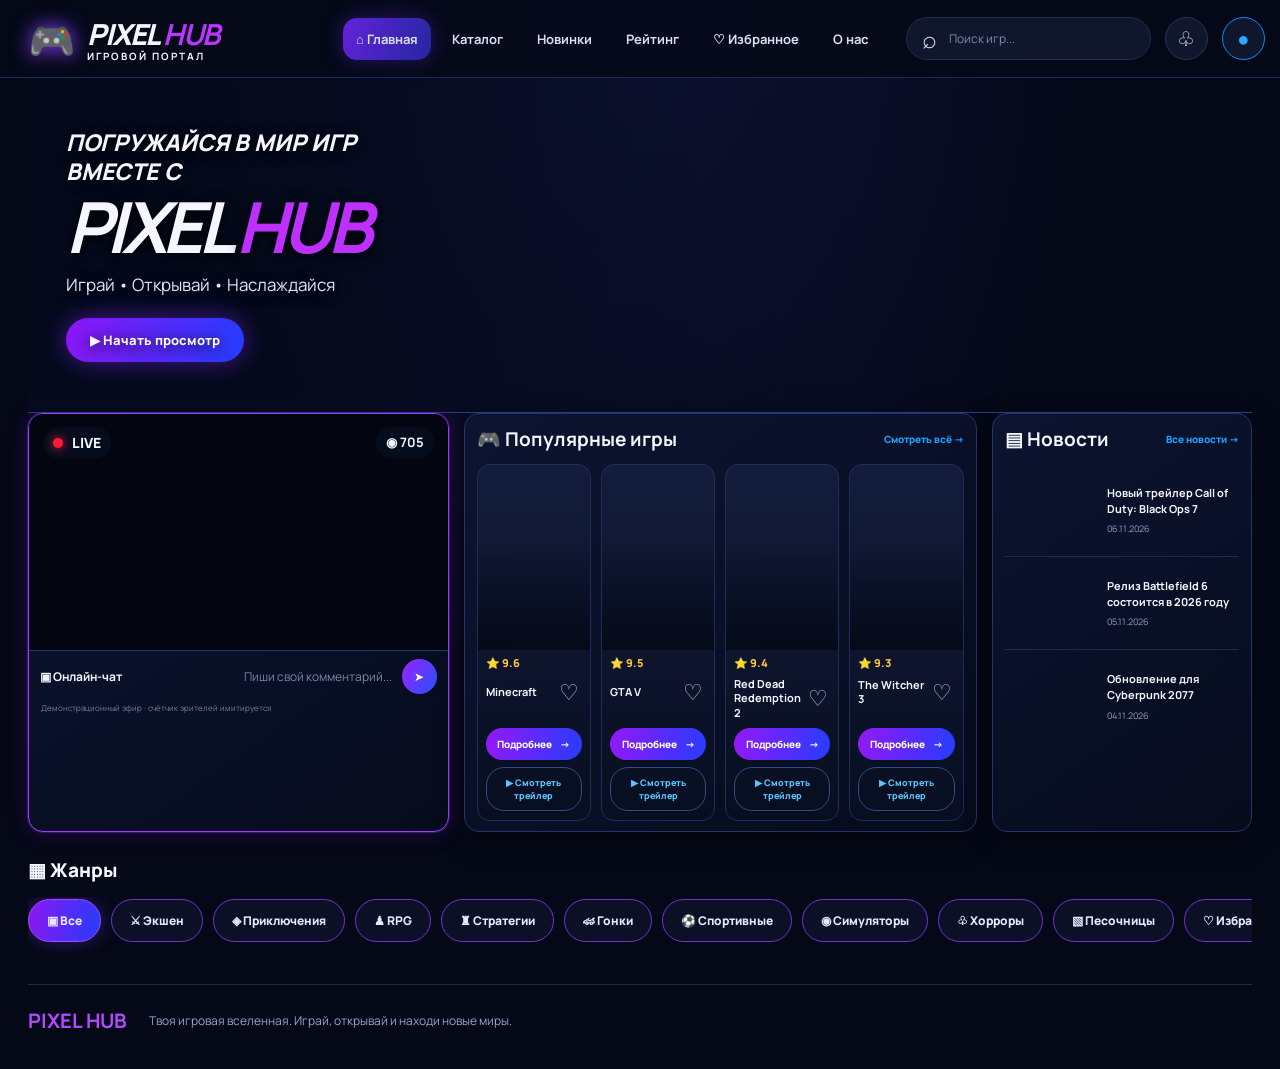
==== commit 24624fa8: "Restore VK live and link game/news videos to YouTube" ====
--- a/index.html
+++ b/index.html
@@ -1 +1 @@
-<!doctype html><html lang="ru"><head><meta charset="UTF-8"><meta name="viewport" content="width=device-width,initial-scale=1"><meta name="theme-color" content="#050817"><title>PIXEL HUB — Игровой портал</title><link rel="preconnect" href="https://fonts.googleapis.com"><link href="https://fonts.googleapis.com/css2?family=Manrope:wght@400;500;600;700;800;900&display=swap" rel="stylesheet"><link rel="stylesheet" href="styles.css"></head><body><header class="topbar" id="top"><a class="brand" href="#top"><span class="brand-icon">🎮</span><span class="brand-word">PIXEL <b>HUB</b><small>ИГРОВОЙ ПОРТАЛ</small></span></a><nav><a class="nav-active" href="#top">⌂ Главная</a><a href="#games">Каталог</a><a href="#news">Новинки</a><a href="#games">Рейтинг</a><a href="#genres" data-fav-link>♡ Избранное</a><a href="#about">О нас</a></nav><div class="top-tools"><label class="search"><span>⌕</span><input id="searchInput" type="search" placeholder="Поиск игр..." aria-label="Поиск игр"></label><button class="round-tool" aria-label="Уведомления">♧</button><a class="user-tool" href="#about" aria-label="Профиль">●</a></div></header><main><section class="hero-banner"><div class="hero-copy"><p class="hero-kicker">ПОГРУЖАЙСЯ В МИР ИГР ВМЕСТЕ С</p><h1>PIXEL <em>HUB</em></h1><p class="hero-tagline">Играй • Открывай • Наслаждайся</p><a class="hero-button" href="#live">▶ Начать просмотр</a></div><div class="hero-scene" aria-hidden="true"><div class="scene-glow"></div><div class="scene-ring"></div><div class="scene-controller">🎮</div><div class="scene-character">◈</div><div class="scene-block">▣</div><div class="scene-car">◆</div><div class="scene-stars">✦　·　✧　·　✦</div></div></section><section class="dashboard"><div class="stream-panel panel" id="live"><div class="panel-video"><iframe id="youtubeStream" src="https://www.youtube-nocookie.com/embed/MmB9b5njVbA?rel=0" title="Minecraft — официальный трейлер" allow="accelerometer; autoplay; clipboard-write; encrypted-media; gyroscope; picture-in-picture; web-share" referrerpolicy="strict-origin-when-cross-origin" allowfullscreen loading="lazy"></iframe><div class="video-hud"><span class="live-label"><i></i> LIVE</span><span class="viewer-pill">◉ <strong id="viewerCountOverlay">742</strong></span></div></div><div class="video-picks" aria-label="Выбрать ролик"><button class="video-pick active" data-video="MmB9b5njVbA" data-title="Minecraft — официальный трейлер">Minecraft</button><button class="video-pick" data-video="QkkoHAzjnUs" data-title="GTA V — официальный трейлер">GTA V</button><button class="video-pick" data-video="eaW0tYpxyp0" data-title="Red Dead Redemption 2 — трейлер №3">RDR 2</button><button class="video-pick" data-video="IGk17XQ7IrQ" data-title="The Witcher 3 — Remastered">Witcher 3</button><a class="youtube-open" id="youtubeOpen" href="https://www.youtube.com/watch?v=MmB9b5njVbA" target="_blank" rel="noopener noreferrer">Смотреть на YouTube ↗</a></div><div class="stream-chat"><b>▣ Онлайн-чат</b><span class="chat-placeholder">Пиши свой комментарий...</span><button aria-label="Отправить сообщение">➤</button></div><small class="demo-note">Демонстрационный эфир · счётчик зрителей имитируется</small></div><section class="popular-panel panel" id="games"><div class="panel-heading"><h2>🎮 Популярные игры</h2><a href="#genres">Смотреть всё →</a></div><div class="game-grid" id="gameGrid"><article class="game-card" data-category="survival" data-title="Minecraft" data-description="Исследуй бесконечные миры, строй, выживай и создавай собственные приключения."><div class="game-art art-minecraft"><span>CRAFT YOUR WORLD</span><b>▦</b></div><div class="game-rating">⭐ 9.6</div><div class="game-info"><h3>Minecraft</h3><button class="favorite" aria-label="В избранное" aria-pressed="false">♡</button></div><button class="details-btn">Подробнее <span>→</span></button><a class="trailer-link" href="https://www.youtube.com/watch?v=MmB9b5njVbA" target="_blank" rel="noopener noreferrer">▶ Трейлер на YouTube</a></article><article class="game-card" data-category="action" data-title="GTA V" data-description="Большой открытый мир, криминальные истории и свобода действий в Лос-Сантосе."><div class="game-art art-gta"><span>GRAND<br>THEFT<br>AUTO V</span></div><div class="game-rating">⭐ 9.5</div><div class="game-info"><h3>GTA V</h3><button class="favorite" aria-label="В избранное" aria-pressed="false">♡</button></div><button class="details-btn">Подробнее <span>→</span></button><a class="trailer-link" href="https://www.youtube.com/watch?v=QkkoHAzjnUs" target="_blank" rel="noopener noreferrer">▶ Трейлер на YouTube</a></article><article class="game-card" data-category="adventure" data-title="Red Dead Redemption 2" data-description="Эпическая история банды ван дер Линде на закате эпохи Дикого Запада."><div class="game-art art-rdr"><span>RED DEAD<br>REDEMPTION II</span></div><div class="game-rating">⭐ 9.4</div><div class="game-info"><h3>Red Dead Redemption 2</h3><button class="favorite" aria-label="В избранное" aria-pressed="false">♡</button></div><button class="details-btn">Подробнее <span>→</span></button><a class="trailer-link" href="https://www.youtube.com/watch?v=eaW0tYpxyp0" target="_blank" rel="noopener noreferrer">▶ Трейлер на YouTube</a></article><article class="game-card" data-category="rpg" data-title="The Witcher 3" data-description="Стань Геральтом из Ривии и отправься на поиски Цири в огромном фэнтезийном мире."><div class="game-art art-witcher"><span>THE WITCHER<br><b>WILD HUNT</b></span></div><div class="game-rating">⭐ 9.3</div><div class="game-info"><h3>The Witcher 3</h3><button class="favorite" aria-label="В избранное" aria-pressed="false">♡</button></div><button class="details-btn">Подробнее <span>→</span></button><a class="trailer-link" href="https://www.youtube.com/watch?v=IGk17XQ7IrQ" target="_blank" rel="noopener noreferrer">▶ Трейлер на YouTube</a></article></div><p class="empty-state" id="emptyState" hidden>Ничего не найдено. Попробуй другой запрос.</p></section><aside class="news-panel panel" id="news"><div class="panel-heading"><h2>▤ Новости</h2><a href="#news">Все новости →</a></div><a class="news-item" href="#news"><span class="news-thumb news-one">⚔</span><span><b>Новый трейлер Call of Duty: Black Ops 7</b><small>06.11.2026</small></span></a><a class="news-item" href="#news"><span class="news-thumb news-two">✦</span><span><b>Релиз Battlefield 6 состоится в 2026 году</b><small>05.11.2026</small></span></a><a class="news-item" href="#news"><span class="news-thumb news-three">◈</span><span><b>Обновление для Cyberpunk 2077</b><small>04.11.2026</small></span></a></aside></section><section class="genres" id="genres"><div class="genre-title">▦ Жанры</div><div class="filters" id="filters"><button class="filter active" data-filter="all">▣ Все</button><button class="filter" data-filter="action">⚔ Экшен</button><button class="filter" data-filter="adventure">◈ Приключения</button><button class="filter" data-filter="rpg">♟ RPG</button><button class="filter" data-filter="strategy">♜ Стратегии</button><button class="filter" data-filter="racing">🏎 Гонки</button><button class="filter" data-filter="sports">⚽ Спортивные</button><button class="filter" data-filter="simulator">◉ Симуляторы</button><button class="filter" data-filter="horror">♧ Хорроры</button><button class="filter" data-filter="survival">▧ Песочницы</button><button class="filter" data-filter="favorites">♡ Избранное</button></div></section><section class="about-strip" id="about"><b>PIXEL HUB</b><span>Твоя игровая вселенная. Играй, открывай и находи новые миры.</span></section></main><div class="game-modal" id="gameModal" aria-hidden="true"><div class="modal-backdrop" data-close-modal></div><div class="modal-panel" role="dialog" aria-modal="true" aria-labelledby="modalTitle"><button class="modal-close" data-close-modal aria-label="Закрыть">×</button><div class="eyebrow">PIXEL HUB · КАТАЛОГ</div><h2 id="modalTitle">Название игры</h2><p id="modalDescription"></p><button class="primary-btn modal-done" data-close-modal>Понятно ✓</button></div></div><script src="script.js"></script></body></html>+<!doctype html><html lang="ru"><head><meta charset="UTF-8"><meta name="viewport" content="width=device-width,initial-scale=1"><meta name="theme-color" content="#050817"><title>PIXEL HUB — Игровой портал</title><link rel="preconnect" href="https://fonts.googleapis.com"><link href="https://fonts.googleapis.com/css2?family=Manrope:wght@400;500;600;700;800;900&display=swap" rel="stylesheet"><link rel="stylesheet" href="styles.css"></head><body><header class="topbar" id="top"><a class="brand" href="#top"><span class="brand-icon">🎮</span><span class="brand-word">PIXEL <b>HUB</b><small>ИГРОВОЙ ПОРТАЛ</small></span></a><nav><a class="nav-active" href="#top">⌂ Главная</a><a href="#games">Каталог</a><a href="#news">Новинки</a><a href="#games">Рейтинг</a><a href="#genres" data-fav-link>♡ Избранное</a><a href="#about">О нас</a></nav><div class="top-tools"><label class="search"><span>⌕</span><input id="searchInput" type="search" placeholder="Поиск игр..." aria-label="Поиск игр"></label><button class="round-tool" aria-label="Уведомления">♧</button><a class="user-tool" href="#about" aria-label="Профиль">●</a></div></header><main><section class="hero-banner"><div class="hero-copy"><p class="hero-kicker">ПОГРУЖАЙСЯ В МИР ИГР ВМЕСТЕ С</p><h1>PIXEL <em>HUB</em></h1><p class="hero-tagline">Играй • Открывай • Наслаждайся</p><a class="hero-button" href="#live">▶ Начать просмотр</a></div><div class="hero-scene" aria-hidden="true"><div class="scene-glow"></div><div class="scene-ring"></div><div class="scene-controller">🎮</div><div class="scene-character">◈</div><div class="scene-block">▣</div><div class="scene-car">◆</div><div class="scene-stars">✦　·　✧　·　✦</div></div></section><section class="dashboard"><div class="stream-panel panel" id="live"><div class="panel-video"><iframe id="vkStream" src="https://vkvideo.ru/video_ext.php?oid=-160190425&id=456240553&hash=be12c1ff6c59c5d1&autoplay=1&loop=1&hd=2" title="Minecraft — игровой эфир" allow="autoplay; encrypted-media; fullscreen; picture-in-picture" allowfullscreen loading="lazy"></iframe><div class="video-hud"><span class="live-label"><i></i> LIVE</span><span class="viewer-pill">◉ <strong id="viewerCountOverlay">742</strong></span></div></div><div class="stream-chat"><b>▣ Онлайн-чат</b><span class="chat-placeholder">Пиши свой комментарий...</span><button aria-label="Отправить сообщение">➤</button></div><small class="demo-note">Демонстрационный эфир · счётчик зрителей имитируется</small></div><section class="popular-panel panel" id="games"><div class="panel-heading"><h2>🎮 Популярные игры</h2><a href="#genres">Смотреть всё →</a></div><div class="game-grid" id="gameGrid"><article class="game-card" data-category="survival" data-title="Minecraft" data-description="Исследуй бесконечные миры, строй, выживай и создавай собственные приключения."><div class="game-art art-minecraft"><span>CRAFT YOUR WORLD</span><b>▦</b></div><div class="game-rating">⭐ 9.6</div><div class="game-info"><h3>Minecraft</h3><button class="favorite" aria-label="В избранное" aria-pressed="false">♡</button></div><button class="details-btn">Подробнее <span>→</span></button><a class="trailer-link" href="https://www.youtube.com/watch?v=MmB9b5njVbA" target="_blank" rel="noopener noreferrer">▶ Смотреть трейлер</a></article><article class="game-card" data-category="action" data-title="GTA V" data-description="Большой открытый мир, криминальные истории и свобода действий в Лос-Сантосе."><div class="game-art art-gta"><span>GRAND<br>THEFT<br>AUTO V</span></div><div class="game-rating">⭐ 9.5</div><div class="game-info"><h3>GTA V</h3><button class="favorite" aria-label="В избранное" aria-pressed="false">♡</button></div><button class="details-btn">Подробнее <span>→</span></button><a class="trailer-link" href="https://www.youtube.com/watch?v=QkkoHAzjnUs" target="_blank" rel="noopener noreferrer">▶ Смотреть трейлер</a></article><article class="game-card" data-category="adventure" data-title="Red Dead Redemption 2" data-description="Эпическая история банды ван дер Линде на закате эпохи Дикого Запада."><div class="game-art art-rdr"><span>RED DEAD<br>REDEMPTION II</span></div><div class="game-rating">⭐ 9.4</div><div class="game-info"><h3>Red Dead Redemption 2</h3><button class="favorite" aria-label="В избранное" aria-pressed="false">♡</button></div><button class="details-btn">Подробнее <span>→</span></button><a class="trailer-link" href="https://www.youtube.com/watch?v=eaW0tYpxyp0" target="_blank" rel="noopener noreferrer">▶ Смотреть трейлер</a></article><article class="game-card" data-category="rpg" data-title="The Witcher 3" data-description="Стань Геральтом из Ривии и отправься на поиски Цири в огромном фэнтезийном мире."><div class="game-art art-witcher"><span>THE WITCHER<br><b>WILD HUNT</b></span></div><div class="game-rating">⭐ 9.3</div><div class="game-info"><h3>The Witcher 3</h3><button class="favorite" aria-label="В избранное" aria-pressed="false">♡</button></div><button class="details-btn">Подробнее <span>→</span></button><a class="trailer-link" href="https://www.youtube.com/watch?v=IGk17XQ7IrQ" target="_blank" rel="noopener noreferrer">▶ Смотреть трейлер</a></article></div><p class="empty-state" id="emptyState" hidden>Ничего не найдено. Попробуй другой запрос.</p></section><aside class="news-panel panel" id="news"><div class="panel-heading"><h2>▤ Новости</h2><a href="#news">Все новости →</a></div><a class="news-item" href="https://www.youtube.com/results?search_query=Call+of+Duty+Black+Ops+7+official+trailer" target="_blank" rel="noopener noreferrer" aria-label="Смотреть на YouTube: Новый трейлер Call of Duty: Black Ops 7"><span class="news-thumb news-one">⚔</span><span><b>Новый трейлер Call of Duty: Black Ops 7</b><small>06.11.2026</small></span></a><a class="news-item" href="https://www.youtube.com/results?search_query=Battlefield+6+official+trailer" target="_blank" rel="noopener noreferrer" aria-label="Смотреть на YouTube: Релиз Battlefield 6 состоится в 2026 году"><span class="news-thumb news-two">✦</span><span><b>Релиз Battlefield 6 состоится в 2026 году</b><small>05.11.2026</small></span></a><a class="news-item" href="https://www.youtube.com/results?search_query=Cyberpunk+2077+official+update+trailer" target="_blank" rel="noopener noreferrer" aria-label="Смотреть на YouTube: Обновление для Cyberpunk 2077"><span class="news-thumb news-three">◈</span><span><b>Обновление для Cyberpunk 2077</b><small>04.11.2026</small></span></a></aside></section><section class="genres" id="genres"><div class="genre-title">▦ Жанры</div><div class="filters" id="filters"><button class="filter active" data-filter="all">▣ Все</button><button class="filter" data-filter="action">⚔ Экшен</button><button class="filter" data-filter="adventure">◈ Приключения</button><button class="filter" data-filter="rpg">♟ RPG</button><button class="filter" data-filter="strategy">♜ Стратегии</button><button class="filter" data-filter="racing">🏎 Гонки</button><button class="filter" data-filter="sports">⚽ Спортивные</button><button class="filter" data-filter="simulator">◉ Симуляторы</button><button class="filter" data-filter="horror">♧ Хорроры</button><button class="filter" data-filter="survival">▧ Песочницы</button><button class="filter" data-filter="favorites">♡ Избранное</button></div></section><section class="about-strip" id="about"><b>PIXEL HUB</b><span>Твоя игровая вселенная. Играй, открывай и находи новые миры.</span></section></main><div class="game-modal" id="gameModal" aria-hidden="true"><div class="modal-backdrop" data-close-modal></div><div class="modal-panel" role="dialog" aria-modal="true" aria-labelledby="modalTitle"><button class="modal-close" data-close-modal aria-label="Закрыть">×</button><div class="eyebrow">PIXEL HUB · КАТАЛОГ</div><h2 id="modalTitle">Название игры</h2><p id="modalDescription"></p><button class="primary-btn modal-done" data-close-modal>Понятно ✓</button></div></div><script src="script.js"></script></body></html>
--- a/styles.css
+++ b/styles.css
@@ -25,3 +25,13 @@
 .news-two{background-image:url("https://cdn.akamai.steamstatic.com/steam/apps/2358720/header.jpg")}
 .news-three{background-image:url("https://cdn.akamai.steamstatic.com/steam/apps/1091500/header.jpg")}
 @media(max-width:540px){.hero-banner{background-position:58% center}}
+
+
+/* YouTube trailer selector and direct game-card links */
+.video-picks{display:flex;align-items:center;gap:7px;flex-wrap:wrap;padding:10px 11px;border-top:1px solid #202e5c;background:#080f25}
+.video-pick{border:1px solid #344477;background:#101a36;color:#dce6ff;border-radius:18px;padding:7px 10px;font-size:10px;font-weight:800;cursor:pointer}
+.video-pick.active,.video-pick:hover{border-color:#a33dff;background:linear-gradient(100deg,#7621ce,#2342bd);color:#fff;box-shadow:0 0 12px #7621ce55}
+.youtube-open{margin-left:auto;color:#28baff;font-size:10px;font-weight:800;white-space:nowrap}
+.trailer-link{display:block;margin:7px 8px 0;padding:8px 5px;border:1px solid #344b83;border-radius:18px;text-align:center;color:#56c8ff;font-size:9px;font-weight:800;transition:.2s}
+.trailer-link:hover{border-color:#a33dff;background:#25104a;color:#fff}
+@media(max-width:540px){.video-picks{gap:6px}.video-pick{font-size:9px;padding:7px 9px}.youtube-open{margin-left:0;width:100%;padding:5px 2px}.trailer-link{font-size:10px}}
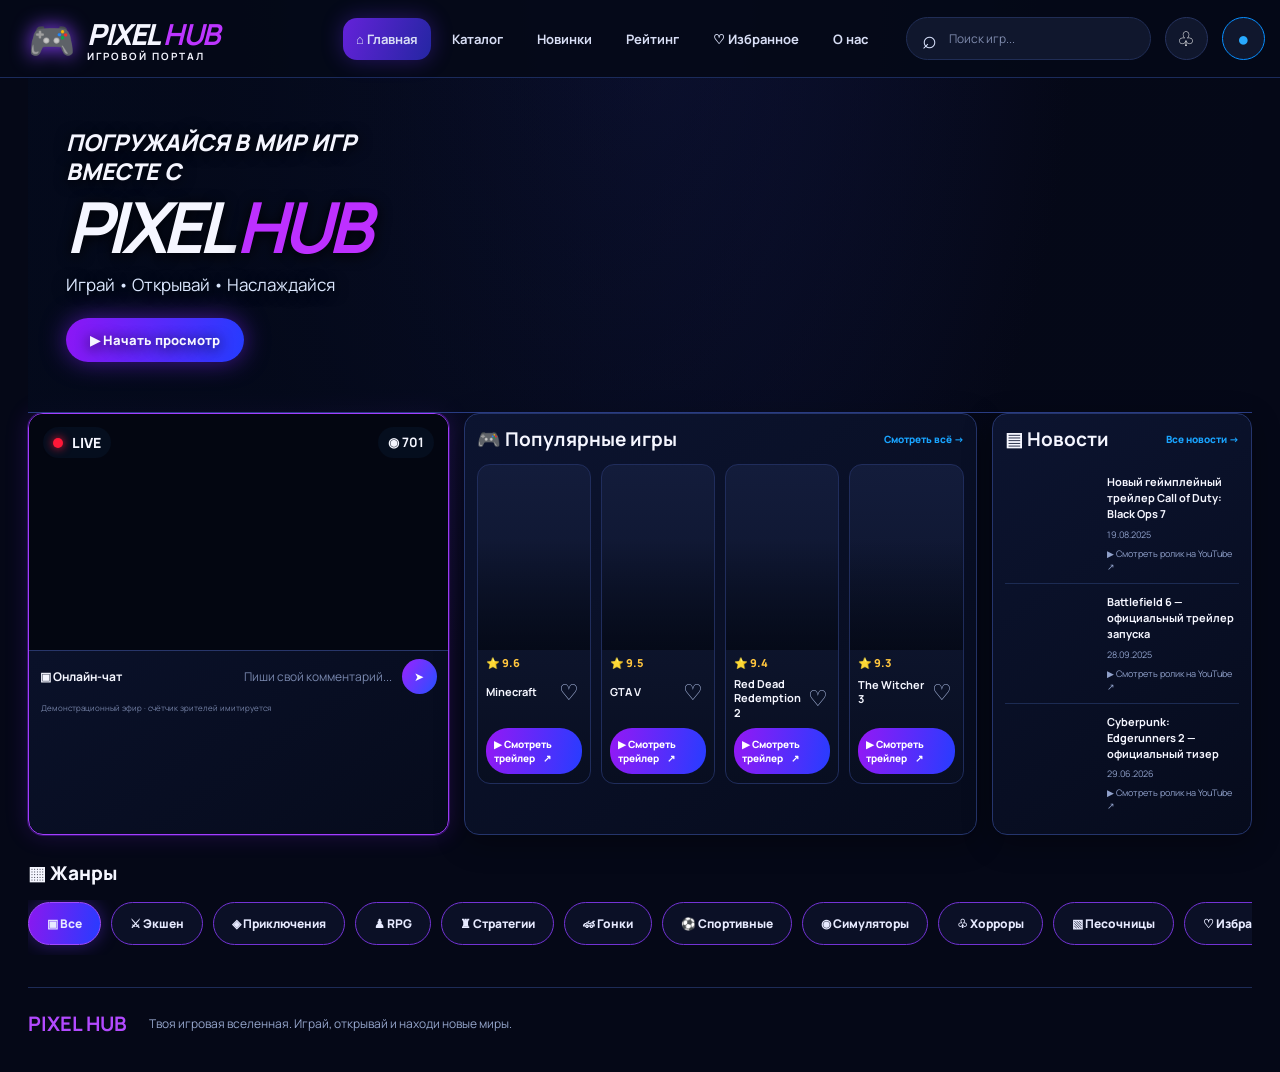
==== commit d69ea404: "Use clear direct YouTube watch links on game and news cards" ====
--- a/index.html
+++ b/index.html
@@ -1 +1 @@
-<!doctype html><html lang="ru"><head><meta charset="UTF-8"><meta name="viewport" content="width=device-width,initial-scale=1"><meta name="theme-color" content="#050817"><title>PIXEL HUB — Игровой портал</title><link rel="preconnect" href="https://fonts.googleapis.com"><link href="https://fonts.googleapis.com/css2?family=Manrope:wght@400;500;600;700;800;900&display=swap" rel="stylesheet"><link rel="stylesheet" href="styles.css"></head><body><header class="topbar" id="top"><a class="brand" href="#top"><span class="brand-icon">🎮</span><span class="brand-word">PIXEL <b>HUB</b><small>ИГРОВОЙ ПОРТАЛ</small></span></a><nav><a class="nav-active" href="#top">⌂ Главная</a><a href="#games">Каталог</a><a href="#news">Новинки</a><a href="#games">Рейтинг</a><a href="#genres" data-fav-link>♡ Избранное</a><a href="#about">О нас</a></nav><div class="top-tools"><label class="search"><span>⌕</span><input id="searchInput" type="search" placeholder="Поиск игр..." aria-label="Поиск игр"></label><button class="round-tool" aria-label="Уведомления">♧</button><a class="user-tool" href="#about" aria-label="Профиль">●</a></div></header><main><section class="hero-banner"><div class="hero-copy"><p class="hero-kicker">ПОГРУЖАЙСЯ В МИР ИГР ВМЕСТЕ С</p><h1>PIXEL <em>HUB</em></h1><p class="hero-tagline">Играй • Открывай • Наслаждайся</p><a class="hero-button" href="#live">▶ Начать просмотр</a></div><div class="hero-scene" aria-hidden="true"><div class="scene-glow"></div><div class="scene-ring"></div><div class="scene-controller">🎮</div><div class="scene-character">◈</div><div class="scene-block">▣</div><div class="scene-car">◆</div><div class="scene-stars">✦　·　✧　·　✦</div></div></section><section class="dashboard"><div class="stream-panel panel" id="live"><div class="panel-video"><iframe id="vkStream" src="https://vkvideo.ru/video_ext.php?oid=-160190425&id=456240553&hash=be12c1ff6c59c5d1&autoplay=1&loop=1&hd=2" title="Minecraft — игровой эфир" allow="autoplay; encrypted-media; fullscreen; picture-in-picture" allowfullscreen loading="lazy"></iframe><div class="video-hud"><span class="live-label"><i></i> LIVE</span><span class="viewer-pill">◉ <strong id="viewerCountOverlay">742</strong></span></div></div><div class="stream-chat"><b>▣ Онлайн-чат</b><span class="chat-placeholder">Пиши свой комментарий...</span><button aria-label="Отправить сообщение">➤</button></div><small class="demo-note">Демонстрационный эфир · счётчик зрителей имитируется</small></div><section class="popular-panel panel" id="games"><div class="panel-heading"><h2>🎮 Популярные игры</h2><a href="#genres">Смотреть всё →</a></div><div class="game-grid" id="gameGrid"><article class="game-card" data-category="survival" data-title="Minecraft" data-description="Исследуй бесконечные миры, строй, выживай и создавай собственные приключения."><div class="game-art art-minecraft"><span>CRAFT YOUR WORLD</span><b>▦</b></div><div class="game-rating">⭐ 9.6</div><div class="game-info"><h3>Minecraft</h3><button class="favorite" aria-label="В избранное" aria-pressed="false">♡</button></div><button class="details-btn">Подробнее <span>→</span></button><a class="trailer-link" href="https://www.youtube.com/watch?v=MmB9b5njVbA" target="_blank" rel="noopener noreferrer">▶ Смотреть трейлер</a></article><article class="game-card" data-category="action" data-title="GTA V" data-description="Большой открытый мир, криминальные истории и свобода действий в Лос-Сантосе."><div class="game-art art-gta"><span>GRAND<br>THEFT<br>AUTO V</span></div><div class="game-rating">⭐ 9.5</div><div class="game-info"><h3>GTA V</h3><button class="favorite" aria-label="В избранное" aria-pressed="false">♡</button></div><button class="details-btn">Подробнее <span>→</span></button><a class="trailer-link" href="https://www.youtube.com/watch?v=QkkoHAzjnUs" target="_blank" rel="noopener noreferrer">▶ Смотреть трейлер</a></article><article class="game-card" data-category="adventure" data-title="Red Dead Redemption 2" data-description="Эпическая история банды ван дер Линде на закате эпохи Дикого Запада."><div class="game-art art-rdr"><span>RED DEAD<br>REDEMPTION II</span></div><div class="game-rating">⭐ 9.4</div><div class="game-info"><h3>Red Dead Redemption 2</h3><button class="favorite" aria-label="В избранное" aria-pressed="false">♡</button></div><button class="details-btn">Подробнее <span>→</span></button><a class="trailer-link" href="https://www.youtube.com/watch?v=eaW0tYpxyp0" target="_blank" rel="noopener noreferrer">▶ Смотреть трейлер</a></article><article class="game-card" data-category="rpg" data-title="The Witcher 3" data-description="Стань Геральтом из Ривии и отправься на поиски Цири в огромном фэнтезийном мире."><div class="game-art art-witcher"><span>THE WITCHER<br><b>WILD HUNT</b></span></div><div class="game-rating">⭐ 9.3</div><div class="game-info"><h3>The Witcher 3</h3><button class="favorite" aria-label="В избранное" aria-pressed="false">♡</button></div><button class="details-btn">Подробнее <span>→</span></button><a class="trailer-link" href="https://www.youtube.com/watch?v=IGk17XQ7IrQ" target="_blank" rel="noopener noreferrer">▶ Смотреть трейлер</a></article></div><p class="empty-state" id="emptyState" hidden>Ничего не найдено. Попробуй другой запрос.</p></section><aside class="news-panel panel" id="news"><div class="panel-heading"><h2>▤ Новости</h2><a href="#news">Все новости →</a></div><a class="news-item" href="https://www.youtube.com/results?search_query=Call+of+Duty+Black+Ops+7+official+trailer" target="_blank" rel="noopener noreferrer" aria-label="Смотреть на YouTube: Новый трейлер Call of Duty: Black Ops 7"><span class="news-thumb news-one">⚔</span><span><b>Новый трейлер Call of Duty: Black Ops 7</b><small>06.11.2026</small></span></a><a class="news-item" href="https://www.youtube.com/results?search_query=Battlefield+6+official+trailer" target="_blank" rel="noopener noreferrer" aria-label="Смотреть на YouTube: Релиз Battlefield 6 состоится в 2026 году"><span class="news-thumb news-two">✦</span><span><b>Релиз Battlefield 6 состоится в 2026 году</b><small>05.11.2026</small></span></a><a class="news-item" href="https://www.youtube.com/results?search_query=Cyberpunk+2077+official+update+trailer" target="_blank" rel="noopener noreferrer" aria-label="Смотреть на YouTube: Обновление для Cyberpunk 2077"><span class="news-thumb news-three">◈</span><span><b>Обновление для Cyberpunk 2077</b><small>04.11.2026</small></span></a></aside></section><section class="genres" id="genres"><div class="genre-title">▦ Жанры</div><div class="filters" id="filters"><button class="filter active" data-filter="all">▣ Все</button><button class="filter" data-filter="action">⚔ Экшен</button><button class="filter" data-filter="adventure">◈ Приключения</button><button class="filter" data-filter="rpg">♟ RPG</button><button class="filter" data-filter="strategy">♜ Стратегии</button><button class="filter" data-filter="racing">🏎 Гонки</button><button class="filter" data-filter="sports">⚽ Спортивные</button><button class="filter" data-filter="simulator">◉ Симуляторы</button><button class="filter" data-filter="horror">♧ Хорроры</button><button class="filter" data-filter="survival">▧ Песочницы</button><button class="filter" data-filter="favorites">♡ Избранное</button></div></section><section class="about-strip" id="about"><b>PIXEL HUB</b><span>Твоя игровая вселенная. Играй, открывай и находи новые миры.</span></section></main><div class="game-modal" id="gameModal" aria-hidden="true"><div class="modal-backdrop" data-close-modal></div><div class="modal-panel" role="dialog" aria-modal="true" aria-labelledby="modalTitle"><button class="modal-close" data-close-modal aria-label="Закрыть">×</button><div class="eyebrow">PIXEL HUB · КАТАЛОГ</div><h2 id="modalTitle">Название игры</h2><p id="modalDescription"></p><button class="primary-btn modal-done" data-close-modal>Понятно ✓</button></div></div><script src="script.js"></script></body></html>+<!doctype html><html lang="ru"><head><meta charset="UTF-8"><meta name="viewport" content="width=device-width,initial-scale=1"><meta name="theme-color" content="#050817"><title>PIXEL HUB — Игровой портал</title><link rel="preconnect" href="https://fonts.googleapis.com"><link href="https://fonts.googleapis.com/css2?family=Manrope:wght@400;500;600;700;800;900&display=swap" rel="stylesheet"><link rel="stylesheet" href="styles.css"></head><body><header class="topbar" id="top"><a class="brand" href="#top"><span class="brand-icon">🎮</span><span class="brand-word">PIXEL <b>HUB</b><small>ИГРОВОЙ ПОРТАЛ</small></span></a><nav><a class="nav-active" href="#top">⌂ Главная</a><a href="#games">Каталог</a><a href="#news">Новинки</a><a href="#games">Рейтинг</a><a href="#genres" data-fav-link>♡ Избранное</a><a href="#about">О нас</a></nav><div class="top-tools"><label class="search"><span>⌕</span><input id="searchInput" type="search" placeholder="Поиск игр..." aria-label="Поиск игр"></label><button class="round-tool" aria-label="Уведомления">♧</button><a class="user-tool" href="#about" aria-label="Профиль">●</a></div></header><main><section class="hero-banner"><div class="hero-copy"><p class="hero-kicker">ПОГРУЖАЙСЯ В МИР ИГР ВМЕСТЕ С</p><h1>PIXEL <em>HUB</em></h1><p class="hero-tagline">Играй • Открывай • Наслаждайся</p><a class="hero-button" href="#live">▶ Начать просмотр</a></div><div class="hero-scene" aria-hidden="true"><div class="scene-glow"></div><div class="scene-ring"></div><div class="scene-controller">🎮</div><div class="scene-character">◈</div><div class="scene-block">▣</div><div class="scene-car">◆</div><div class="scene-stars">✦　·　✧　·　✦</div></div></section><section class="dashboard"><div class="stream-panel panel" id="live"><div class="panel-video"><iframe id="vkStream" src="https://vkvideo.ru/video_ext.php?oid=-160190425&id=456240553&hash=be12c1ff6c59c5d1&autoplay=1&loop=1&hd=2" title="Minecraft — игровой эфир" allow="autoplay; encrypted-media; fullscreen; picture-in-picture" allowfullscreen loading="lazy"></iframe><div class="video-hud"><span class="live-label"><i></i> LIVE</span><span class="viewer-pill">◉ <strong id="viewerCountOverlay">742</strong></span></div></div><div class="stream-chat"><b>▣ Онлайн-чат</b><span class="chat-placeholder">Пиши свой комментарий...</span><button aria-label="Отправить сообщение">➤</button></div><small class="demo-note">Демонстрационный эфир · счётчик зрителей имитируется</small></div><section class="popular-panel panel" id="games"><div class="panel-heading"><h2>🎮 Популярные игры</h2><a href="#genres">Смотреть всё →</a></div><div class="game-grid" id="gameGrid"><article class="game-card" data-category="survival" data-title="Minecraft" data-description="Исследуй бесконечные миры, строй, выживай и создавай собственные приключения."><div class="game-art art-minecraft"><span>CRAFT YOUR WORLD</span><b>▦</b></div><div class="game-rating">⭐ 9.6</div><div class="game-info"><h3>Minecraft</h3><button class="favorite" aria-label="В избранное" aria-pressed="false">♡</button></div><a class="details-btn trailer-link" href="https://www.youtube.com/watch?v=MmB9b5njVbA" target="_blank" rel="noopener noreferrer" aria-label="Смотреть трейлер Minecraft на YouTube">▶ Смотреть трейлер <span>↗</span></a></article><article class="game-card" data-category="action" data-title="GTA V" data-description="Большой открытый мир, криминальные истории и свобода действий в Лос-Сантосе."><div class="game-art art-gta"><span>GRAND<br>THEFT<br>AUTO V</span></div><div class="game-rating">⭐ 9.5</div><div class="game-info"><h3>GTA V</h3><button class="favorite" aria-label="В избранное" aria-pressed="false">♡</button></div><a class="details-btn trailer-link" href="https://www.youtube.com/watch?v=QkkoHAzjnUs" target="_blank" rel="noopener noreferrer" aria-label="Смотреть трейлер GTA V на YouTube">▶ Смотреть трейлер <span>↗</span></a></article><article class="game-card" data-category="adventure" data-title="Red Dead Redemption 2" data-description="Эпическая история банды ван дер Линде на закате эпохи Дикого Запада."><div class="game-art art-rdr"><span>RED DEAD<br>REDEMPTION II</span></div><div class="game-rating">⭐ 9.4</div><div class="game-info"><h3>Red Dead Redemption 2</h3><button class="favorite" aria-label="В избранное" aria-pressed="false">♡</button></div><a class="details-btn trailer-link" href="https://www.youtube.com/watch?v=eaW0tYpxyp0" target="_blank" rel="noopener noreferrer" aria-label="Смотреть трейлер Red Dead Redemption 2 на YouTube">▶ Смотреть трейлер <span>↗</span></a></article><article class="game-card" data-category="rpg" data-title="The Witcher 3" data-description="Стань Геральтом из Ривии и отправься на поиски Цири в огромном фэнтезийном мире."><div class="game-art art-witcher"><span>THE WITCHER<br><b>WILD HUNT</b></span></div><div class="game-rating">⭐ 9.3</div><div class="game-info"><h3>The Witcher 3</h3><button class="favorite" aria-label="В избранное" aria-pressed="false">♡</button></div><a class="details-btn trailer-link" href="https://www.youtube.com/watch?v=IGk17XQ7IrQ" target="_blank" rel="noopener noreferrer" aria-label="Смотреть трейлер The Witcher 3 на YouTube">▶ Смотреть трейлер <span>↗</span></a></article></div><p class="empty-state" id="emptyState" hidden>Ничего не найдено. Попробуй другой запрос.</p></section><aside class="news-panel panel" id="news"><div class="panel-heading"><h2>▤ Новости</h2><a href="#news">Все новости →</a></div><a class="news-item" href="https://www.youtube.com/watch?v=9txkGBj_trg" target="_blank" rel="noopener noreferrer" aria-label="Смотреть на YouTube: Новый геймплейный трейлер Call of Duty: Black Ops 7"><span class="news-thumb news-one">⚔</span><span><b>Новый геймплейный трейлер Call of Duty: Black Ops 7</b><small>19.08.2025</small><small class="news-watch">▶ Смотреть ролик на YouTube ↗</small></span></a><a class="news-item" href="https://www.youtube.com/watch?v=EunkRPRzECg" target="_blank" rel="noopener noreferrer" aria-label="Смотреть на YouTube: Battlefield 6 — официальный трейлер запуска"><span class="news-thumb news-two">✦</span><span><b>Battlefield 6 — официальный трейлер запуска</b><small>28.09.2025</small><small class="news-watch">▶ Смотреть ролик на YouTube ↗</small></span></a><a class="news-item" href="https://www.youtube.com/watch?v=mV7451mcw-E" target="_blank" rel="noopener noreferrer" aria-label="Смотреть на YouTube: Cyberpunk: Edgerunners 2 — официальный тизер"><span class="news-thumb news-three">◈</span><span><b>Cyberpunk: Edgerunners 2 — официальный тизер</b><small>29.06.2026</small><small class="news-watch">▶ Смотреть ролик на YouTube ↗</small></span></a></aside></section><section class="genres" id="genres"><div class="genre-title">▦ Жанры</div><div class="filters" id="filters"><button class="filter active" data-filter="all">▣ Все</button><button class="filter" data-filter="action">⚔ Экшен</button><button class="filter" data-filter="adventure">◈ Приключения</button><button class="filter" data-filter="rpg">♟ RPG</button><button class="filter" data-filter="strategy">♜ Стратегии</button><button class="filter" data-filter="racing">🏎 Гонки</button><button class="filter" data-filter="sports">⚽ Спортивные</button><button class="filter" data-filter="simulator">◉ Симуляторы</button><button class="filter" data-filter="horror">♧ Хорроры</button><button class="filter" data-filter="survival">▧ Песочницы</button><button class="filter" data-filter="favorites">♡ Избранное</button></div></section><section class="about-strip" id="about"><b>PIXEL HUB</b><span>Твоя игровая вселенная. Играй, открывай и находи новые миры.</span></section></main><div class="game-modal" id="gameModal" aria-hidden="true"><div class="modal-backdrop" data-close-modal></div><div class="modal-panel" role="dialog" aria-modal="true" aria-labelledby="modalTitle"><button class="modal-close" data-close-modal aria-label="Закрыть">×</button><div class="eyebrow">PIXEL HUB · КАТАЛОГ</div><h2 id="modalTitle">Название игры</h2><p id="modalDescription"></p><button class="primary-btn modal-done" data-close-modal>Понятно ✓</button></div></div><script src="script.js"></script></body></html>
--- a/styles.css
+++ b/styles.css
@@ -25,13 +25,3 @@
 .news-two{background-image:url("https://cdn.akamai.steamstatic.com/steam/apps/2358720/header.jpg")}
 .news-three{background-image:url("https://cdn.akamai.steamstatic.com/steam/apps/1091500/header.jpg")}
 @media(max-width:540px){.hero-banner{background-position:58% center}}
-
-
-/* YouTube trailer selector and direct game-card links */
-.video-picks{display:flex;align-items:center;gap:7px;flex-wrap:wrap;padding:10px 11px;border-top:1px solid #202e5c;background:#080f25}
-.video-pick{border:1px solid #344477;background:#101a36;color:#dce6ff;border-radius:18px;padding:7px 10px;font-size:10px;font-weight:800;cursor:pointer}
-.video-pick.active,.video-pick:hover{border-color:#a33dff;background:linear-gradient(100deg,#7621ce,#2342bd);color:#fff;box-shadow:0 0 12px #7621ce55}
-.youtube-open{margin-left:auto;color:#28baff;font-size:10px;font-weight:800;white-space:nowrap}
-.trailer-link{display:block;margin:7px 8px 0;padding:8px 5px;border:1px solid #344b83;border-radius:18px;text-align:center;color:#56c8ff;font-size:9px;font-weight:800;transition:.2s}
-.trailer-link:hover{border-color:#a33dff;background:#25104a;color:#fff}
-@media(max-width:540px){.video-picks{gap:6px}.video-pick{font-size:9px;padding:7px 9px}.youtube-open{margin-left:0;width:100%;padding:5px 2px}.trailer-link{font-size:10px}}
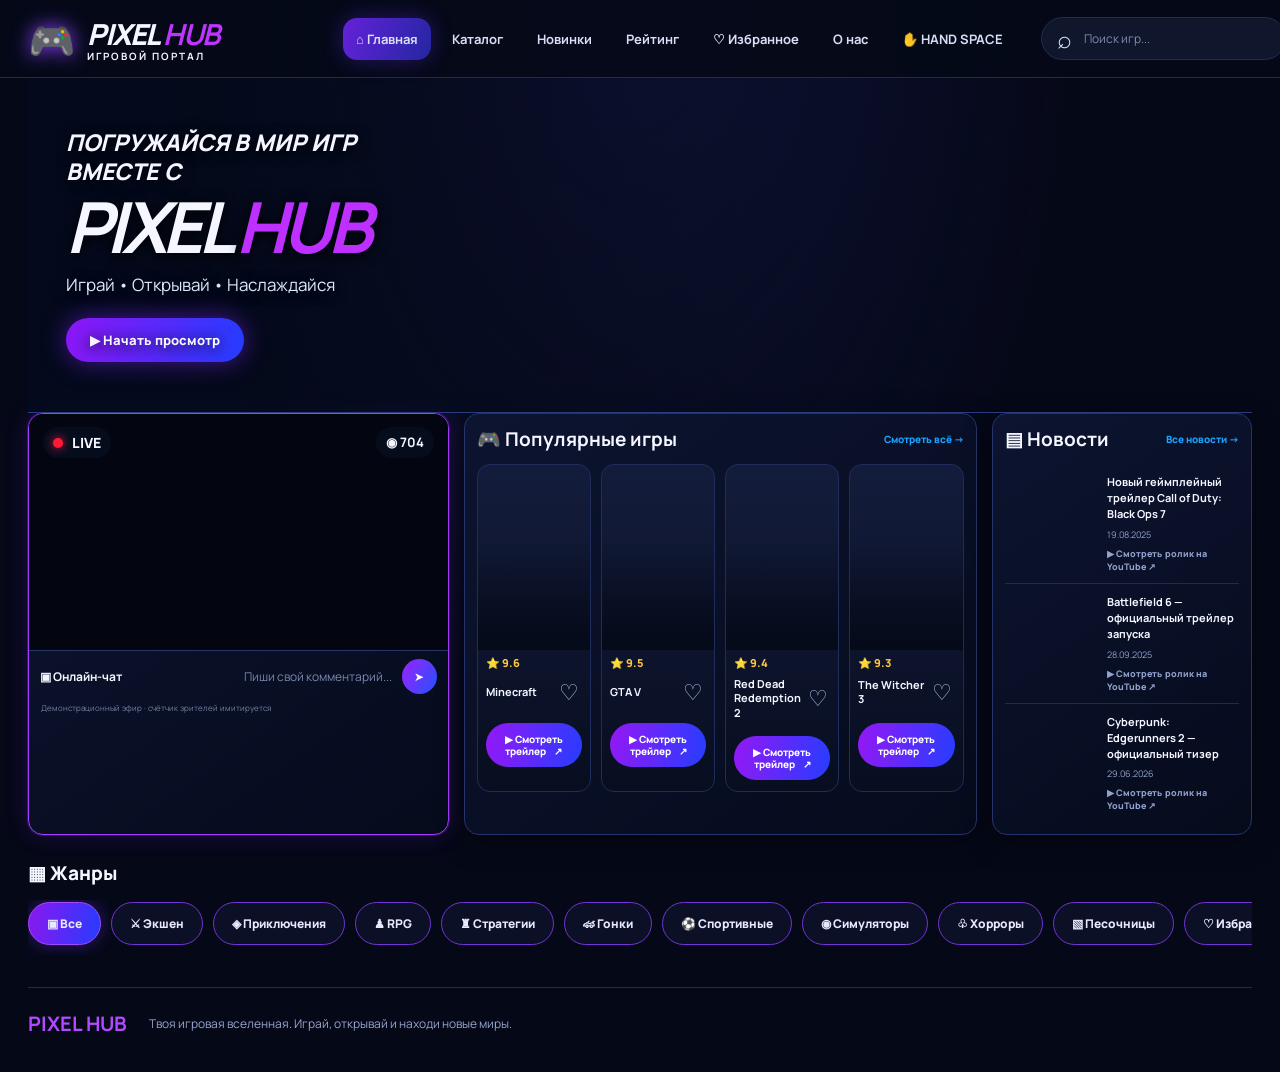
==== commit 2295ff69: "Add Hand Space to main navigation" ====
--- a/index.html
+++ b/index.html
@@ -1 +1 @@
-<!doctype html><html lang="ru"><head><meta charset="UTF-8"><meta name="viewport" content="width=device-width,initial-scale=1"><meta name="theme-color" content="#050817"><title>PIXEL HUB — Игровой портал</title><link rel="preconnect" href="https://fonts.googleapis.com"><link href="https://fonts.googleapis.com/css2?family=Manrope:wght@400;500;600;700;800;900&display=swap" rel="stylesheet"><link rel="stylesheet" href="styles.css"></head><body><header class="topbar" id="top"><a class="brand" href="#top"><span class="brand-icon">🎮</span><span class="brand-word">PIXEL <b>HUB</b><small>ИГРОВОЙ ПОРТАЛ</small></span></a><nav><a class="nav-active" href="#top">⌂ Главная</a><a href="#games">Каталог</a><a href="#news">Новинки</a><a href="#games">Рейтинг</a><a href="#genres" data-fav-link>♡ Избранное</a><a href="#about">О нас</a></nav><div class="top-tools"><label class="search"><span>⌕</span><input id="searchInput" type="search" placeholder="Поиск игр..." aria-label="Поиск игр"></label><button class="round-tool" aria-label="Уведомления">♧</button><a class="user-tool" href="#about" aria-label="Профиль">●</a></div></header><main><section class="hero-banner"><div class="hero-copy"><p class="hero-kicker">ПОГРУЖАЙСЯ В МИР ИГР ВМЕСТЕ С</p><h1>PIXEL <em>HUB</em></h1><p class="hero-tagline">Играй • Открывай • Наслаждайся</p><a class="hero-button" href="#live">▶ Начать просмотр</a></div><div class="hero-scene" aria-hidden="true"><div class="scene-glow"></div><div class="scene-ring"></div><div class="scene-controller">🎮</div><div class="scene-character">◈</div><div class="scene-block">▣</div><div class="scene-car">◆</div><div class="scene-stars">✦　·　✧　·　✦</div></div></section><section class="dashboard"><div class="stream-panel panel" id="live"><div class="panel-video"><iframe id="vkStream" src="https://vkvideo.ru/video_ext.php?oid=-160190425&id=456240553&hash=be12c1ff6c59c5d1&autoplay=1&loop=1&hd=2" title="Minecraft — игровой эфир" allow="autoplay; encrypted-media; fullscreen; picture-in-picture" allowfullscreen loading="lazy"></iframe><div class="video-hud"><span class="live-label"><i></i> LIVE</span><span class="viewer-pill">◉ <strong id="viewerCountOverlay">742</strong></span></div></div><div class="stream-chat"><b>▣ Онлайн-чат</b><span class="chat-placeholder">Пиши свой комментарий...</span><button aria-label="Отправить сообщение">➤</button></div><small class="demo-note">Демонстрационный эфир · счётчик зрителей имитируется</small></div><section class="popular-panel panel" id="games"><div class="panel-heading"><h2>🎮 Популярные игры</h2><a href="#genres">Смотреть всё →</a></div><div class="game-grid" id="gameGrid"><article class="game-card" data-category="survival" data-title="Minecraft" data-description="Исследуй бесконечные миры, строй, выживай и создавай собственные приключения."><div class="game-art art-minecraft"><span>CRAFT YOUR WORLD</span><b>▦</b></div><div class="game-rating">⭐ 9.6</div><div class="game-info"><h3>Minecraft</h3><button class="favorite" aria-label="В избранное" aria-pressed="false">♡</button></div><a class="details-btn trailer-link" href="https://www.youtube.com/watch?v=MmB9b5njVbA" target="_blank" rel="noopener noreferrer" aria-label="Смотреть трейлер Minecraft на YouTube">▶ Смотреть трейлер <span>↗</span></a></article><article class="game-card" data-category="action" data-title="GTA V" data-description="Большой открытый мир, криминальные истории и свобода действий в Лос-Сантосе."><div class="game-art art-gta"><span>GRAND<br>THEFT<br>AUTO V</span></div><div class="game-rating">⭐ 9.5</div><div class="game-info"><h3>GTA V</h3><button class="favorite" aria-label="В избранное" aria-pressed="false">♡</button></div><a class="details-btn trailer-link" href="https://www.youtube.com/watch?v=QkkoHAzjnUs" target="_blank" rel="noopener noreferrer" aria-label="Смотреть трейлер GTA V на YouTube">▶ Смотреть трейлер <span>↗</span></a></article><article class="game-card" data-category="adventure" data-title="Red Dead Redemption 2" data-description="Эпическая история банды ван дер Линде на закате эпохи Дикого Запада."><div class="game-art art-rdr"><span>RED DEAD<br>REDEMPTION II</span></div><div class="game-rating">⭐ 9.4</div><div class="game-info"><h3>Red Dead Redemption 2</h3><button class="favorite" aria-label="В избранное" aria-pressed="false">♡</button></div><a class="details-btn trailer-link" href="https://www.youtube.com/watch?v=eaW0tYpxyp0" target="_blank" rel="noopener noreferrer" aria-label="Смотреть трейлер Red Dead Redemption 2 на YouTube">▶ Смотреть трейлер <span>↗</span></a></article><article class="game-card" data-category="rpg" data-title="The Witcher 3" data-description="Стань Геральтом из Ривии и отправься на поиски Цири в огромном фэнтезийном мире."><div class="game-art art-witcher"><span>THE WITCHER<br><b>WILD HUNT</b></span></div><div class="game-rating">⭐ 9.3</div><div class="game-info"><h3>The Witcher 3</h3><button class="favorite" aria-label="В избранное" aria-pressed="false">♡</button></div><a class="details-btn trailer-link" href="https://www.youtube.com/watch?v=IGk17XQ7IrQ" target="_blank" rel="noopener noreferrer" aria-label="Смотреть трейлер The Witcher 3 на YouTube">▶ Смотреть трейлер <span>↗</span></a></article></div><p class="empty-state" id="emptyState" hidden>Ничего не найдено. Попробуй другой запрос.</p></section><aside class="news-panel panel" id="news"><div class="panel-heading"><h2>▤ Новости</h2><a href="#news">Все новости →</a></div><a class="news-item" href="https://www.youtube.com/watch?v=9txkGBj_trg" target="_blank" rel="noopener noreferrer" aria-label="Смотреть на YouTube: Новый геймплейный трейлер Call of Duty: Black Ops 7"><span class="news-thumb news-one">⚔</span><span><b>Новый геймплейный трейлер Call of Duty: Black Ops 7</b><small>19.08.2025</small><small class="news-watch">▶ Смотреть ролик на YouTube ↗</small></span></a><a class="news-item" href="https://www.youtube.com/watch?v=EunkRPRzECg" target="_blank" rel="noopener noreferrer" aria-label="Смотреть на YouTube: Battlefield 6 — официальный трейлер запуска"><span class="news-thumb news-two">✦</span><span><b>Battlefield 6 — официальный трейлер запуска</b><small>28.09.2025</small><small class="news-watch">▶ Смотреть ролик на YouTube ↗</small></span></a><a class="news-item" href="https://www.youtube.com/watch?v=mV7451mcw-E" target="_blank" rel="noopener noreferrer" aria-label="Смотреть на YouTube: Cyberpunk: Edgerunners 2 — официальный тизер"><span class="news-thumb news-three">◈</span><span><b>Cyberpunk: Edgerunners 2 — официальный тизер</b><small>29.06.2026</small><small class="news-watch">▶ Смотреть ролик на YouTube ↗</small></span></a></aside></section><section class="genres" id="genres"><div class="genre-title">▦ Жанры</div><div class="filters" id="filters"><button class="filter active" data-filter="all">▣ Все</button><button class="filter" data-filter="action">⚔ Экшен</button><button class="filter" data-filter="adventure">◈ Приключения</button><button class="filter" data-filter="rpg">♟ RPG</button><button class="filter" data-filter="strategy">♜ Стратегии</button><button class="filter" data-filter="racing">🏎 Гонки</button><button class="filter" data-filter="sports">⚽ Спортивные</button><button class="filter" data-filter="simulator">◉ Симуляторы</button><button class="filter" data-filter="horror">♧ Хорроры</button><button class="filter" data-filter="survival">▧ Песочницы</button><button class="filter" data-filter="favorites">♡ Избранное</button></div></section><section class="about-strip" id="about"><b>PIXEL HUB</b><span>Твоя игровая вселенная. Играй, открывай и находи новые миры.</span></section></main><div class="game-modal" id="gameModal" aria-hidden="true"><div class="modal-backdrop" data-close-modal></div><div class="modal-panel" role="dialog" aria-modal="true" aria-labelledby="modalTitle"><button class="modal-close" data-close-modal aria-label="Закрыть">×</button><div class="eyebrow">PIXEL HUB · КАТАЛОГ</div><h2 id="modalTitle">Название игры</h2><p id="modalDescription"></p><button class="primary-btn modal-done" data-close-modal>Понятно ✓</button></div></div><script src="script.js"></script></body></html>+<!doctype html><html lang="ru"><head><meta charset="UTF-8"><meta name="viewport" content="width=device-width,initial-scale=1"><meta name="theme-color" content="#050817"><title>PIXEL HUB — Игровой портал</title><link rel="preconnect" href="https://fonts.googleapis.com"><link href="https://fonts.googleapis.com/css2?family=Manrope:wght@400;500;600;700;800;900&display=swap" rel="stylesheet"><link rel="stylesheet" href="styles.css"></head><body><header class="topbar" id="top"><a class="brand" href="#top"><span class="brand-icon">🎮</span><span class="brand-word">PIXEL <b>HUB</b><small>ИГРОВОЙ ПОРТАЛ</small></span></a><nav><a class="nav-active" href="#top">⌂ Главная</a><a href="#games">Каталог</a><a href="#news">Новинки</a><a href="#games">Рейтинг</a><a href="#genres" data-fav-link>♡ Избранное</a><a href="#about">О нас</a><a href="hand-space.html">✋ HAND SPACE</a></nav><div class="top-tools"><label class="search"><span>⌕</span><input id="searchInput" type="search" placeholder="Поиск игр..." aria-label="Поиск игр"></label><button class="round-tool" aria-label="Уведомления">♧</button><a class="user-tool" href="#about" aria-label="Профиль">●</a></div></header><main><section class="hero-banner"><div class="hero-copy"><p class="hero-kicker">ПОГРУЖАЙСЯ В МИР ИГР ВМЕСТЕ С</p><h1>PIXEL <em>HUB</em></h1><p class="hero-tagline">Играй • Открывай • Наслаждайся</p><a class="hero-button" href="#live">▶ Начать просмотр</a></div><div class="hero-scene" aria-hidden="true"><div class="scene-glow"></div><div class="scene-ring"></div><div class="scene-controller">🎮</div><div class="scene-character">◈</div><div class="scene-block">▣</div><div class="scene-car">◆</div><div class="scene-stars">✦　·　✧　·　✦</div></div></section><section class="dashboard"><div class="stream-panel panel" id="live"><div class="panel-video"><iframe id="vkStream" src="https://vkvideo.ru/video_ext.php?oid=-160190425&id=456240553&hash=be12c1ff6c59c5d1&autoplay=1&loop=1&hd=2" title="Minecraft — игровой эфир" allow="autoplay; encrypted-media; fullscreen; picture-in-picture" allowfullscreen loading="lazy"></iframe><div class="video-hud"><span class="live-label"><i></i> LIVE</span><span class="viewer-pill">◉ <strong id="viewerCountOverlay">742</strong></span></div></div><div class="stream-chat"><b>▣ Онлайн-чат</b><span class="chat-placeholder">Пиши свой комментарий...</span><button aria-label="Отправить сообщение">➤</button></div><small class="demo-note">Демонстрационный эфир · счётчик зрителей имитируется</small></div><section class="popular-panel panel" id="games"><div class="panel-heading"><h2>🎮 Популярные игры</h2><a href="#genres">Смотреть всё →</a></div><div class="game-grid" id="gameGrid"><article class="game-card" data-category="survival" data-title="Minecraft" data-description="Исследуй бесконечные миры, строй, выживай и создавай собственные приключения."><div class="game-art art-minecraft"><span>CRAFT YOUR WORLD</span><b>▦</b></div><div class="game-rating">⭐ 9.6</div><div class="game-info"><h3>Minecraft</h3><button class="favorite" aria-label="В избранное" aria-pressed="false">♡</button></div><a class="details-btn trailer-link" href="https://www.youtube.com/watch?v=MmB9b5njVbA" target="_blank" rel="noopener noreferrer" aria-label="Смотреть трейлер Minecraft на YouTube">▶ Смотреть трейлер <span>↗</span></a></article><article class="game-card" data-category="action" data-title="GTA V" data-description="Большой открытый мир, криминальные истории и свобода действий в Лос-Сантосе."><div class="game-art art-gta"><span>GRAND<br>THEFT<br>AUTO V</span></div><div class="game-rating">⭐ 9.5</div><div class="game-info"><h3>GTA V</h3><button class="favorite" aria-label="В избранное" aria-pressed="false">♡</button></div><a class="details-btn trailer-link" href="https://www.youtube.com/watch?v=QkkoHAzjnUs" target="_blank" rel="noopener noreferrer" aria-label="Смотреть трейлер GTA V на YouTube">▶ Смотреть трейлер <span>↗</span></a></article><article class="game-card" data-category="adventure" data-title="Red Dead Redemption 2" data-description="Эпическая история банды ван дер Линде на закате эпохи Дикого Запада."><div class="game-art art-rdr"><span>RED DEAD<br>REDEMPTION II</span></div><div class="game-rating">⭐ 9.4</div><div class="game-info"><h3>Red Dead Redemption 2</h3><button class="favorite" aria-label="В избранное" aria-pressed="false">♡</button></div><a class="details-btn trailer-link" href="https://www.youtube.com/watch?v=eaW0tYpxyp0" target="_blank" rel="noopener noreferrer" aria-label="Смотреть трейлер Red Dead Redemption 2 на YouTube">▶ Смотреть трейлер <span>↗</span></a></article><article class="game-card" data-category="rpg" data-title="The Witcher 3" data-description="Стань Геральтом из Ривии и отправься на поиски Цири в огромном фэнтезийном мире."><div class="game-art art-witcher"><span>THE WITCHER<br><b>WILD HUNT</b></span></div><div class="game-rating">⭐ 9.3</div><div class="game-info"><h3>The Witcher 3</h3><button class="favorite" aria-label="В избранное" aria-pressed="false">♡</button></div><a class="details-btn trailer-link" href="https://www.youtube.com/watch?v=IGk17XQ7IrQ" target="_blank" rel="noopener noreferrer" aria-label="Смотреть трейлер The Witcher 3 на YouTube">▶ Смотреть трейлер <span>↗</span></a></article></div><p class="empty-state" id="emptyState" hidden>Ничего не найдено. Попробуй другой запрос.</p></section><aside class="news-panel panel" id="news"><div class="panel-heading"><h2>▤ Новости</h2><a href="#news">Все новости →</a></div><a class="news-item" href="https://www.youtube.com/watch?v=9txkGBj_trg" target="_blank" rel="noopener noreferrer" aria-label="Смотреть на YouTube: Новый геймплейный трейлер Call of Duty: Black Ops 7"><span class="news-thumb news-one">⚔</span><span><b>Новый геймплейный трейлер Call of Duty: Black Ops 7</b><small>19.08.2025</small><small class="news-watch">▶ Смотреть ролик на YouTube ↗</small></span></a><a class="news-item" href="https://www.youtube.com/watch?v=EunkRPRzECg" target="_blank" rel="noopener noreferrer" aria-label="Смотреть на YouTube: Battlefield 6 — официальный трейлер запуска"><span class="news-thumb news-two">✦</span><span><b>Battlefield 6 — официальный трейлер запуска</b><small>28.09.2025</small><small class="news-watch">▶ Смотреть ролик на YouTube ↗</small></span></a><a class="news-item" href="https://www.youtube.com/watch?v=mV7451mcw-E" target="_blank" rel="noopener noreferrer" aria-label="Смотреть на YouTube: Cyberpunk: Edgerunners 2 — официальный тизер"><span class="news-thumb news-three">◈</span><span><b>Cyberpunk: Edgerunners 2 — официальный тизер</b><small>29.06.2026</small><small class="news-watch">▶ Смотреть ролик на YouTube ↗</small></span></a></aside></section><section class="genres" id="genres"><div class="genre-title">▦ Жанры</div><div class="filters" id="filters"><button class="filter active" data-filter="all">▣ Все</button><button class="filter" data-filter="action">⚔ Экшен</button><button class="filter" data-filter="adventure">◈ Приключения</button><button class="filter" data-filter="rpg">♟ RPG</button><button class="filter" data-filter="strategy">♜ Стратегии</button><button class="filter" data-filter="racing">🏎 Гонки</button><button class="filter" data-filter="sports">⚽ Спортивные</button><button class="filter" data-filter="simulator">◉ Симуляторы</button><button class="filter" data-filter="horror">♧ Хорроры</button><button class="filter" data-filter="survival">▧ Песочницы</button><button class="filter" data-filter="favorites">♡ Избранное</button></div></section><section class="about-strip" id="about"><b>PIXEL HUB</b><span>Твоя игровая вселенная. Играй, открывай и находи новые миры.</span></section></main><div class="game-modal" id="gameModal" aria-hidden="true"><div class="modal-backdrop" data-close-modal></div><div class="modal-panel" role="dialog" aria-modal="true" aria-labelledby="modalTitle"><button class="modal-close" data-close-modal aria-label="Закрыть">×</button><div class="eyebrow">PIXEL HUB · КАТАЛОГ</div><h2 id="modalTitle">Название игры</h2><p id="modalDescription"></p><button class="primary-btn modal-done" data-close-modal>Понятно ✓</button></div></div><script src="script.js"></script></body></html>
--- a/styles.css
+++ b/styles.css
@@ -25,3 +25,12 @@
 .news-two{background-image:url("https://cdn.akamai.steamstatic.com/steam/apps/2358720/header.jpg")}
 .news-three{background-image:url("https://cdn.akamai.steamstatic.com/steam/apps/1091500/header.jpg")}
 @media(max-width:540px){.hero-banner{background-position:58% center}}
+
+
+/* Clear, consistent watch actions on game and news cards */
+a.details-btn.trailer-link{display:block;text-decoration:none;margin:8px 8px 2px;padding:10px 7px;text-align:center;color:#fff;font-size:10px;line-height:1.2}
+a.details-btn.trailer-link:hover{filter:brightness(1.15);transform:translateY(-1px)}
+.news-item{cursor:pointer}
+.news-item:hover b{color:#65caff}
+.news-watch{display:block;margin-top:6px;color:#43c7ff;font-size:9px;font-weight:800;letter-spacing:.1px}
+@media(max-width:540px){a.details-btn.trailer-link{font-size:11px;padding:11px 8px}.news-watch{font-size:9px}}
